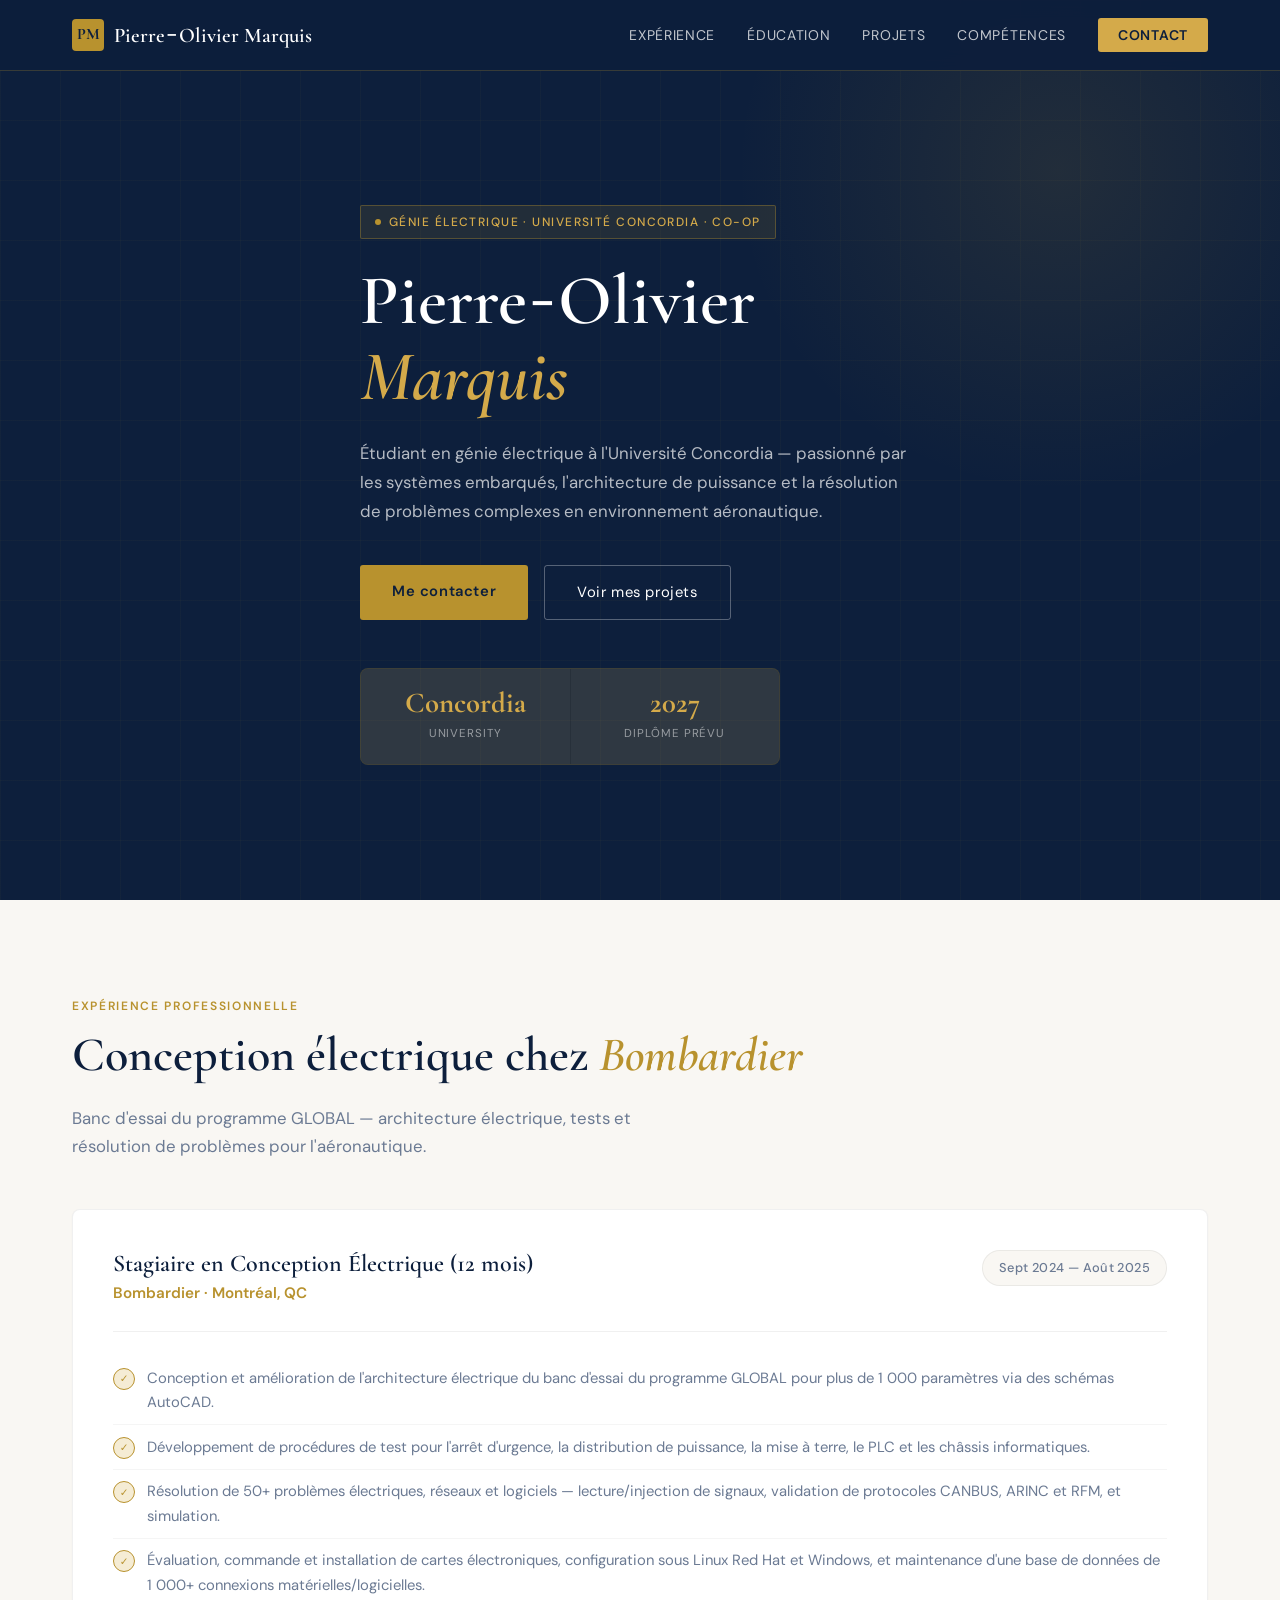
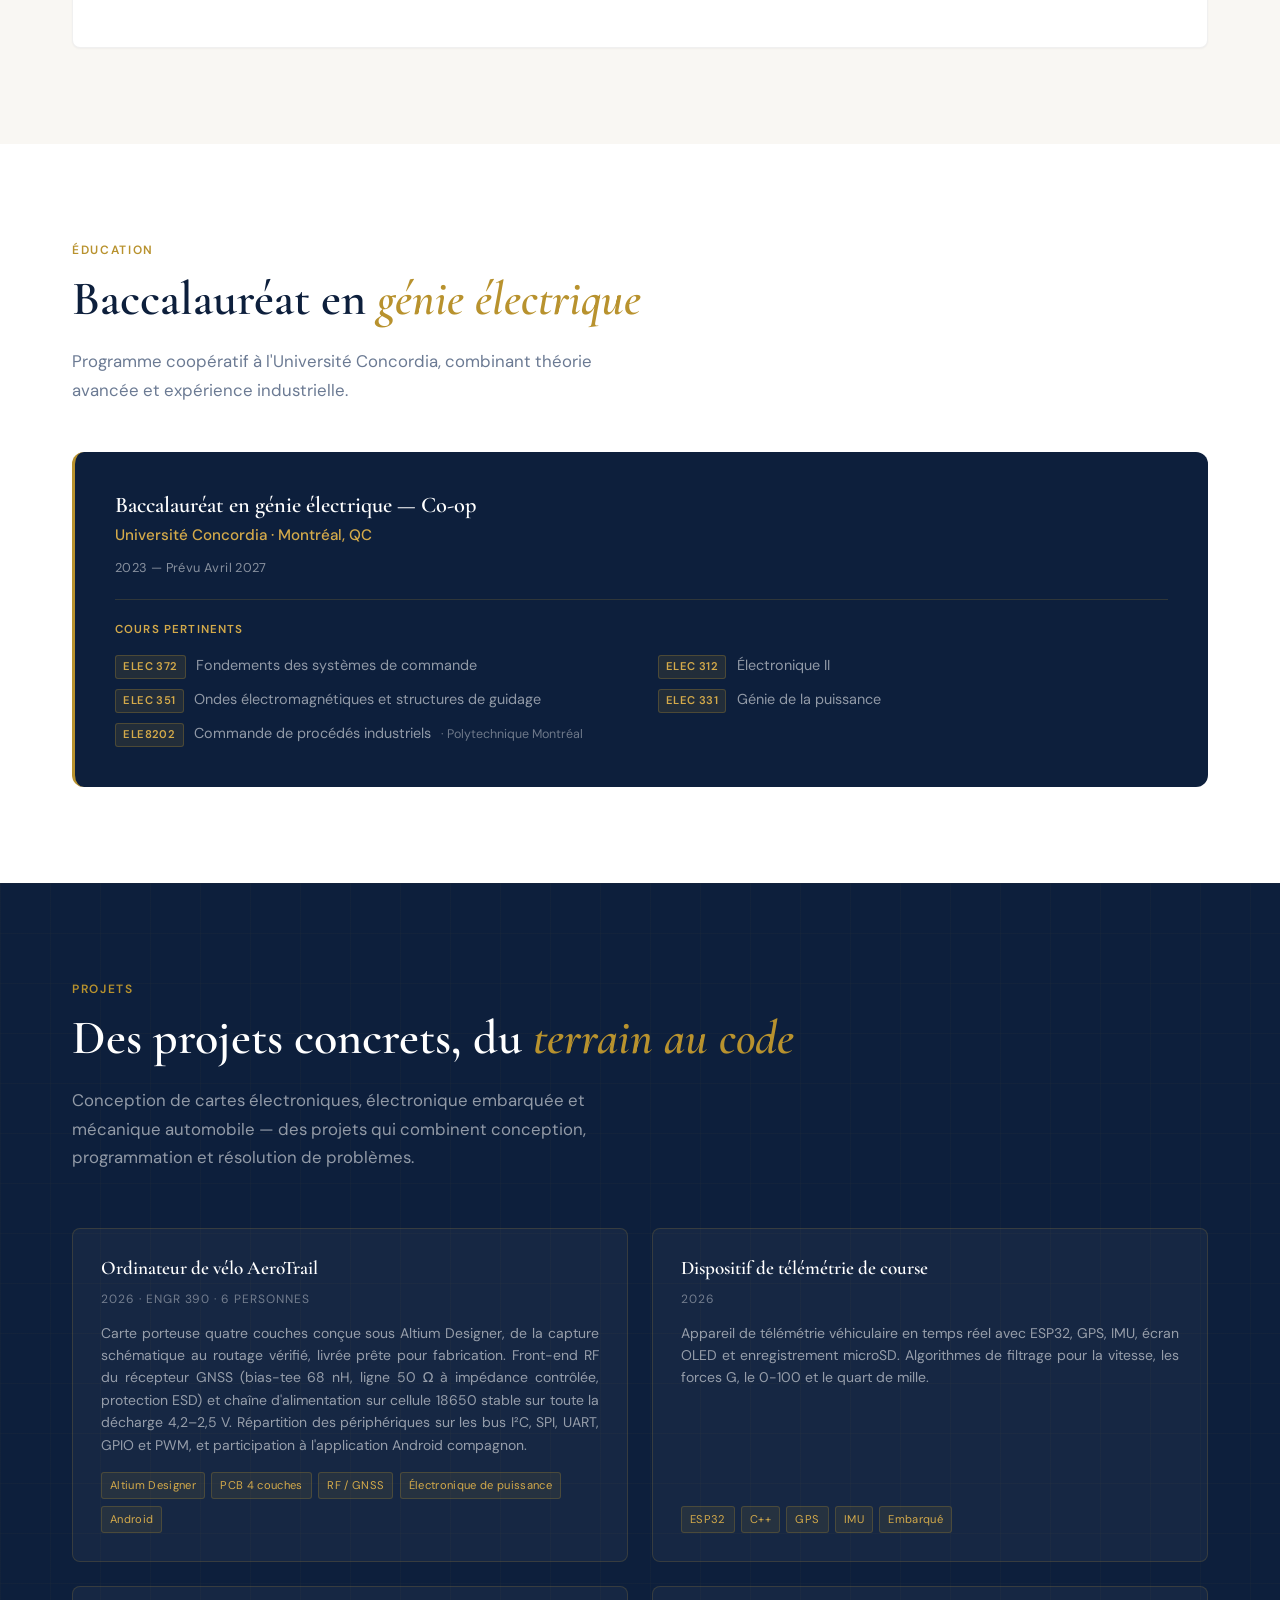
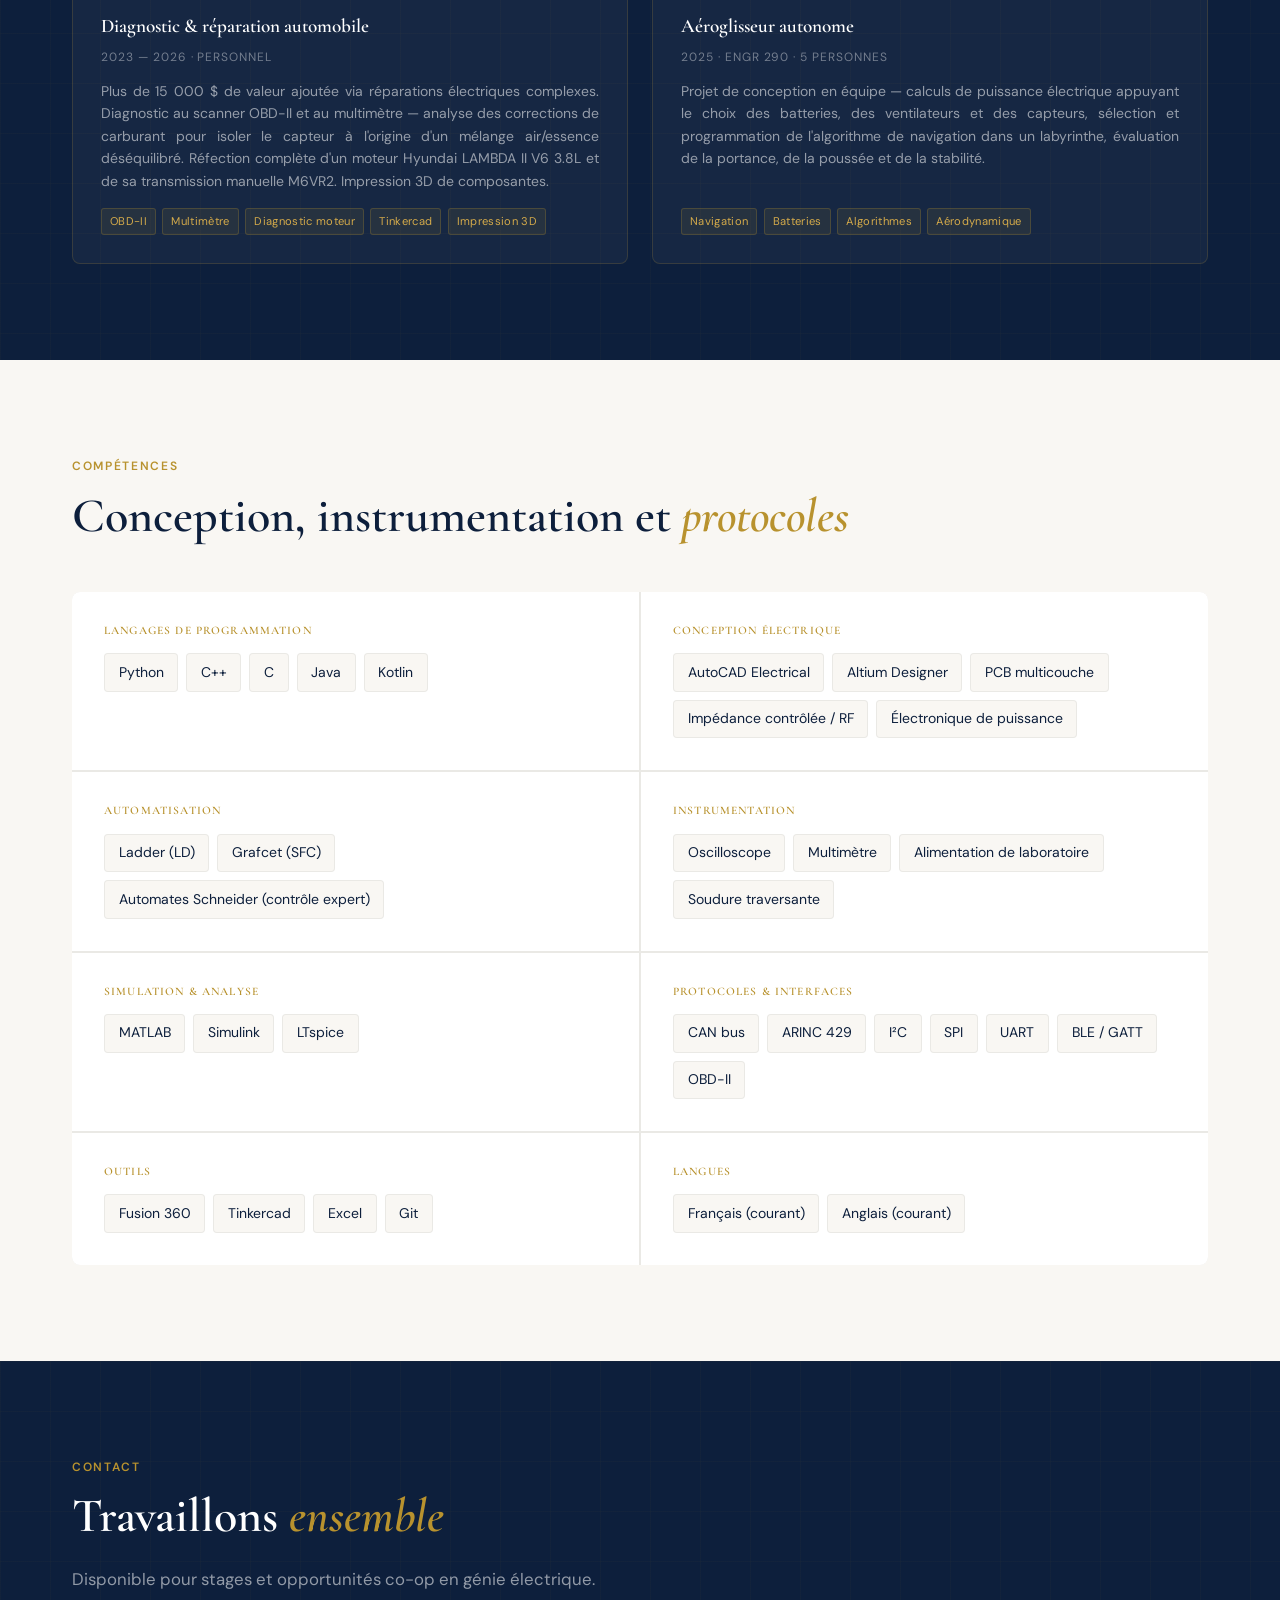
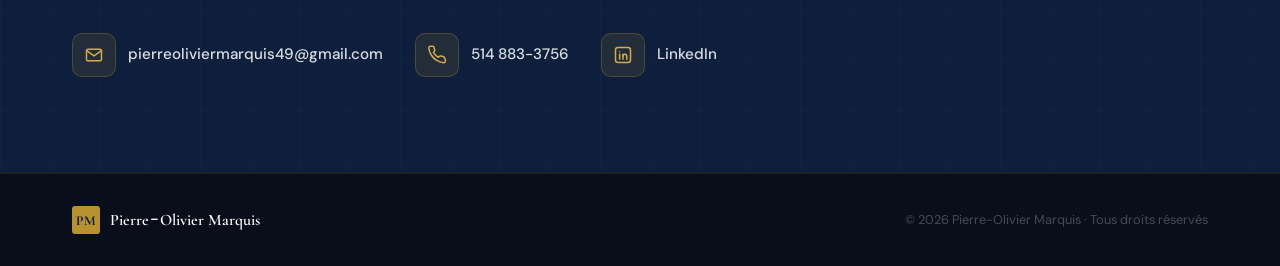
==== index.html @ fd3d7a24 "Updating to new CV" ====
<!DOCTYPE html>
<html lang="fr">
<head>
  <meta charset="UTF-8">
  <meta name="viewport" content="width=device-width, initial-scale=1.0">

  <title>Pierre-Olivier Marquis | Ingénieur électrique</title>
  <meta name="description" content="Pierre-Olivier Marquis — Stagiaire en conception électrique chez Bombardier, étudiant en génie électrique à l'Université Concordia.">
  <meta name="author" content="Pierre-Olivier Marquis">
  <meta name="theme-color" content="#0d1f3c">

  <link rel="canonical" href="https://pierreoliviermarquis.com/">

  <!-- Aperçu sur les réseaux sociaux.
       Reste à ajouter : og:image (1200x630). -->
  <meta property="og:type" content="website">
  <meta property="og:locale" content="fr_CA">
  <meta property="og:site_name" content="Pierre-Olivier Marquis">
  <meta property="og:url" content="https://pierreoliviermarquis.com/">
  <meta property="og:title" content="Pierre-Olivier Marquis | Ingénieur électrique">
  <meta property="og:description" content="Étudiant en génie électrique à l'Université Concordia, stagiaire en conception électrique chez Bombardier.">
  <meta name="twitter:card" content="summary">

  <link rel="icon" href="favicon.svg" type="image/svg+xml">

  <link rel="preconnect" href="https://fonts.googleapis.com">
  <link rel="preconnect" href="https://fonts.gstatic.com" crossorigin>
  <link href="https://fonts.googleapis.com/css2?family=Cormorant+Garamond:ital,wght@0,400;0,500;0,600;0,700;1,400;1,600&family=DM+Sans:wght@300;400;500;600&display=swap" rel="stylesheet">

  <!-- Ordre important : base (jetons + reset) → gabarit → composants. -->
  <link rel="stylesheet" href="css/base.css">
  <link rel="stylesheet" href="css/layout.css">
  <link rel="stylesheet" href="css/components.css">
  <link rel="stylesheet" href="css/print.css" media="print">

  <script src="js/navigation.js" defer></script>
  <script src="js/main.js" defer></script>

  <!-- Marque la page comme « JS actif » avant le premier rendu, pour que les
       animations d'apparition ne masquent jamais le contenu sans JavaScript. -->
  <script>document.documentElement.classList.add('js');</script>

  <script type="application/ld+json">
  {
    "@context": "https://schema.org",
    "@type": "Person",
    "name": "Pierre-Olivier Marquis",
    "jobTitle": "Stagiaire en conception électrique",
    "url": "https://pierreoliviermarquis.com/",
    "email": "mailto:pierreoliviermarquis49@gmail.com",
    "telephone": "+1-514-883-3756",
    "address": { "@type": "PostalAddress", "addressLocality": "Montréal", "addressRegion": "QC", "addressCountry": "CA" },
    "alumniOf": { "@type": "CollegeOrUniversity", "name": "Université Concordia" },
    "worksFor": { "@type": "Organization", "name": "Bombardier" },
    "knowsLanguage": ["fr", "en"],
    "sameAs": ["https://www.linkedin.com/in/pierre-olivier-marquis/"]
  }
  </script>
</head>

<body>

<a class="skip-link" href="#contenu">Aller au contenu principal</a>

<!-- ════════ EN-TÊTE ════════ -->
<header class="site-header" data-header>
  <div class="nav-inner">
    <a href="#accueil" class="nav-logo">
      <span class="nav-logo-mark" aria-hidden="true">PM</span>
      <span class="nav-logo-text">Pierre<span class="name-dash">-</span>Olivier Marquis</span>
    </a>

    <nav aria-label="Navigation principale">
      <ul class="nav-links">
        <li><a href="#experience">Expérience</a></li>
        <li><a href="#education">Éducation</a></li>
        <li><a href="#projects">Projets</a></li>
        <li><a href="#skills">Compétences</a></li>
        <li><a href="#contact" class="nav-cta">Contact</a></li>
      </ul>
    </nav>

    <button class="nav-toggle" type="button" data-nav-toggle
            aria-expanded="false" aria-controls="mobile-menu" aria-label="Ouvrir le menu">
      <span class="nav-toggle-bar"></span>
      <span class="nav-toggle-bar"></span>
      <span class="nav-toggle-bar"></span>
    </button>
  </div>
</header>

<nav class="mobile-menu" id="mobile-menu" data-mobile-menu hidden aria-label="Navigation mobile">
  <a href="#experience">Expérience</a>
  <a href="#education">Éducation</a>
  <a href="#projects">Projets</a>
  <a href="#skills">Compétences</a>
  <a href="#contact" class="cta">Contact</a>
</nav>

<main id="contenu">

  <!-- ════════ ACCUEIL ════════ -->
  <section class="hero" id="accueil" aria-labelledby="titre-accueil">
    <div class="hero-bg-pattern" aria-hidden="true"></div>
    <div class="hero-glow" aria-hidden="true"></div>

    <div class="hero-inner">
      <p class="hero-badge">Génie Électrique · Université Concordia · Co-op</p>
      <h1 id="titre-accueil">
        Pierre<span class="name-dash">-</span>Olivier<br>
        <em>Marquis</em>
      </h1>
      <p class="hero-desc">
        Étudiant en génie électrique à l'Université Concordia — passionné par les
        systèmes embarqués, l'architecture de puissance et la résolution de problèmes
        complexes en environnement aéronautique.
      </p>

      <div class="hero-actions">
        <a href="#contact" class="btn-primary">Me contacter</a>
        <a href="#projects" class="btn-outline">Voir mes projets</a>
      </div>

      <ul class="hero-stats">
        <li class="hero-stat">
          <span class="hero-stat-num">Concordia</span>
          <span class="hero-stat-label">University</span>
        </li>
        <li class="hero-stat">
          <span class="hero-stat-num">2027</span>
          <span class="hero-stat-label">Diplôme prévu</span>
        </li>
      </ul>
    </div>
  </section>

  <!-- ════════ EXPÉRIENCE ════════ -->
  <section class="section section--muted" id="experience" aria-labelledby="titre-experience">
    <div class="section-wrap">
      <span class="section-label">Expérience professionnelle</span>
      <h2 id="titre-experience">Conception électrique chez <em>Bombardier</em></h2>
      <p class="section-intro">
        Banc d'essai du programme GLOBAL — architecture électrique, tests et
        résolution de problèmes pour l'aéronautique.
      </p>

      <article class="exp-card" data-reveal>
        <div class="exp-top">
          <div>
            <h3 class="exp-role">Stagiaire en Conception Électrique (12 mois)</h3>
            <p class="exp-company">Bombardier · Montréal, QC</p>
          </div>
          <p class="exp-date">Sept 2024 — Août 2025</p>
        </div>
        <ul class="exp-list">
          <li>Conception et amélioration de l'architecture électrique du banc d'essai du programme GLOBAL pour plus de 1 000 paramètres via des schémas AutoCAD.</li>
          <li>Développement de procédures de test pour l'arrêt d'urgence, la distribution de puissance, la mise à terre, le PLC et les châssis informatiques.</li>
          <li>Résolution de 50+ problèmes électriques, réseaux et logiciels — lecture/injection de signaux, validation de protocoles CANBUS, ARINC et RFM, et simulation.</li>
          <li>Évaluation, commande et installation de cartes électroniques, configuration sous Linux Red Hat et Windows, et maintenance d'une base de données de 1 000+ connexions matérielles/logicielles.</li>
        </ul>
      </article>
    </div>
  </section>

  <!-- ════════ ÉDUCATION ════════ -->
  <section class="section" id="education" aria-labelledby="titre-education">
    <div class="section-wrap">
      <span class="section-label">Éducation</span>
      <h2 id="titre-education">Baccalauréat en <em>génie électrique</em></h2>
      <p class="section-intro">
        Programme coopératif à l'Université Concordia, combinant théorie avancée
        et expérience industrielle.
      </p>

      <article class="edu-card" data-reveal>
        <h3 class="edu-degree">Baccalauréat en génie électrique — Co-op</h3>
        <p class="edu-school">Université Concordia · Montréal, QC</p>
        <p class="edu-date">2023 — Prévu Avril 2027</p>

        <div class="edu-courses">
          <h4 class="edu-courses-title">Cours pertinents</h4>
          <ul class="edu-course-list">
            <li><span class="edu-course-code">ELEC 372</span> Fondements des systèmes de commande</li>
            <li><span class="edu-course-code">ELEC 312</span> Électronique II</li>
            <li><span class="edu-course-code">ELEC 351</span> Ondes électromagnétiques et structures de guidage</li>
            <li><span class="edu-course-code">ELEC 331</span> Génie de la puissance</li>
            <li>
              <span class="edu-course-code">ELE8202</span>
              Commande de procédés industriels
              <span class="edu-course-note">Polytechnique Montréal</span>
            </li>
          </ul>
        </div>
      </article>
    </div>
  </section>

  <!-- ════════ PROJETS ════════ -->
  <section class="section section--dark section--grid" id="projects" aria-labelledby="titre-projets">
    <div class="section-wrap">
      <span class="section-label">Projets</span>
      <h2 id="titre-projets">Des projets concrets, du <em>terrain au code</em></h2>
      <p class="section-intro">
        Conception de cartes électroniques, électronique embarquée et mécanique
        automobile — des projets qui combinent conception, programmation et
        résolution de problèmes.
      </p>

      <div class="projects-grid">
        <article class="proj-card" data-reveal>
          <h3 class="proj-name">Ordinateur de vélo AeroTrail</h3>
          <p class="proj-year">2026 · ENGR 390 · 6 personnes</p>
          <p class="proj-desc">
            Carte porteuse quatre couches conçue sous Altium Designer, de la capture
            schématique au routage vérifié, livrée prête pour fabrication. Front-end RF
            du récepteur GNSS (bias-tee 68 nH, ligne 50 Ω à impédance contrôlée,
            protection ESD) et chaîne d'alimentation sur cellule 18650 stable sur toute
            la décharge 4,2–2,5 V. Répartition des périphériques sur les bus I²C, SPI,
            UART, GPIO et PWM, et participation à l'application Android compagnon.
          </p>
          <ul class="proj-tags">
            <li>Altium Designer</li><li>PCB 4 couches</li><li>RF / GNSS</li>
            <li>Électronique de puissance</li><li>Android</li>
          </ul>
        </article>

        <article class="proj-card" data-reveal>
          <h3 class="proj-name">Dispositif de télémétrie de course</h3>
          <p class="proj-year">2026</p>
          <p class="proj-desc">
            Appareil de télémétrie véhiculaire en temps réel avec ESP32, GPS, IMU,
            écran OLED et enregistrement microSD. Algorithmes de filtrage pour la
            vitesse, les forces G, le 0-100 et le quart de mille.
          </p>
          <ul class="proj-tags">
            <li>ESP32</li><li>C++</li><li>GPS</li><li>IMU</li><li>Embarqué</li>
          </ul>
        </article>

        <article class="proj-card" data-reveal>
          <h3 class="proj-name">Diagnostic &amp; réparation automobile</h3>
          <p class="proj-year">2023 — 2026 · Personnel</p>
          <p class="proj-desc">
            Plus de 15 000 $ de valeur ajoutée via réparations électriques complexes.
            Diagnostic au scanner OBD-II et au multimètre — analyse des corrections de
            carburant pour isoler le capteur à l'origine d'un mélange air/essence
            déséquilibré. Réfection complète d'un moteur Hyundai LAMBDA II V6 3.8L et
            de sa transmission manuelle M6VR2. Impression 3D de composantes.
          </p>
          <ul class="proj-tags">
            <li>OBD-II</li><li>Multimètre</li><li>Diagnostic moteur</li>
            <li>Tinkercad</li><li>Impression 3D</li>
          </ul>
        </article>

        <article class="proj-card" data-reveal>
          <h3 class="proj-name">Aéroglisseur autonome</h3>
          <p class="proj-year">2025 · ENGR 290 · 5 personnes</p>
          <p class="proj-desc">
            Projet de conception en équipe — calculs de puissance électrique appuyant
            le choix des batteries, des ventilateurs et des capteurs, sélection et
            programmation de l'algorithme de navigation dans un labyrinthe, évaluation
            de la portance, de la poussée et de la stabilité.
          </p>
          <ul class="proj-tags">
            <li>Navigation</li><li>Batteries</li><li>Algorithmes</li><li>Aérodynamique</li>
          </ul>
        </article>
      </div>
    </div>
  </section>

  <!-- ════════ COMPÉTENCES ════════ -->
  <section class="section section--muted" id="skills" aria-labelledby="titre-competences">
    <div class="section-wrap">
      <span class="section-label">Compétences</span>
      <h2 id="titre-competences">Conception, instrumentation et <em>protocoles</em></h2>

      <div class="skills-grid">
        <div class="skill-group" data-reveal>
          <h3 class="skill-cat">Langages de programmation</h3>
          <ul class="skill-pills">
            <li>Python</li><li>C++</li><li>C</li><li>Java</li><li>Kotlin</li>
          </ul>
        </div>
        <div class="skill-group" data-reveal>
          <h3 class="skill-cat">Conception électrique</h3>
          <ul class="skill-pills">
            <li>AutoCAD Electrical</li><li>Altium Designer</li><li>PCB multicouche</li>
            <li>Impédance contrôlée / RF</li><li>Électronique de puissance</li>
          </ul>
        </div>
        <div class="skill-group" data-reveal>
          <h3 class="skill-cat">Automatisation</h3>
          <ul class="skill-pills">
            <li>Ladder (LD)</li><li>Grafcet (SFC)</li>
            <li>Automates Schneider (contrôle expert)</li>
          </ul>
        </div>
        <div class="skill-group" data-reveal>
          <h3 class="skill-cat">Instrumentation</h3>
          <ul class="skill-pills">
            <li>Oscilloscope</li><li>Multimètre</li>
            <li>Alimentation de laboratoire</li><li>Soudure traversante</li>
          </ul>
        </div>
        <div class="skill-group" data-reveal>
          <h3 class="skill-cat">Simulation &amp; analyse</h3>
          <ul class="skill-pills">
            <li>MATLAB</li><li>Simulink</li><li>LTspice</li>
          </ul>
        </div>
        <div class="skill-group" data-reveal>
          <h3 class="skill-cat">Protocoles &amp; interfaces</h3>
          <ul class="skill-pills">
            <li>CAN bus</li><li>ARINC 429</li><li>I²C</li><li>SPI</li><li>UART</li>
            <li>BLE / GATT</li><li>OBD-II</li>
          </ul>
        </div>
        <div class="skill-group" data-reveal>
          <h3 class="skill-cat">Outils</h3>
          <ul class="skill-pills">
            <li>Fusion 360</li><li>Tinkercad</li><li>Excel</li><li>Git</li>
          </ul>
        </div>
        <div class="skill-group" data-reveal>
          <h3 class="skill-cat">Langues</h3>
          <ul class="skill-pills">
            <li>Français (courant)</li><li>Anglais (courant)</li>
          </ul>
        </div>
      </div>
    </div>
  </section>

  <!-- ════════ CONTACT ════════ -->
  <section class="section section--dark section--grid" id="contact" aria-labelledby="titre-contact">
    <div class="section-wrap">
      <span class="section-label">Contact</span>
      <h2 id="titre-contact">Travaillons <em>ensemble</em></h2>
      <p class="section-intro">
        Disponible pour stages et opportunités co-op en génie électrique.
      </p>

      <ul class="contact-row">
        <li class="contact-item">
          <span class="contact-icon" aria-hidden="true">
            <svg viewBox="0 0 24 24">
              <rect x="3" y="5" width="18" height="14" rx="2"></rect>
              <path d="M3.5 7l8.5 6 8.5-6"></path>
            </svg>
          </span>
          <a href="mailto:pierreoliviermarquis49@gmail.com">pierreoliviermarquis49@gmail.com</a>
        </li>
        <li class="contact-item">
          <span class="contact-icon" aria-hidden="true">
            <svg viewBox="0 0 24 24">
              <path d="M22 16.9v2.4a2 2 0 0 1-2.2 2 19.7 19.7 0 0 1-8.6-3.1 19.1 19.1 0 0 1-5.9-5.9A19.7 19.7 0 0 1 2.2 3.7 2 2 0 0 1 4.2 1.5h2.4a2 2 0 0 1 2 1.7c.1.9.3 1.7.6 2.5a2 2 0 0 1-.5 2.1l-1 1a15.7 15.7 0 0 0 5.9 5.9l1-1a2 2 0 0 1 2.1-.5c.8.3 1.6.5 2.5.6a2 2 0 0 1 1.8 2.1z"></path>
            </svg>
          </span>
          <a href="tel:+15148833756">514 883-3756</a>
        </li>
        <li class="contact-item">
          <span class="contact-icon" aria-hidden="true">
            <svg viewBox="0 0 24 24">
              <rect x="3" y="3" width="18" height="18" rx="3"></rect>
              <path d="M8 11v6"></path>
              <path d="M8 8v.01"></path>
              <path d="M12 17v-6"></path>
              <path d="M16.5 17v-3.3c0-1.8-.9-2.7-2.2-2.7-1.2 0-2.3.9-2.3 2.4"></path>
            </svg>
          </span>
          <a href="https://www.linkedin.com/in/pierre-olivier-marquis/" target="_blank" rel="noopener">
            LinkedIn<span class="visually-hidden"> (nouvel onglet)</span>
          </a>
        </li>
      </ul>
    </div>
  </section>

</main>

<!-- ════════ PIED DE PAGE ════════ -->
<footer class="site-footer">
  <div class="footer-inner">
    <a href="#accueil" class="footer-logo">
      <span class="footer-logo-mark" aria-hidden="true">PM</span>
      <span class="footer-logo-text">Pierre<span class="name-dash">-</span>Olivier Marquis</span>
    </a>
    <p>© <span data-current-year>2026</span> Pierre-Olivier Marquis · Tous droits réservés</p>
  </div>
</footer>

</body>
</html>
---- css/base.css ----
/* =========================================================
   base.css
   Jetons de design, reset, typographie et utilitaires globaux.
   ========================================================= */

/* ─────────────────────────────────────────────────────────
   1. JETONS DE DESIGN
   Source unique de vérité : changer une valeur ici se
   répercute sur tout le site.
   ───────────────────────────────────────────────────────── */

:root {
  /* Palette */
  --navy: #0d1f3c;
  --navy-mid: #162d55;
  --navy-light: #1e3d72;
  --navy-deep: #080e1a;
  --gold: #b8922e;
  --gold-light: #d4aa4a;
  --gold-pale: #f5ecd4;
  --white: #fff;
  --off-white: #f9f7f3;
  --text-muted: #6b7a93;

  /* Surfaces et bordures dérivées */
  --border-subtle: rgba(0, 0, 0, 0.06);
  --border-gold: rgba(184, 146, 46, 0.2);
  --border-gold-strong: rgba(184, 146, 46, 0.35);
  --surface-glass: rgba(255, 255, 255, 0.04);
  --on-dark: rgba(255, 255, 255, 0.7);
  --on-dark-muted: rgba(255, 255, 255, 0.55);
  --on-dark-faint: rgba(255, 255, 255, 0.4);

  /* Typographie */
  --serif: "Cormorant Garamond", Georgia, "Times New Roman", serif;
  --sans: "DM Sans", system-ui, -apple-system, "Segoe UI", sans-serif;
  --fs-small: 0.875rem;
  --fs-micro: 0.75rem;

  /* Espacements */
  --space-2xs: 0.25rem;
  --space-xs: 0.5rem;
  --space-sm: 0.75rem;
  --space-md: 1rem;
  --space-lg: 1.5rem;
  --space-xl: 2rem;
  --space-2xl: 3rem;
  --section-pad: 6rem 0;

  /* Gabarit */
  --container: 1200px;
  --gutter: 2rem;
  --nav-height: 70px;

  /* Rayons et ombres */
  --radius-xs: 3px;
  --radius-sm: 4px;
  --radius-md: 8px;
  --radius-lg: 12px;
  --radius-pill: 100px;
  --shadow-card: 0 1px 2px rgba(13, 31, 60, 0.04);

  /* Animation */
  --ease: cubic-bezier(0.22, 0.61, 0.36, 1);
  --duration-fast: 0.2s;
  --duration-slow: 0.6s;

  /* Ordre d'empilement */
  --z-menu: 90;
  --z-nav: 100;
  --z-skip-link: 200;
}

@media (max-width: 600px) {
  :root {
    --section-pad: 4rem 0;
    --gutter: 1.25rem;
  }
}

/* ─────────────────────────────────────────────────────────
   2. RESET
   ───────────────────────────────────────────────────────── */

*,
*::before,
*::after {
  box-sizing: border-box;
  margin: 0;
  padding: 0;
}

html {
  -webkit-text-size-adjust: 100%;
  scroll-behavior: smooth;
}

body {
  min-height: 100vh;
  overflow-x: hidden;
  -webkit-font-smoothing: antialiased;
  -moz-osx-font-smoothing: grayscale;
}

img,
picture,
svg,
video {
  display: block;
  max-width: 100%;
}

ul[class],
ol[class] {
  list-style: none;
}

a {
  color: inherit;
}

button,
input,
select,
textarea {
  font: inherit;
  color: inherit;
}

button {
  background: none;
  border: none;
  cursor: pointer;
}

/* Les ancres s'arrêtent sous l'en-tête fixe au lieu de passer dessous. */
:target,
section[id] {
  scroll-margin-top: var(--nav-height);
}

/* Le focus clavier reste visible ; le clic souris reste discret. */
:focus-visible {
  outline: 2px solid var(--gold-light);
  outline-offset: 3px;
  border-radius: var(--radius-xs);
}

/* Respect du réglage système « réduire les animations ». */
@media (prefers-reduced-motion: reduce) {
  html {
    scroll-behavior: auto;
  }

  *,
  *::before,
  *::after {
    animation-duration: 0.01ms !important;
    animation-iteration-count: 1 !important;
    transition-duration: 0.01ms !important;
    scroll-behavior: auto !important;
  }
}

/* ─────────────────────────────────────────────────────────
   3. TYPOGRAPHIE
   ───────────────────────────────────────────────────────── */

body {
  font-family: var(--sans);
  font-size: 1rem;
  line-height: 1.7;
  color: var(--navy);
  background: var(--white);
}

h1,
h2,
h3 {
  font-family: var(--serif);
  font-weight: 600;
  line-height: 1.15;
  text-wrap: balance;
}

h1 {
  font-size: clamp(2.8rem, 5.5vw, 4.5rem);
  line-height: 1.08;
  color: var(--white);
  margin-bottom: var(--space-lg);
}

h2 {
  font-size: clamp(2rem, 4vw, 3rem);
  color: var(--navy);
  margin-bottom: 1.25rem;
}

/* Accent doré en italique à l'intérieur des titres. */
h1 em {
  color: var(--gold-light);
  font-style: italic;
}

h2 em {
  color: var(--gold);
  font-style: italic;
}

p {
  text-wrap: pretty;
}

/* Le trait d'union de « Pierre-Olivier » est plus juste dans la sans que
   dans la serif, où il tombe trop bas et trop large. */
.name-dash {
  font-family: var(--sans);
  font-weight: 500;
  display: inline-block;
  margin: 0 0.07em;
  transform: translateY(-0.04em);
}

h1 .name-dash {
  font-size: 0.68em;
  margin: 0 0.045em;
  transform: translateY(-0.12em);
}

/* ─────────────────────────────────────────────────────────
   4. UTILITAIRES
   ───────────────────────────────────────────────────────── */

/* Visible uniquement par les lecteurs d'écran. */
.visually-hidden {
  position: absolute;
  width: 1px;
  height: 1px;
  margin: -1px;
  padding: 0;
  border: 0;
  overflow: hidden;
  clip: rect(0 0 0 0);
  clip-path: inset(50%);
  white-space: nowrap;
}

/* Premier arrêt de tabulation : saute directement au contenu. */
.skip-link {
  position: absolute;
  top: -100px;
  left: var(--space-md);
  z-index: var(--z-skip-link);
  padding: 0.75rem 1.25rem;
  background: var(--gold);
  color: var(--navy);
  font-weight: 600;
  text-decoration: none;
  border-radius: var(--radius-xs);
  transition: top var(--duration-fast) var(--ease);
}

.skip-link:focus {
  top: var(--space-md);
}

/* Apparition au défilement.
   L'état masqué est conditionné à la classe `.js` : sans JavaScript, le
   contenu reste visible. */
.js [data-reveal] {
  opacity: 0;
  transform: translateY(18px);
  transition: opacity var(--duration-slow) var(--ease),
    transform var(--duration-slow) var(--ease);
}

.js [data-reveal].is-visible {
  opacity: 1;
  transform: none;
}

@media (prefers-reduced-motion: reduce) {
  .js [data-reveal] {
    opacity: 1;
    transform: none;
  }
}
---- css/layout.css ----
/* =========================================================
   layout.css
   Structure de page : en-tête fixe, menu mobile, coquille de
   section, pied de page.
   ========================================================= */

/* ─────────────────────────────────────────────────────────
   1. EN-TÊTE
   ───────────────────────────────────────────────────────── */

.site-header {
  position: fixed;
  top: 0;
  left: 0;
  right: 0;
  z-index: var(--z-nav);
  background: rgba(13, 31, 60, 0.96);
  -webkit-backdrop-filter: blur(12px);
  backdrop-filter: blur(12px);
  border-bottom: 1px solid rgba(184, 146, 46, 0.25);
  transition: box-shadow var(--duration-fast) var(--ease);
}

/* Ajoutée par navigation.js dès que la page défile. */
.site-header.is-scrolled {
  box-shadow: 0 8px 24px rgba(8, 14, 26, 0.35);
}

.nav-inner {
  max-width: var(--container);
  margin: 0 auto;
  padding: 0 var(--gutter);
  height: var(--nav-height);
  display: flex;
  align-items: center;
  justify-content: space-between;
}

.nav-logo {
  display: flex;
  align-items: center;
  gap: 10px;
  font-family: var(--serif);
  font-size: 1.3rem;
  font-weight: 600;
  color: var(--white);
  text-decoration: none;
}

/* Le nom doit rester UN seul élément flex : sinon le `gap` de `.nav-logo`
   s'insère aussi de part et d'autre du trait d'union. */
.nav-logo-text {
  white-space: nowrap;
}

.nav-logo-mark {
  width: 32px;
  height: 32px;
  flex-shrink: 0;
  background: var(--gold);
  border-radius: var(--radius-sm);
  display: flex;
  align-items: center;
  justify-content: center;
  font-family: var(--serif);
  font-weight: 700;
  font-size: 1rem;
  color: var(--navy);
}

/* ── Liens (bureau) ── */
.nav-links {
  display: flex;
  align-items: center;
  gap: var(--space-xl);
}

.nav-links a {
  color: rgba(255, 255, 255, 0.75);
  text-decoration: none;
  font-size: var(--fs-small);
  letter-spacing: 0.05em;
  text-transform: uppercase;
  transition: color var(--duration-fast) var(--ease);
}

.nav-links a:hover,
.nav-links a.is-active {
  color: var(--gold-light);
}

.nav-cta {
  background: var(--gold);
  color: var(--navy);
  padding: 0.5rem 1.25rem;
  border-radius: var(--radius-xs);
  font-weight: 600;
  letter-spacing: 0.04em;
  transition: background var(--duration-fast) var(--ease);
}

.nav-links .nav-cta:hover,
.nav-links .nav-cta.is-active {
  background: var(--gold-light);
  color: var(--navy);
}

/* ── Bouton hamburger ── */
.nav-toggle {
  display: none;
  flex-direction: column;
  gap: 5px;
  padding: 6px;
}

.nav-toggle-bar {
  display: block;
  width: 22px;
  height: 1.5px;
  background: var(--white);
  transition: transform var(--duration-fast) var(--ease),
    opacity var(--duration-fast) var(--ease);
}

/* Les trois barres se transforment en croix quand le menu est ouvert. */
.nav-toggle[aria-expanded="true"] .nav-toggle-bar:nth-child(1) {
  transform: translateY(6.5px) rotate(45deg);
}

.nav-toggle[aria-expanded="true"] .nav-toggle-bar:nth-child(2) {
  opacity: 0;
}

.nav-toggle[aria-expanded="true"] .nav-toggle-bar:nth-child(3) {
  transform: translateY(-6.5px) rotate(-45deg);
}

/* ── Menu mobile ──
   L'attribut `hidden` fait foi : fermé, le menu sort du parcours de
   tabulation et de l'arbre d'accessibilité. */
.mobile-menu {
  display: none;
}

.mobile-menu:not([hidden]) {
  display: flex;
  position: fixed;
  inset: var(--nav-height) 0 0;
  z-index: var(--z-menu);
  flex-direction: column;
  gap: var(--space-xs);
  padding: var(--space-xl);
  background: var(--navy);
  overflow-y: auto;
}

.mobile-menu a {
  color: rgba(255, 255, 255, 0.8);
  text-decoration: none;
  padding: 0.875rem 0;
  font-size: 1.1rem;
  border-bottom: 1px solid rgba(255, 255, 255, 0.07);
}

.mobile-menu a.cta {
  margin-top: var(--space-md);
  padding: 0.9rem 1.5rem;
  background: var(--gold);
  color: var(--navy);
  border: none;
  border-radius: var(--radius-xs);
  font-weight: 600;
  text-align: center;
}

/* Posée sur <body> par navigation.js : bloque le défilement de la page
   derrière le menu ouvert. */
.has-menu-open {
  overflow: hidden;
}

@media (max-width: 900px) {
  .nav-links {
    display: none;
  }

  .nav-toggle {
    display: flex;
  }

  .nav-logo {
    font-size: 1.1rem;
  }
}

/* ─────────────────────────────────────────────────────────
   2. SECTIONS
   Une coquille `.section` et ses variantes de surface, au lieu
   d'un style par identifiant.
   ───────────────────────────────────────────────────────── */

.section {
  padding: var(--section-pad);
  background: var(--white);
}

.section--muted {
  background: var(--off-white);
}

.section--dark {
  background: var(--navy);
  position: relative;
  overflow: hidden;
}

/* Trame « plan technique » en fond des sections sombres. */
.section--grid::before {
  content: "";
  position: absolute;
  inset: 0;
  background-image: linear-gradient(rgba(184, 146, 46, 0.03) 1px, transparent 1px),
    linear-gradient(90deg, rgba(184, 146, 46, 0.03) 1px, transparent 1px);
  background-size: 50px 50px;
  pointer-events: none;
}

.section-wrap {
  max-width: var(--container);
  margin: 0 auto;
  padding: 0 var(--gutter);
  position: relative;
  z-index: 1;
}

.section-label {
  display: block;
  margin-bottom: var(--space-sm);
  font-size: var(--fs-micro);
  font-weight: 600;
  letter-spacing: 0.14em;
  text-transform: uppercase;
  color: var(--gold);
}

.section-intro {
  max-width: 580px;
  color: var(--text-muted);
  font-size: 1.05rem;
}

/* Inversion des couleurs dans les sections sombres. */
.section--dark h2 {
  color: var(--white);
}

.section--dark .section-intro {
  color: var(--on-dark-muted);
}

/* ─────────────────────────────────────────────────────────
   3. PIED DE PAGE
   ───────────────────────────────────────────────────────── */

.site-footer {
  background: var(--navy-deep);
  padding: var(--space-xl) 0;
  border-top: 1px solid rgba(184, 146, 46, 0.15);
}

.footer-inner {
  max-width: var(--container);
  margin: 0 auto;
  padding: 0 var(--gutter);
  display: flex;
  align-items: center;
  justify-content: space-between;
  flex-wrap: wrap;
  gap: var(--space-md);
}

.footer-inner p {
  font-size: 0.8rem;
  color: rgba(255, 255, 255, 0.25);
}

.footer-logo {
  display: flex;
  align-items: center;
  gap: 10px;
  text-decoration: none;
}

.footer-logo-mark {
  width: 28px;
  height: 28px;
  flex-shrink: 0;
  background: var(--gold);
  border-radius: var(--radius-xs);
  display: flex;
  align-items: center;
  justify-content: center;
  font-family: var(--serif);
  font-weight: 700;
  font-size: 0.85rem;
  color: var(--navy);
}

.footer-logo-text {
  font-family: var(--serif);
  font-size: 1rem;
  font-weight: 600;
  color: var(--white);
}
---- css/components.css ----
/* =========================================================
   components.css
   Blocs d'interface autonomes, dans l'ordre d'apparition sur
   la page : boutons, accueil, expérience, éducation, projets,
   compétences, contact.
   ========================================================= */

/* ─────────────────────────────────────────────────────────
   1. BOUTONS
   ───────────────────────────────────────────────────────── */

.btn-primary,
.btn-outline {
  display: inline-block;
  padding: 0.875rem var(--space-xl);
  border-radius: var(--radius-xs);
  font-size: 0.925rem;
  text-decoration: none;
  letter-spacing: 0.04em;
  text-align: center;
}

.btn-primary {
  background: var(--gold);
  color: var(--navy);
  font-weight: 600;
  transition: background var(--duration-fast) var(--ease),
    transform 0.1s var(--ease);
}

.btn-primary:hover {
  background: var(--gold-light);
  transform: translateY(-1px);
}

.btn-outline {
  border: 1px solid rgba(255, 255, 255, 0.3);
  color: var(--white);
  font-weight: 400;
  transition: border-color var(--duration-fast) var(--ease),
    background var(--duration-fast) var(--ease);
}

.btn-outline:hover {
  border-color: var(--gold);
  background: rgba(184, 146, 46, 0.08);
}

/* ─────────────────────────────────────────────────────────
   2. ACCUEIL
   ───────────────────────────────────────────────────────── */

.hero {
  min-height: 100vh;
  padding-top: var(--nav-height);
  background: var(--navy);
  display: flex;
  align-items: center;
  position: relative;
  overflow: hidden;
}

.hero-bg-pattern {
  position: absolute;
  inset: 0;
  background-image: linear-gradient(rgba(184, 146, 46, 0.04) 1px, transparent 1px),
    linear-gradient(90deg, rgba(184, 146, 46, 0.04) 1px, transparent 1px);
  background-size: 60px 60px;
  pointer-events: none;
}

.hero-glow {
  position: absolute;
  top: -20%;
  right: -10%;
  width: 700px;
  height: 700px;
  max-width: 120vw;
  background: radial-gradient(circle, rgba(184, 146, 46, 0.12), transparent 65%);
  pointer-events: none;
}

.hero-inner {
  max-width: var(--container);
  margin: 0 auto;
  padding: 0 var(--gutter);
  position: relative;
  z-index: 1;
}

.hero-badge {
  display: inline-flex;
  align-items: center;
  gap: 8px;
  margin-bottom: var(--space-lg);
  padding: 0.375rem 0.875rem;
  background: rgba(184, 146, 46, 0.12);
  border: 1px solid var(--border-gold-strong);
  border-radius: 2px;
  color: var(--gold-light);
  font-size: var(--fs-micro);
  font-weight: 500;
  letter-spacing: 0.12em;
  text-transform: uppercase;
}

.hero-badge::before {
  content: "";
  width: 6px;
  height: 6px;
  flex-shrink: 0;
  background: var(--gold);
  border-radius: 50%;
}

.hero-desc {
  max-width: 560px;
  margin-bottom: 2.5rem;
  color: var(--on-dark);
  font-size: 1.05rem;
}

.hero-actions {
  display: flex;
  flex-wrap: wrap;
  gap: var(--space-md);
  margin-bottom: var(--space-2xl);
}

.hero-stats {
  display: grid;
  grid-template-columns: repeat(2, 1fr);
  gap: 1px;
  max-width: 420px;
  background: rgba(184, 146, 46, 0.15);
  border: 1px solid rgba(184, 146, 46, 0.15);
  border-radius: var(--radius-md);
  overflow: hidden;
}

.hero-stat {
  background: var(--surface-glass);
  padding: 1.25rem var(--space-md);
  text-align: center;
}

.hero-stat-num {
  display: block;
  font-family: var(--serif);
  font-size: 1.8rem;
  font-weight: 700;
  line-height: 1;
  color: var(--gold-light);
}

.hero-stat-label {
  display: block;
  margin-top: 0.4rem;
  font-size: 0.72rem;
  letter-spacing: 0.08em;
  text-transform: uppercase;
  color: rgba(255, 255, 255, 0.5);
}

/* ─────────────────────────────────────────────────────────
   3. EXPÉRIENCE
   ───────────────────────────────────────────────────────── */

.exp-card {
  margin-top: var(--space-2xl);
  padding: 2.5rem;
  background: var(--white);
  border: 1px solid var(--border-subtle);
  border-radius: var(--radius-md);
  box-shadow: var(--shadow-card);
}

.exp-top {
  display: flex;
  justify-content: space-between;
  align-items: flex-start;
  flex-wrap: wrap;
  gap: var(--space-md);
  margin-bottom: var(--space-lg);
  padding-bottom: var(--space-lg);
  border-bottom: 1px solid var(--border-subtle);
}

.exp-role {
  font-family: var(--serif);
  font-size: 1.5rem;
  font-weight: 600;
  color: var(--navy);
}

.exp-company {
  margin-top: var(--space-2xs);
  color: var(--gold);
  font-weight: 600;
  font-size: 0.95rem;
}

.exp-date {
  padding: 0.4rem var(--space-md);
  background: var(--off-white);
  border: 1px solid var(--border-subtle);
  border-radius: var(--radius-pill);
  font-size: 0.8rem;
  font-weight: 500;
  letter-spacing: 0.03em;
  color: var(--text-muted);
  white-space: nowrap;
}

.exp-list {
  margin-top: var(--space-xs);
}

.exp-list li {
  display: flex;
  align-items: flex-start;
  gap: 12px;
  padding: 0.6rem 0;
  border-bottom: 1px solid rgba(0, 0, 0, 0.04);
  font-size: 0.925rem;
  line-height: 1.65;
  color: var(--text-muted);
}

.exp-list li:last-child {
  border-bottom: none;
}

.exp-list li::before {
  content: "\2713"; /* coche */
  width: 22px;
  height: 22px;
  flex-shrink: 0;
  margin-top: 2px;
  background: var(--gold-pale);
  border: 1px solid var(--gold);
  border-radius: 50%;
  display: flex;
  align-items: center;
  justify-content: center;
  font-size: 0.65rem;
  font-weight: 700;
  color: var(--gold);
}

/* ─────────────────────────────────────────────────────────
   4. ÉDUCATION
   ───────────────────────────────────────────────────────── */

.edu-card {
  margin-top: var(--space-2xl);
  padding: 2.5rem;
  background: var(--navy);
  border-left: 3px solid var(--gold);
  border-radius: var(--radius-lg);
  color: var(--white);
}

.edu-degree {
  font-family: var(--serif);
  font-size: 1.4rem;
  font-weight: 600;
  margin-bottom: 0.3rem;
}

.edu-school {
  margin-bottom: var(--space-xs);
  color: var(--gold-light);
  font-weight: 500;
  font-size: 0.95rem;
}

.edu-date {
  font-size: 0.8rem;
  letter-spacing: 0.03em;
  color: rgba(255, 255, 255, 0.5);
}

.edu-courses {
  margin-top: 1.25rem;
  padding-top: 1.25rem;
  border-top: 1px solid var(--border-gold);
}

/* Même traitement que `.skill-cat`, en version sur fond sombre. */
.edu-courses-title {
  margin-bottom: var(--space-md);
  font-family: var(--sans);
  font-size: 0.72rem;
  font-weight: 600;
  letter-spacing: 0.1em;
  text-transform: uppercase;
  color: var(--gold-light);
}

.edu-course-list {
  display: grid;
  grid-template-columns: repeat(2, 1fr);
  gap: 0.65rem var(--space-xl);
  font-size: 0.9rem;
  color: var(--on-dark-muted);
}

.edu-course-list li {
  display: flex;
  align-items: baseline;
  gap: 0.65rem;
  line-height: 1.5;
}

.edu-course-code {
  flex-shrink: 0;
  padding: 0.15rem 0.45rem;
  background: rgba(184, 146, 46, 0.12);
  border: 1px solid rgba(184, 146, 46, 0.28);
  border-radius: var(--radius-xs);
  font-size: 0.7rem;
  font-weight: 600;
  letter-spacing: 0.04em;
  color: var(--gold-light);
  white-space: nowrap;
}

/* Établissement d'accueil pour un cours suivi hors Concordia. */
.edu-course-note {
  font-size: 0.78rem;
  color: var(--on-dark-faint);
}

.edu-course-note::before {
  content: "· ";
}

/* ─────────────────────────────────────────────────────────
   5. PROJETS
   ───────────────────────────────────────────────────────── */

/* Deux colonnes : quatre projets forment une grille 2×2 complète, et des
   colonnes larges évitent les « rivières » du texte justifié. */
.projects-grid {
  display: grid;
  grid-template-columns: repeat(2, 1fr);
  gap: var(--space-lg);
  margin-top: 3.5rem;
}

.proj-card {
  display: flex;
  flex-direction: column;
  padding: 1.75rem;
  background: var(--surface-glass);
  border: 1px solid var(--border-gold);
  border-radius: var(--radius-md);
  transition: border-color var(--duration-fast) var(--ease),
    background var(--duration-fast) var(--ease),
    transform var(--duration-fast) var(--ease);
}

.proj-card:hover {
  border-color: rgba(184, 146, 46, 0.5);
  background: rgba(184, 146, 46, 0.05);
  transform: translateY(-3px);
}

.proj-name {
  margin-bottom: 0.6rem;
  font-family: var(--serif);
  font-size: 1.2rem;
  font-weight: 600;
  color: var(--white);
}

.proj-year {
  margin-bottom: 0.8rem;
  font-size: var(--fs-micro);
  letter-spacing: 0.08em;
  text-transform: uppercase;
  color: var(--on-dark-faint);
}

.proj-desc {
  flex: 1;
  font-size: var(--fs-small);
  line-height: 1.6;
  color: var(--on-dark-muted);
  text-align: justify;
  /* La césure automatique (lang="fr") évite les mots trop espacés en bout
     de ligne, défaut classique du texte justifié en colonne étroite. */
  -webkit-hyphens: auto;
  hyphens: auto;
}

.proj-tags {
  display: flex;
  flex-wrap: wrap;
  gap: 0.4rem;
  margin-top: var(--space-md);
}

.proj-tags li {
  padding: 0.2rem 0.5rem;
  background: rgba(184, 146, 46, 0.1);
  border: 1px solid rgba(184, 146, 46, 0.25);
  border-radius: var(--radius-xs);
  font-size: 0.7rem;
  letter-spacing: 0.03em;
  color: var(--gold-light);
}

/* ─────────────────────────────────────────────────────────
   6. COMPÉTENCES
   L'écart de 2px sur un fond teinté dessine les filets entre
   les cellules.
   ───────────────────────────────────────────────────────── */

.skills-grid {
  display: grid;
  grid-template-columns: repeat(2, 1fr);
  gap: 2px;
  margin-top: var(--space-2xl);
  background: var(--border-subtle);
  border-radius: var(--radius-md);
  overflow: hidden;
}

.skill-group {
  background: var(--white);
  padding: var(--space-xl);
}

.skill-cat {
  margin-bottom: var(--space-md);
  font-size: 0.72rem;
  font-weight: 600;
  letter-spacing: 0.1em;
  text-transform: uppercase;
  color: var(--gold);
}

.skill-pills {
  display: flex;
  flex-wrap: wrap;
  gap: var(--space-xs);
}

.skill-pills li {
  padding: 0.4rem 0.85rem;
  background: var(--off-white);
  border: 1px solid var(--border-subtle);
  border-radius: var(--radius-sm);
  font-size: var(--fs-small);
  color: var(--navy);
  transition: border-color var(--duration-fast) var(--ease),
    color var(--duration-fast) var(--ease),
    background var(--duration-fast) var(--ease);
}

.skill-pills li:hover {
  border-color: var(--gold);
  background: var(--gold-pale);
  color: var(--gold);
}

/* ─────────────────────────────────────────────────────────
   7. CONTACT
   ───────────────────────────────────────────────────────── */

.contact-row {
  display: flex;
  flex-wrap: wrap;
  gap: var(--space-xl);
  margin-top: 2.5rem;
}

.contact-item {
  display: flex;
  align-items: center;
  gap: 12px;
}

.contact-icon {
  width: 44px;
  height: 44px;
  flex-shrink: 0;
  background: rgba(184, 146, 46, 0.12);
  border: 1px solid rgba(184, 146, 46, 0.28);
  border-radius: 10px;
  display: flex;
  align-items: center;
  justify-content: center;
  color: var(--gold-light);
  transition: background var(--duration-fast) var(--ease),
    border-color var(--duration-fast) var(--ease),
    transform var(--duration-fast) var(--ease);
}

.contact-icon svg {
  width: 20px;
  height: 20px;
  fill: none;
  stroke: currentColor;
  stroke-width: 1.8;
  stroke-linecap: round;
  stroke-linejoin: round;
}

.contact-item:hover .contact-icon,
.contact-item:focus-within .contact-icon {
  background: rgba(184, 146, 46, 0.18);
  border-color: rgba(212, 170, 74, 0.55);
  transform: translateY(-2px);
}

.contact-item a {
  color: rgba(255, 255, 255, 0.85);
  text-decoration: none;
  font-size: 0.95rem;
  font-weight: 500;
  transition: color var(--duration-fast) var(--ease);
}

.contact-item a:hover {
  color: var(--gold-light);
}

/* ─────────────────────────────────────────────────────────
   8. ADAPTATIF
   ───────────────────────────────────────────────────────── */

@media (max-width: 900px) {
  .exp-card,
  .edu-card {
    padding: var(--space-xl) 1.5rem;
  }

  .exp-top {
    flex-direction: column;
  }

  .edu-course-list {
    grid-template-columns: 1fr;
  }

  .skills-grid {
    grid-template-columns: 1fr;
  }

  .skill-group {
    padding: 1.5rem;
  }
}

@media (max-width: 600px) {
  .projects-grid {
    grid-template-columns: 1fr;
  }

  .contact-row {
    flex-direction: column;
    gap: var(--space-lg);
  }
}
---- css/print.css ----
/* =========================================================
   print.css — chargé avec media="print"
   Transforme la page en CV lisible en noir et blanc.
   ========================================================= */

@page {
  margin: 1.5cm;
}

.site-header,
.mobile-menu,
.skip-link,
.hero-actions,
.hero-bg-pattern,
.hero-glow,
.section--grid::before,
.contact-icon {
  display: none !important;
}

body {
  background: #fff !important;
  color: #000 !important;
  font-size: 11pt;
  line-height: 1.45;
}

.hero,
.section,
.section--dark,
.section--muted,
.edu-card,
.proj-card,
.exp-card,
.hero-stat,
.skill-group {
  background: #fff !important;
  color: #000 !important;
  min-height: 0 !important;
  border-color: #ccc !important;
  box-shadow: none !important;
}

h1,
h2,
h3,
h4,
.proj-name,
.exp-role,
.edu-degree,
.edu-courses-title,
.edu-course-list,
.edu-course-code,
.edu-course-note,
.hero-stat-num,
.section--dark h2,
.contact-item a,
.proj-desc,
.hero-desc,
.section-intro,
.section--dark .section-intro {
  color: #000 !important;
}

h1 {
  font-size: 24pt;
}

h2 {
  font-size: 15pt;
}

.section,
.hero {
  padding: 0.5rem 0 !important;
  page-break-inside: avoid;
}

.exp-card,
.edu-card,
.proj-card {
  page-break-inside: avoid;
  border: 1px solid #ccc !important;
  padding: 0.75rem !important;
  margin-top: 0.75rem !important;
}

.projects-grid {
  grid-template-columns: 1fr 1fr;
  gap: 0.5rem;
  margin-top: 0.75rem;
}

/* Sur papier, la destination des liens est perdue : on l'écrit. */
.contact-item a::after {
  content: " (" attr(href) ")";
  font-size: 9pt;
  color: #555;
}

.contact-item a[href^="mailto:"]::after,
.contact-item a[href^="tel:"]::after {
  content: "";
}
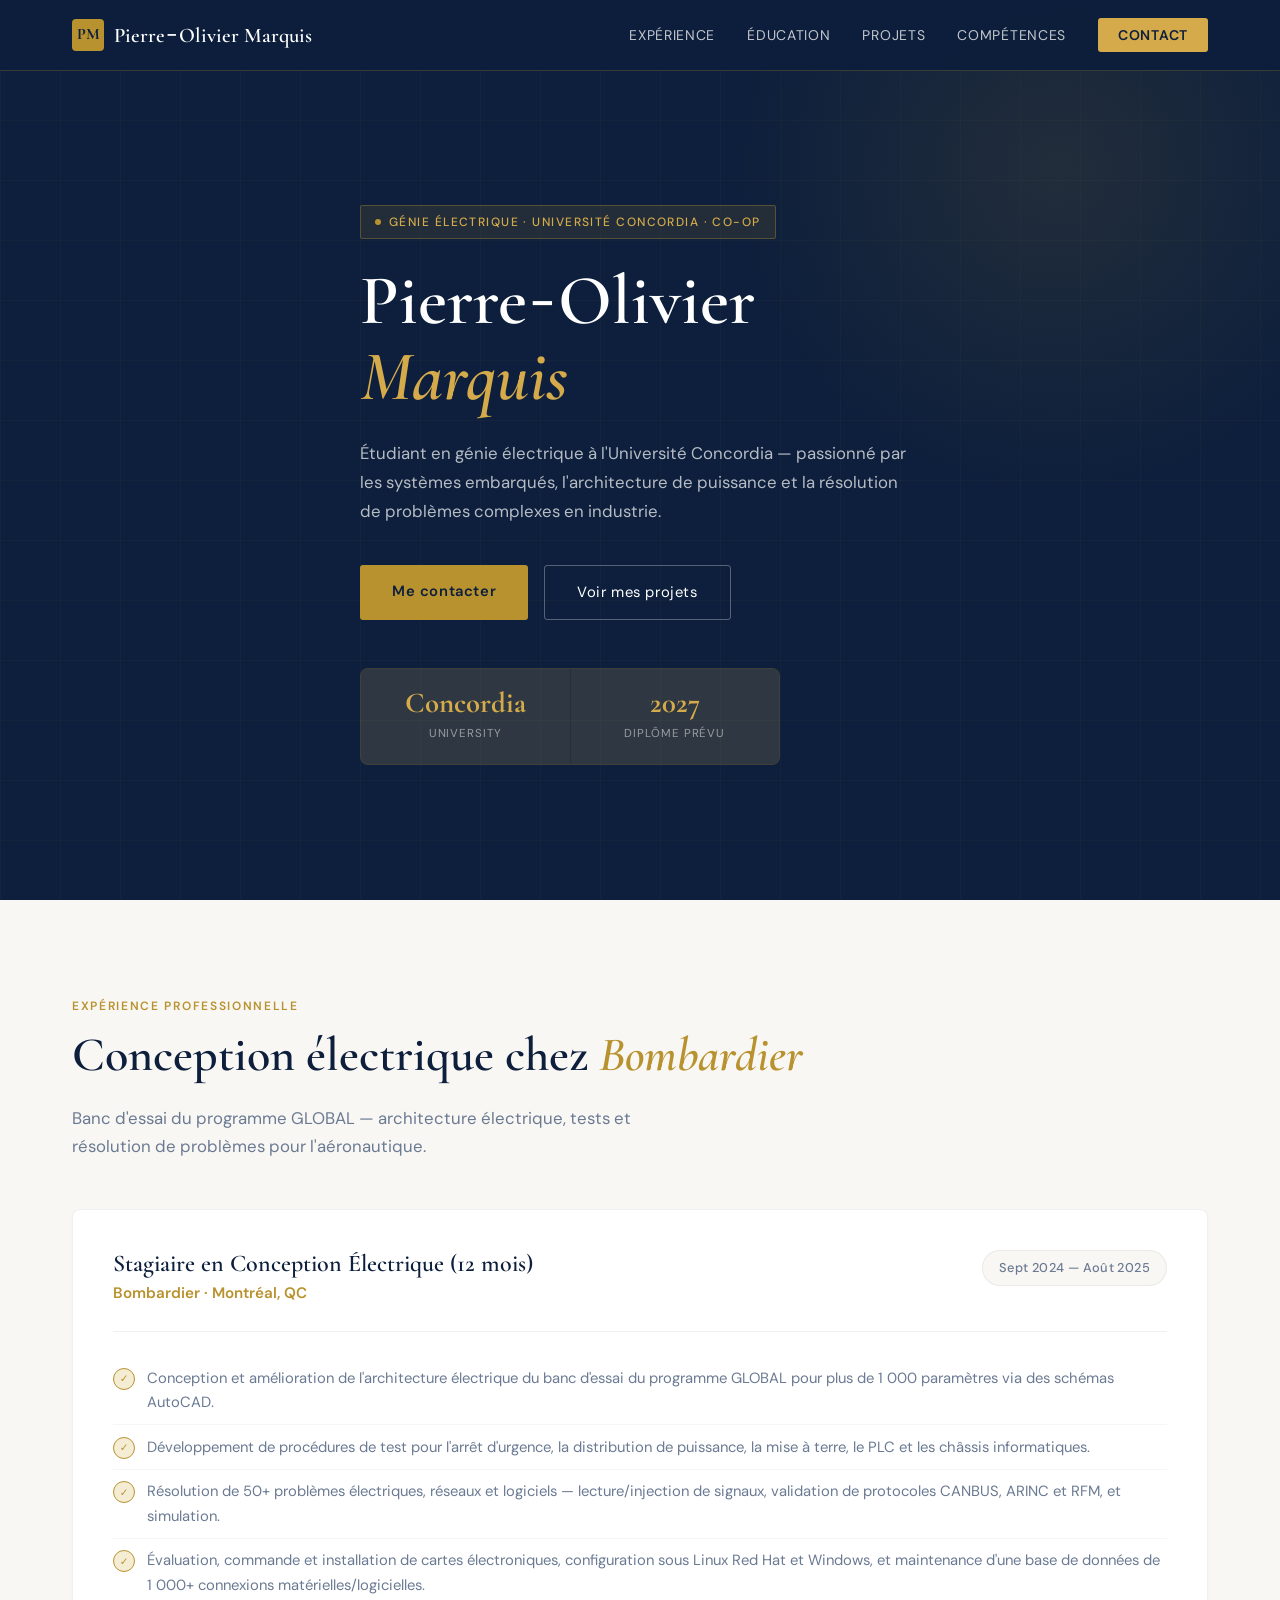
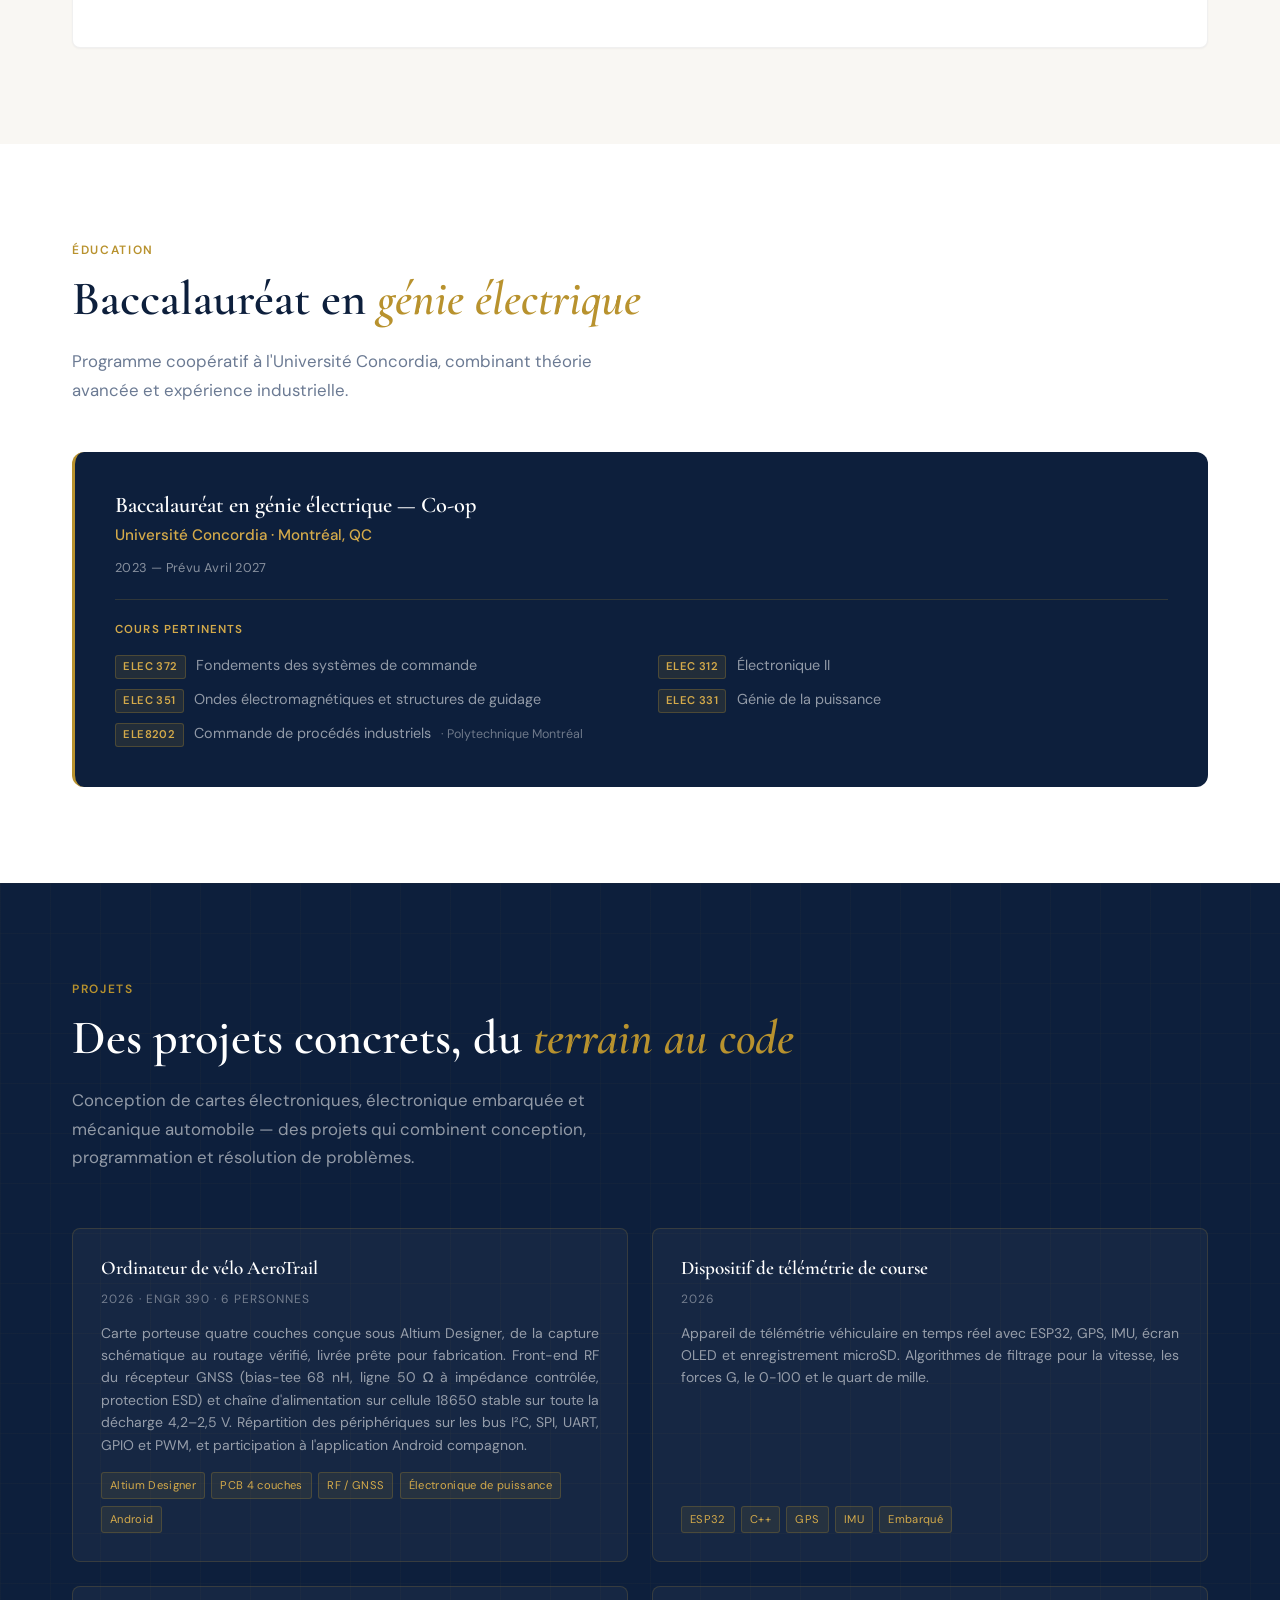
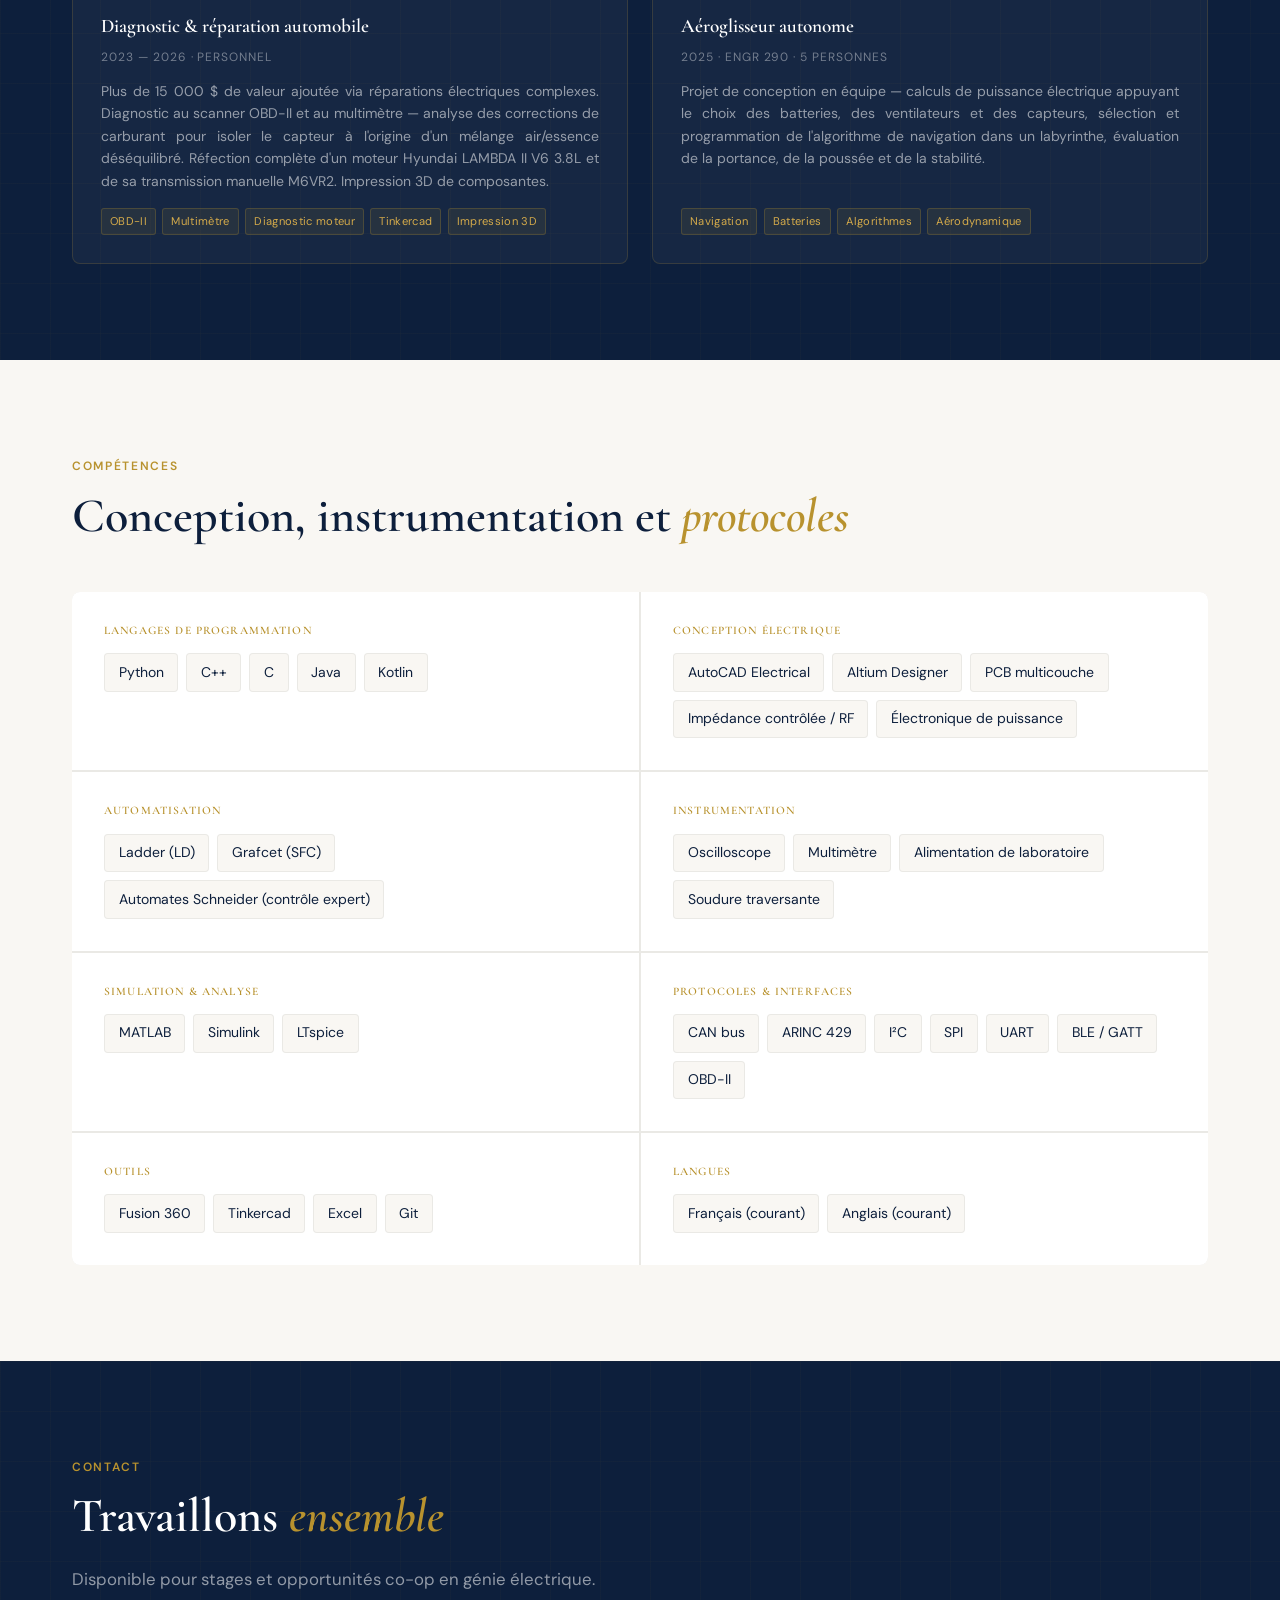
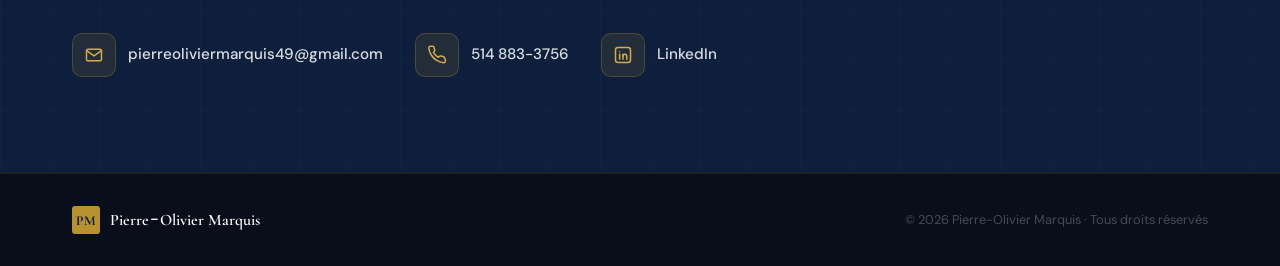
==== commit c25e7123: "Updated front page paragraph" ====
--- a/index.html
+++ b/index.html
@@ -113,7 +113,7 @@
       <p class="hero-desc">
         Étudiant en génie électrique à l'Université Concordia — passionné par les
         systèmes embarqués, l'architecture de puissance et la résolution de problèmes
-        complexes en environnement aéronautique.
+        complexes en industrie.
       </p>
 
       <div class="hero-actions">
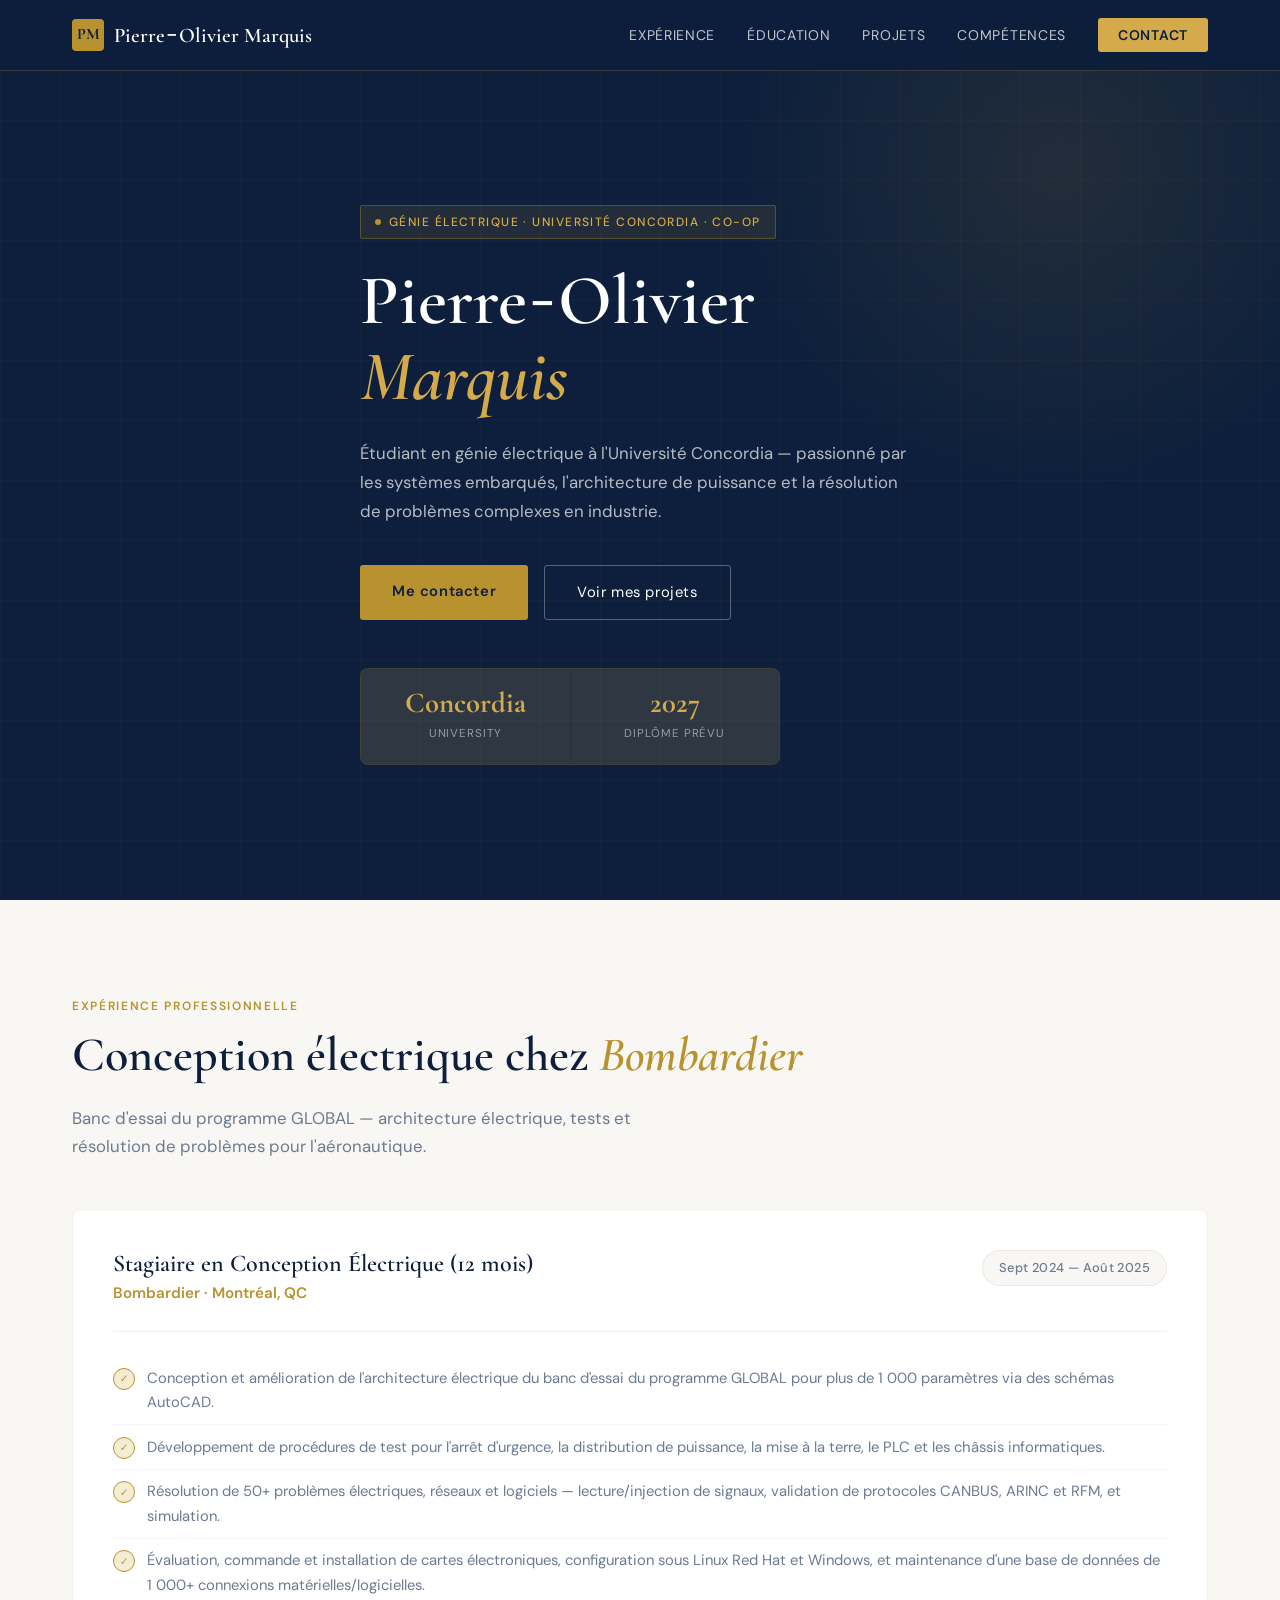
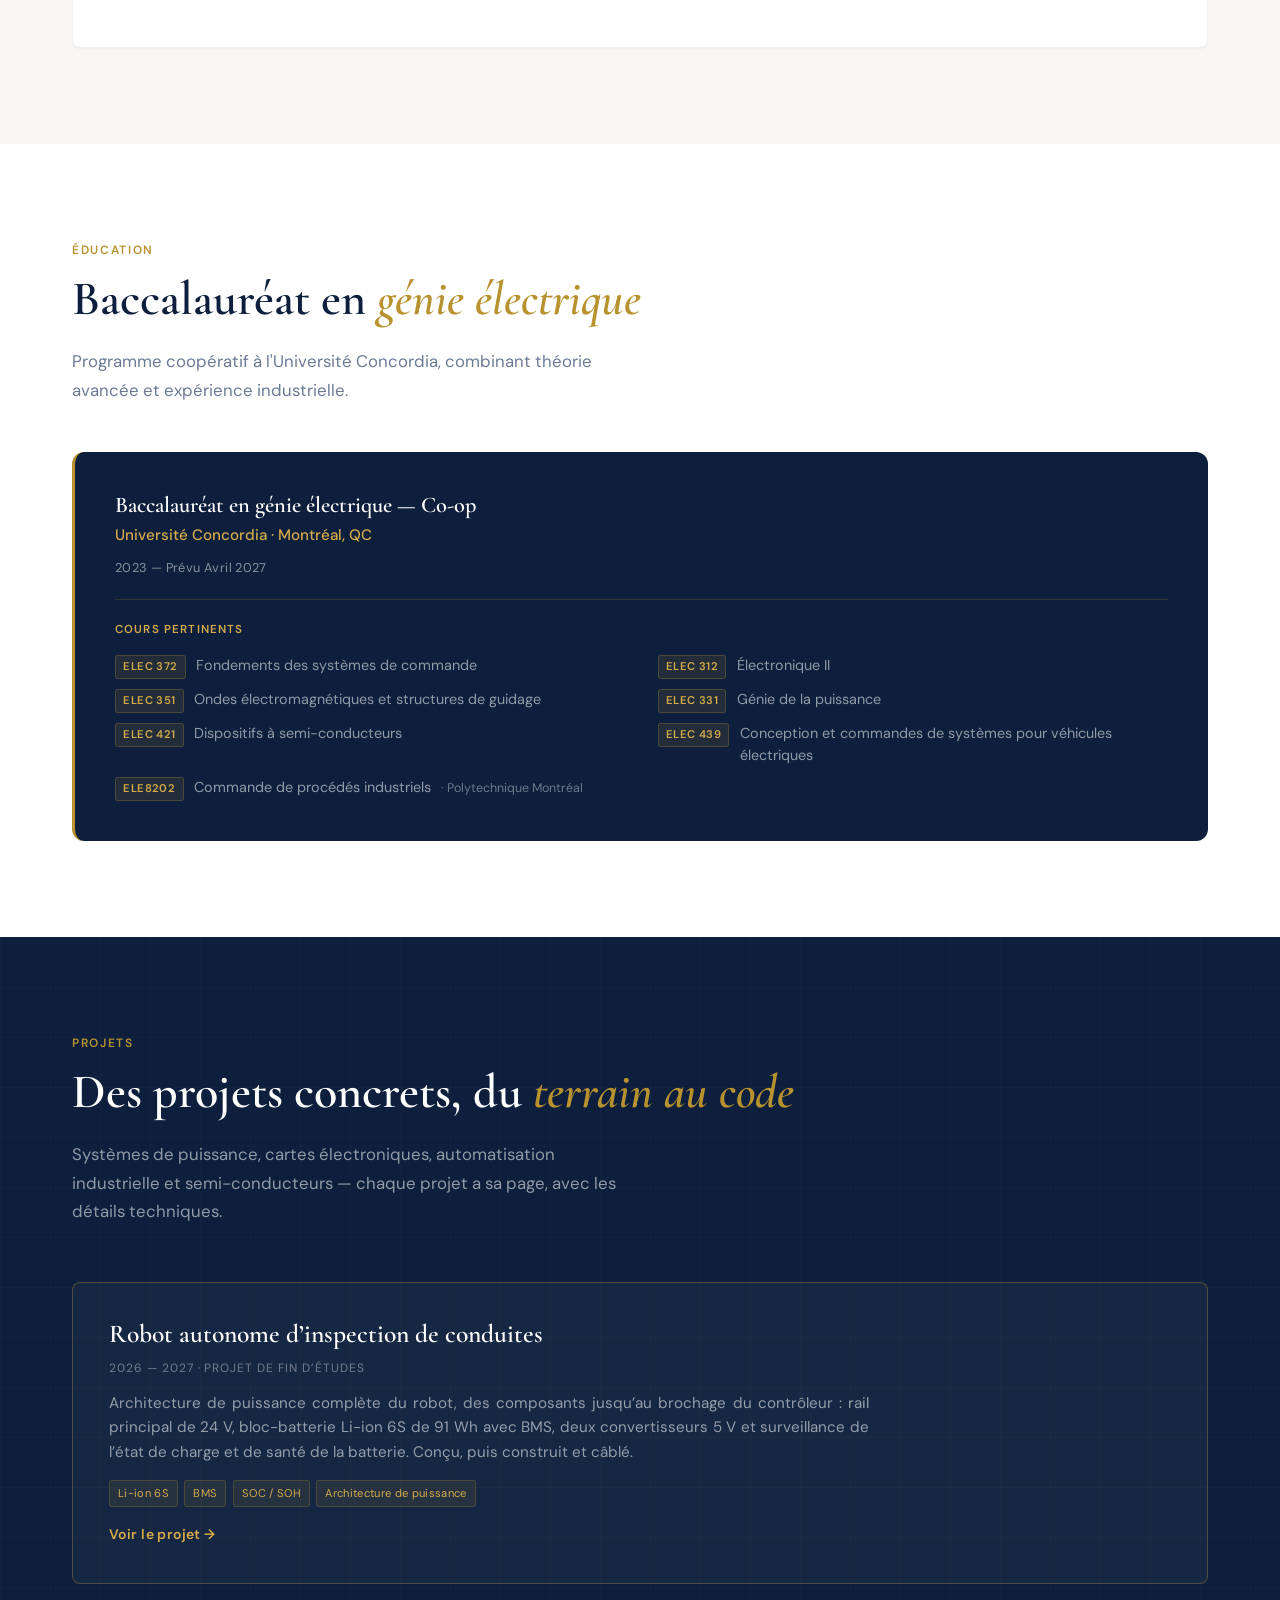
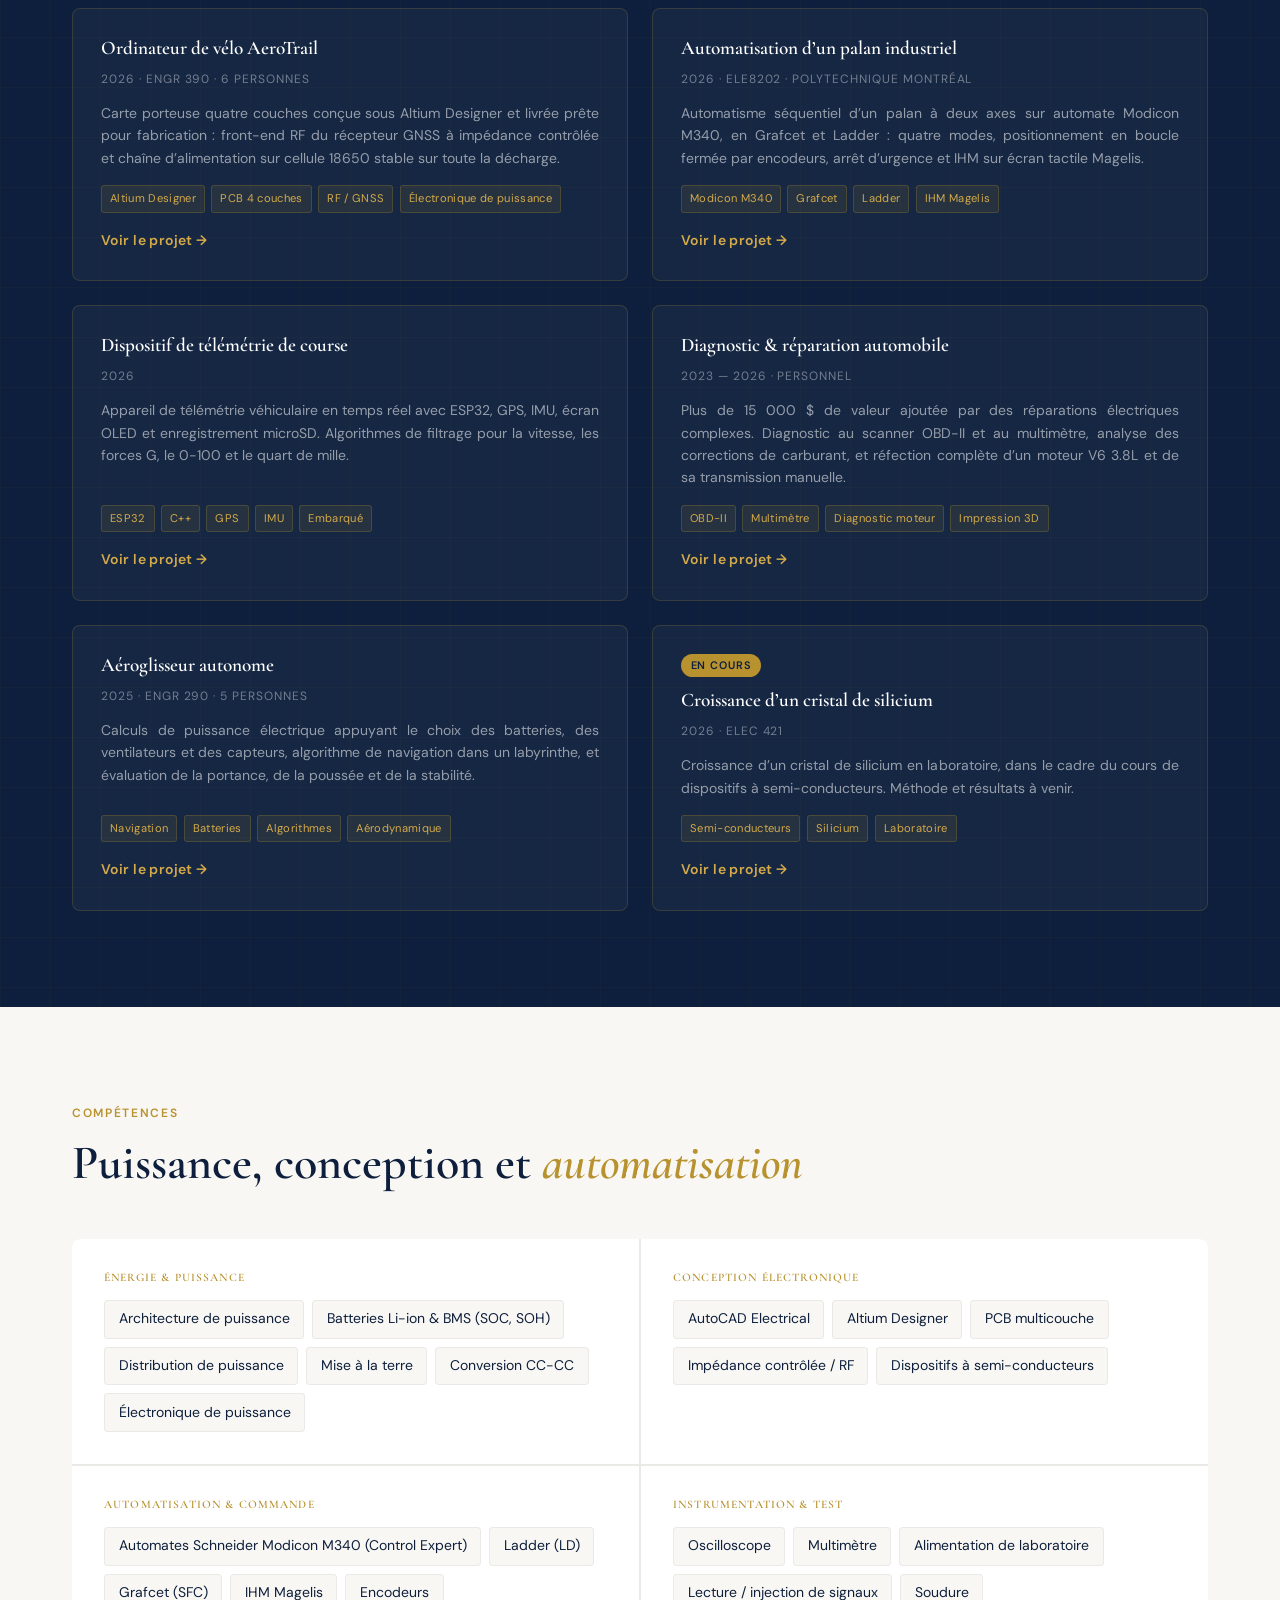
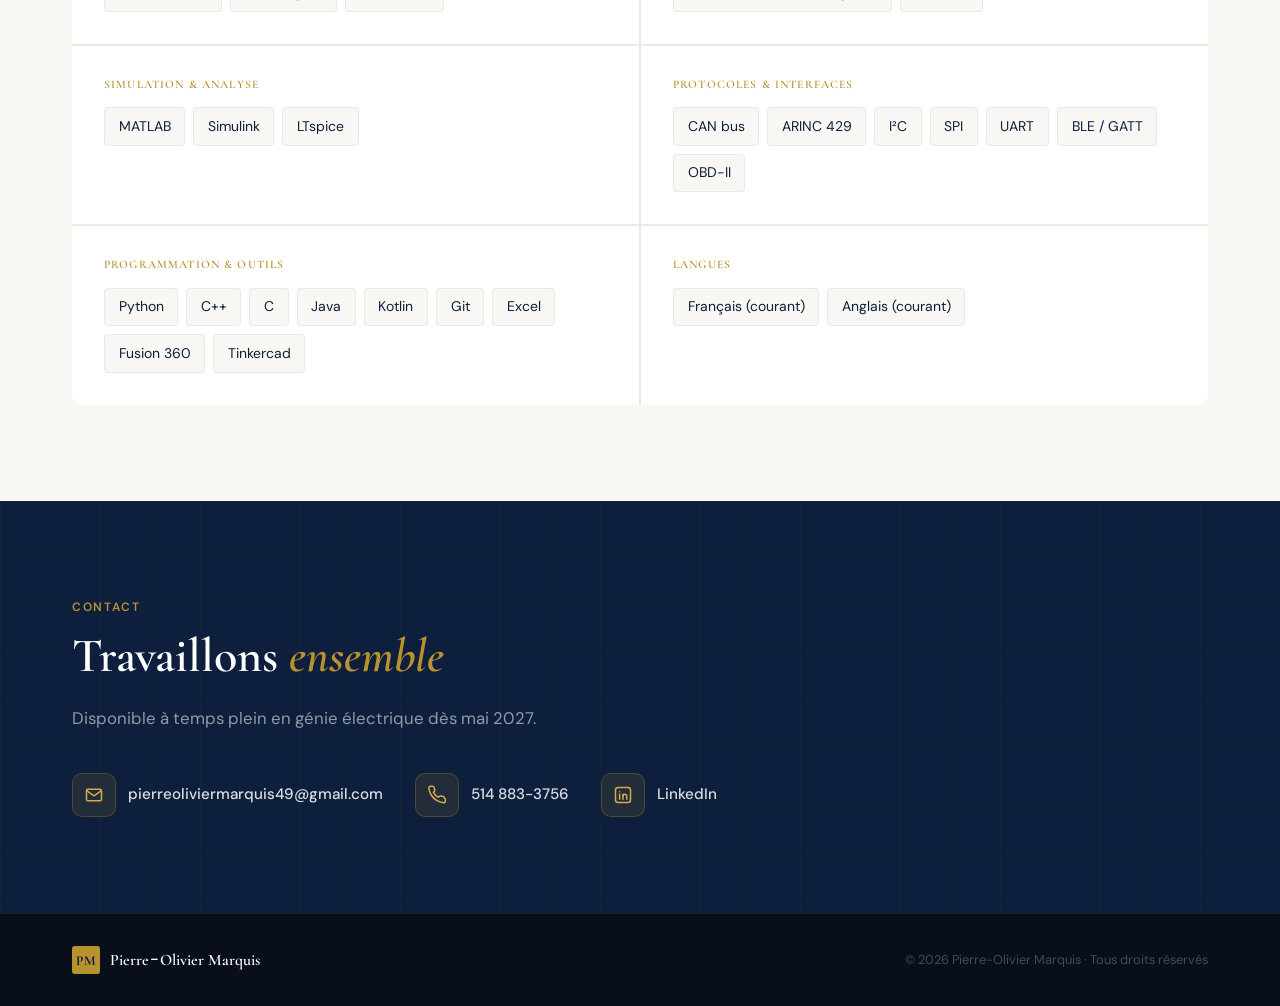
==== commit e654e77b: "Ajoute une page par projet et met à jour le contenu - Pages de projet dans projets/ (robot d'inspect" ====
--- a/index.html
+++ b/index.html
@@ -21,7 +21,14 @@
   <meta property="og:description" content="Étudiant en génie électrique à l'Université Concordia, stagiaire en conception électrique chez Bombardier.">
   <meta name="twitter:card" content="summary">
 
+  <!-- Google Search va chercher l'icône du domaine : un favicon.ico à la racine
+       reste le format le plus sûrement lu, le PNG 96 px (multiple de 48) sert de
+       source propre à redimensionner, et le SVG est pris par les navigateurs
+       récents. -->
+  <link rel="icon" href="favicon.ico" sizes="any">
   <link rel="icon" href="favicon.svg" type="image/svg+xml">
+  <link rel="icon" href="favicon-96.png" type="image/png" sizes="96x96">
+  <link rel="apple-touch-icon" href="apple-touch-icon.png">
 
   <link rel="preconnect" href="https://fonts.googleapis.com">
   <link rel="preconnect" href="https://fonts.gstatic.com" crossorigin>
@@ -154,7 +161,7 @@
         </div>
         <ul class="exp-list">
           <li>Conception et amélioration de l'architecture électrique du banc d'essai du programme GLOBAL pour plus de 1 000 paramètres via des schémas AutoCAD.</li>
-          <li>Développement de procédures de test pour l'arrêt d'urgence, la distribution de puissance, la mise à terre, le PLC et les châssis informatiques.</li>
+          <li>Développement de procédures de test pour l'arrêt d'urgence, la distribution de puissance, la mise à la terre, le PLC et les châssis informatiques.</li>
           <li>Résolution de 50+ problèmes électriques, réseaux et logiciels — lecture/injection de signaux, validation de protocoles CANBUS, ARINC et RFM, et simulation.</li>
           <li>Évaluation, commande et installation de cartes électroniques, configuration sous Linux Red Hat et Windows, et maintenance d'une base de données de 1 000+ connexions matérielles/logicielles.</li>
         </ul>
@@ -184,6 +191,8 @@
             <li><span class="edu-course-code">ELEC 312</span> Électronique II</li>
             <li><span class="edu-course-code">ELEC 351</span> Ondes électromagnétiques et structures de guidage</li>
             <li><span class="edu-course-code">ELEC 331</span> Génie de la puissance</li>
+            <li><span class="edu-course-code">ELEC 421</span> Dispositifs à semi-conducteurs</li>
+            <li><span class="edu-course-code">ELEC 439</span> Conception et commandes de systèmes pour véhicules électriques</li>
             <li>
               <span class="edu-course-code">ELE8202</span>
               Commande de procédés industriels
@@ -201,70 +210,66 @@
       <span class="section-label">Projets</span>
       <h2 id="titre-projets">Des projets concrets, du <em>terrain au code</em></h2>
       <p class="section-intro">
-        Conception de cartes électroniques, électronique embarquée et mécanique
-        automobile — des projets qui combinent conception, programmation et
-        résolution de problèmes.
+        Systèmes de puissance, cartes électroniques, automatisation industrielle et
+        semi-conducteurs — chaque projet a sa page, avec les détails techniques.
       </p>
 
       <div class="projects-grid">
-        <article class="proj-card" data-reveal>
-          <h3 class="proj-name">Ordinateur de vélo AeroTrail</h3>
+        <article class="proj-card proj-card--featured" data-reveal>
+          <h3 class="proj-name"><a href="projets/robot-inspection-conduites.html">Robot autonome d’inspection de conduites</a></h3>
+          <p class="proj-year">2026 — 2027 · Projet de fin d’études</p>
+          <p class="proj-desc">Architecture de puissance complète du robot, des composants jusqu’au brochage du contrôleur : rail principal de 24 V, bloc-batterie Li-ion 6S de 91 Wh avec BMS, deux convertisseurs 5 V et surveillance de l’état de charge et de santé de la batterie. Conçu, puis construit et câblé.</p>
+          <ul class="proj-tags"><li>Li-ion 6S</li><li>BMS</li><li>SOC / SOH</li><li>Architecture de puissance</li></ul>
+          <p class="proj-more" aria-hidden="true">Voir le projet <span>→</span></p>
+        </article>
+
+        <article class="proj-card" data-reveal>
+          <h3 class="proj-name"><a href="projets/aerotrail.html">Ordinateur de vélo AeroTrail</a></h3>
           <p class="proj-year">2026 · ENGR 390 · 6 personnes</p>
-          <p class="proj-desc">
-            Carte porteuse quatre couches conçue sous Altium Designer, de la capture
-            schématique au routage vérifié, livrée prête pour fabrication. Front-end RF
-            du récepteur GNSS (bias-tee 68 nH, ligne 50 Ω à impédance contrôlée,
-            protection ESD) et chaîne d'alimentation sur cellule 18650 stable sur toute
-            la décharge 4,2–2,5 V. Répartition des périphériques sur les bus I²C, SPI,
-            UART, GPIO et PWM, et participation à l'application Android compagnon.
-          </p>
-          <ul class="proj-tags">
-            <li>Altium Designer</li><li>PCB 4 couches</li><li>RF / GNSS</li>
-            <li>Électronique de puissance</li><li>Android</li>
-          </ul>
-        </article>
-
-        <article class="proj-card" data-reveal>
-          <h3 class="proj-name">Dispositif de télémétrie de course</h3>
+          <p class="proj-desc">Carte porteuse quatre couches conçue sous Altium Designer et livrée prête pour fabrication : front-end RF du récepteur GNSS à impédance contrôlée et chaîne d’alimentation sur cellule 18650 stable sur toute la décharge.</p>
+          <ul class="proj-tags"><li>Altium Designer</li><li>PCB 4 couches</li><li>RF / GNSS</li><li>Électronique de puissance</li></ul>
+          <p class="proj-more" aria-hidden="true">Voir le projet <span>→</span></p>
+        </article>
+
+        <article class="proj-card" data-reveal>
+          <h3 class="proj-name"><a href="projets/palan-industriel.html">Automatisation d’un palan industriel</a></h3>
+          <p class="proj-year">2026 · ELE8202 · Polytechnique Montréal</p>
+          <p class="proj-desc">Automatisme séquentiel d’un palan à deux axes sur automate Modicon M340, en Grafcet et Ladder : quatre modes, positionnement en boucle fermée par encodeurs, arrêt d’urgence et IHM sur écran tactile Magelis.</p>
+          <ul class="proj-tags"><li>Modicon M340</li><li>Grafcet</li><li>Ladder</li><li>IHM Magelis</li></ul>
+          <p class="proj-more" aria-hidden="true">Voir le projet <span>→</span></p>
+        </article>
+
+        <article class="proj-card" data-reveal>
+          <h3 class="proj-name"><a href="projets/telemetrie-course.html">Dispositif de télémétrie de course</a></h3>
           <p class="proj-year">2026</p>
-          <p class="proj-desc">
-            Appareil de télémétrie véhiculaire en temps réel avec ESP32, GPS, IMU,
-            écran OLED et enregistrement microSD. Algorithmes de filtrage pour la
-            vitesse, les forces G, le 0-100 et le quart de mille.
-          </p>
-          <ul class="proj-tags">
-            <li>ESP32</li><li>C++</li><li>GPS</li><li>IMU</li><li>Embarqué</li>
-          </ul>
-        </article>
-
-        <article class="proj-card" data-reveal>
-          <h3 class="proj-name">Diagnostic &amp; réparation automobile</h3>
+          <p class="proj-desc">Appareil de télémétrie véhiculaire en temps réel avec ESP32, GPS, IMU, écran OLED et enregistrement microSD. Algorithmes de filtrage pour la vitesse, les forces G, le 0-100 et le quart de mille.</p>
+          <ul class="proj-tags"><li>ESP32</li><li>C++</li><li>GPS</li><li>IMU</li><li>Embarqué</li></ul>
+          <p class="proj-more" aria-hidden="true">Voir le projet <span>→</span></p>
+        </article>
+
+        <article class="proj-card" data-reveal>
+          <h3 class="proj-name"><a href="projets/diagnostic-automobile.html">Diagnostic &amp; réparation automobile</a></h3>
           <p class="proj-year">2023 — 2026 · Personnel</p>
-          <p class="proj-desc">
-            Plus de 15 000 $ de valeur ajoutée via réparations électriques complexes.
-            Diagnostic au scanner OBD-II et au multimètre — analyse des corrections de
-            carburant pour isoler le capteur à l'origine d'un mélange air/essence
-            déséquilibré. Réfection complète d'un moteur Hyundai LAMBDA II V6 3.8L et
-            de sa transmission manuelle M6VR2. Impression 3D de composantes.
-          </p>
-          <ul class="proj-tags">
-            <li>OBD-II</li><li>Multimètre</li><li>Diagnostic moteur</li>
-            <li>Tinkercad</li><li>Impression 3D</li>
-          </ul>
-        </article>
-
-        <article class="proj-card" data-reveal>
-          <h3 class="proj-name">Aéroglisseur autonome</h3>
+          <p class="proj-desc">Plus de 15 000 $ de valeur ajoutée par des réparations électriques complexes. Diagnostic au scanner OBD-II et au multimètre, analyse des corrections de carburant, et réfection complète d’un moteur V6 3.8L et de sa transmission manuelle.</p>
+          <ul class="proj-tags"><li>OBD-II</li><li>Multimètre</li><li>Diagnostic moteur</li><li>Impression 3D</li></ul>
+          <p class="proj-more" aria-hidden="true">Voir le projet <span>→</span></p>
+        </article>
+
+        <article class="proj-card" data-reveal>
+          <h3 class="proj-name"><a href="projets/aeroglisseur-autonome.html">Aéroglisseur autonome</a></h3>
           <p class="proj-year">2025 · ENGR 290 · 5 personnes</p>
-          <p class="proj-desc">
-            Projet de conception en équipe — calculs de puissance électrique appuyant
-            le choix des batteries, des ventilateurs et des capteurs, sélection et
-            programmation de l'algorithme de navigation dans un labyrinthe, évaluation
-            de la portance, de la poussée et de la stabilité.
-          </p>
-          <ul class="proj-tags">
-            <li>Navigation</li><li>Batteries</li><li>Algorithmes</li><li>Aérodynamique</li>
-          </ul>
+          <p class="proj-desc">Calculs de puissance électrique appuyant le choix des batteries, des ventilateurs et des capteurs, algorithme de navigation dans un labyrinthe, et évaluation de la portance, de la poussée et de la stabilité.</p>
+          <ul class="proj-tags"><li>Navigation</li><li>Batteries</li><li>Algorithmes</li><li>Aérodynamique</li></ul>
+          <p class="proj-more" aria-hidden="true">Voir le projet <span>→</span></p>
+        </article>
+
+        <article class="proj-card" data-reveal>
+          <p class="proj-status">En cours</p>
+          <h3 class="proj-name"><a href="projets/cristal-silicium.html">Croissance d’un cristal de silicium</a></h3>
+          <p class="proj-year">2026 · ELEC 421</p>
+          <p class="proj-desc">Croissance d’un cristal de silicium en laboratoire, dans le cadre du cours de dispositifs à semi-conducteurs. Méthode et résultats à venir.</p>
+          <ul class="proj-tags"><li>Semi-conducteurs</li><li>Silicium</li><li>Laboratoire</li></ul>
+          <p class="proj-more" aria-hidden="true">Voir le projet <span>→</span></p>
         </article>
       </div>
     </div>
@@ -274,34 +279,31 @@
   <section class="section section--muted" id="skills" aria-labelledby="titre-competences">
     <div class="section-wrap">
       <span class="section-label">Compétences</span>
-      <h2 id="titre-competences">Conception, instrumentation et <em>protocoles</em></h2>
+      <h2 id="titre-competences">Puissance, conception et <em>automatisation</em></h2>
 
       <div class="skills-grid">
         <div class="skill-group" data-reveal>
-          <h3 class="skill-cat">Langages de programmation</h3>
-          <ul class="skill-pills">
-            <li>Python</li><li>C++</li><li>C</li><li>Java</li><li>Kotlin</li>
-          </ul>
-        </div>
-        <div class="skill-group" data-reveal>
-          <h3 class="skill-cat">Conception électrique</h3>
-          <ul class="skill-pills">
-            <li>AutoCAD Electrical</li><li>Altium Designer</li><li>PCB multicouche</li>
-            <li>Impédance contrôlée / RF</li><li>Électronique de puissance</li>
-          </ul>
-        </div>
-        <div class="skill-group" data-reveal>
-          <h3 class="skill-cat">Automatisation</h3>
-          <ul class="skill-pills">
-            <li>Ladder (LD)</li><li>Grafcet (SFC)</li>
-            <li>Automates Schneider (contrôle expert)</li>
-          </ul>
-        </div>
-        <div class="skill-group" data-reveal>
-          <h3 class="skill-cat">Instrumentation</h3>
-          <ul class="skill-pills">
-            <li>Oscilloscope</li><li>Multimètre</li>
-            <li>Alimentation de laboratoire</li><li>Soudure traversante</li>
+          <h3 class="skill-cat">Énergie &amp; puissance</h3>
+          <ul class="skill-pills">
+            <li>Architecture de puissance</li><li>Batteries Li-ion &amp; BMS (SOC, SOH)</li><li>Distribution de puissance</li><li>Mise à la terre</li><li>Conversion CC-CC</li><li>Électronique de puissance</li>
+          </ul>
+        </div>
+        <div class="skill-group" data-reveal>
+          <h3 class="skill-cat">Conception électronique</h3>
+          <ul class="skill-pills">
+            <li>AutoCAD Electrical</li><li>Altium Designer</li><li>PCB multicouche</li><li>Impédance contrôlée / RF</li><li>Dispositifs à semi-conducteurs</li>
+          </ul>
+        </div>
+        <div class="skill-group" data-reveal>
+          <h3 class="skill-cat">Automatisation &amp; commande</h3>
+          <ul class="skill-pills">
+            <li>Automates Schneider Modicon M340 (Control Expert)</li><li>Ladder (LD)</li><li>Grafcet (SFC)</li><li>IHM Magelis</li><li>Encodeurs</li>
+          </ul>
+        </div>
+        <div class="skill-group" data-reveal>
+          <h3 class="skill-cat">Instrumentation &amp; test</h3>
+          <ul class="skill-pills">
+            <li>Oscilloscope</li><li>Multimètre</li><li>Alimentation de laboratoire</li><li>Lecture / injection de signaux</li><li>Soudure</li>
           </ul>
         </div>
         <div class="skill-group" data-reveal>
@@ -313,14 +315,13 @@
         <div class="skill-group" data-reveal>
           <h3 class="skill-cat">Protocoles &amp; interfaces</h3>
           <ul class="skill-pills">
-            <li>CAN bus</li><li>ARINC 429</li><li>I²C</li><li>SPI</li><li>UART</li>
-            <li>BLE / GATT</li><li>OBD-II</li>
-          </ul>
-        </div>
-        <div class="skill-group" data-reveal>
-          <h3 class="skill-cat">Outils</h3>
-          <ul class="skill-pills">
-            <li>Fusion 360</li><li>Tinkercad</li><li>Excel</li><li>Git</li>
+            <li>CAN bus</li><li>ARINC 429</li><li>I²C</li><li>SPI</li><li>UART</li><li>BLE / GATT</li><li>OBD-II</li>
+          </ul>
+        </div>
+        <div class="skill-group" data-reveal>
+          <h3 class="skill-cat">Programmation &amp; outils</h3>
+          <ul class="skill-pills">
+            <li>Python</li><li>C++</li><li>C</li><li>Java</li><li>Kotlin</li><li>Git</li><li>Excel</li><li>Fusion 360</li><li>Tinkercad</li>
           </ul>
         </div>
         <div class="skill-group" data-reveal>
@@ -339,7 +340,7 @@
       <span class="section-label">Contact</span>
       <h2 id="titre-contact">Travaillons <em>ensemble</em></h2>
       <p class="section-intro">
-        Disponible pour stages et opportunités co-op en génie électrique.
+        Disponible à temps plein en génie électrique dès mai 2027.
       </p>
 
       <ul class="contact-row">
--- a/css/components.css
+++ b/css/components.css
@@ -340,8 +340,9 @@
    5. PROJETS
    ───────────────────────────────────────────────────────── */
 
-/* Deux colonnes : quatre projets forment une grille 2×2 complète, et des
-   colonnes larges évitent les « rivières » du texte justifié. */
+/* Deux colonnes : le projet phare prend toute la largeur et les six autres
+   forment une grille 2×3 complète. Des colonnes larges évitent les
+   « rivières » du texte justifié. */
 .projects-grid {
   display: grid;
   grid-template-columns: repeat(2, 1fr);
@@ -412,6 +413,80 @@
   color: var(--gold-light);
 }
 
+/* Toute la carte mène à la page du projet : le lien du titre s'étend
+   sur la carte entière, ce qui garde un seul lien par carte pour les
+   lecteurs d'écran. */
+.proj-card {
+  position: relative;
+}
+
+.proj-name a {
+  color: inherit;
+  text-decoration: none;
+}
+
+.proj-name a::after {
+  content: "";
+  position: absolute;
+  inset: 0;
+  border-radius: inherit;
+}
+
+.proj-name a:focus-visible {
+  outline: none;
+}
+
+.proj-card:focus-within {
+  outline: 2px solid var(--gold-light);
+  outline-offset: 3px;
+}
+
+.proj-more {
+  margin-top: var(--space-md);
+  font-size: var(--fs-small);
+  font-weight: 600;
+  letter-spacing: 0.03em;
+  color: var(--gold-light);
+}
+
+.proj-more span {
+  display: inline-block;
+  transition: transform var(--duration-fast) var(--ease);
+}
+
+.proj-card:hover .proj-more span {
+  transform: translateX(4px);
+}
+
+/* Projet phare : pleine largeur au-dessus des autres. */
+.proj-card--featured {
+  grid-column: 1 / -1;
+  padding: 2.25rem;
+  border-color: var(--border-gold-strong);
+}
+
+.proj-card--featured .proj-name {
+  font-size: 1.6rem;
+}
+
+.proj-card--featured .proj-desc {
+  max-width: 760px;
+  font-size: 0.95rem;
+}
+
+.proj-status {
+  align-self: flex-start;
+  margin-bottom: var(--space-sm);
+  padding: 0.15rem 0.6rem;
+  background: var(--gold);
+  border-radius: var(--radius-pill);
+  font-size: 0.68rem;
+  font-weight: 600;
+  letter-spacing: 0.08em;
+  text-transform: uppercase;
+  color: var(--navy);
+}
+
 /* ─────────────────────────────────────────────────────────
    6. COMPÉTENCES
    L'écart de 2px sur un fond teinté dessine les filets entre
@@ -560,6 +635,10 @@
     grid-template-columns: 1fr;
   }
 
+  .proj-card--featured {
+    padding: 1.75rem;
+  }
+
   .contact-row {
     flex-direction: column;
     gap: var(--space-lg);
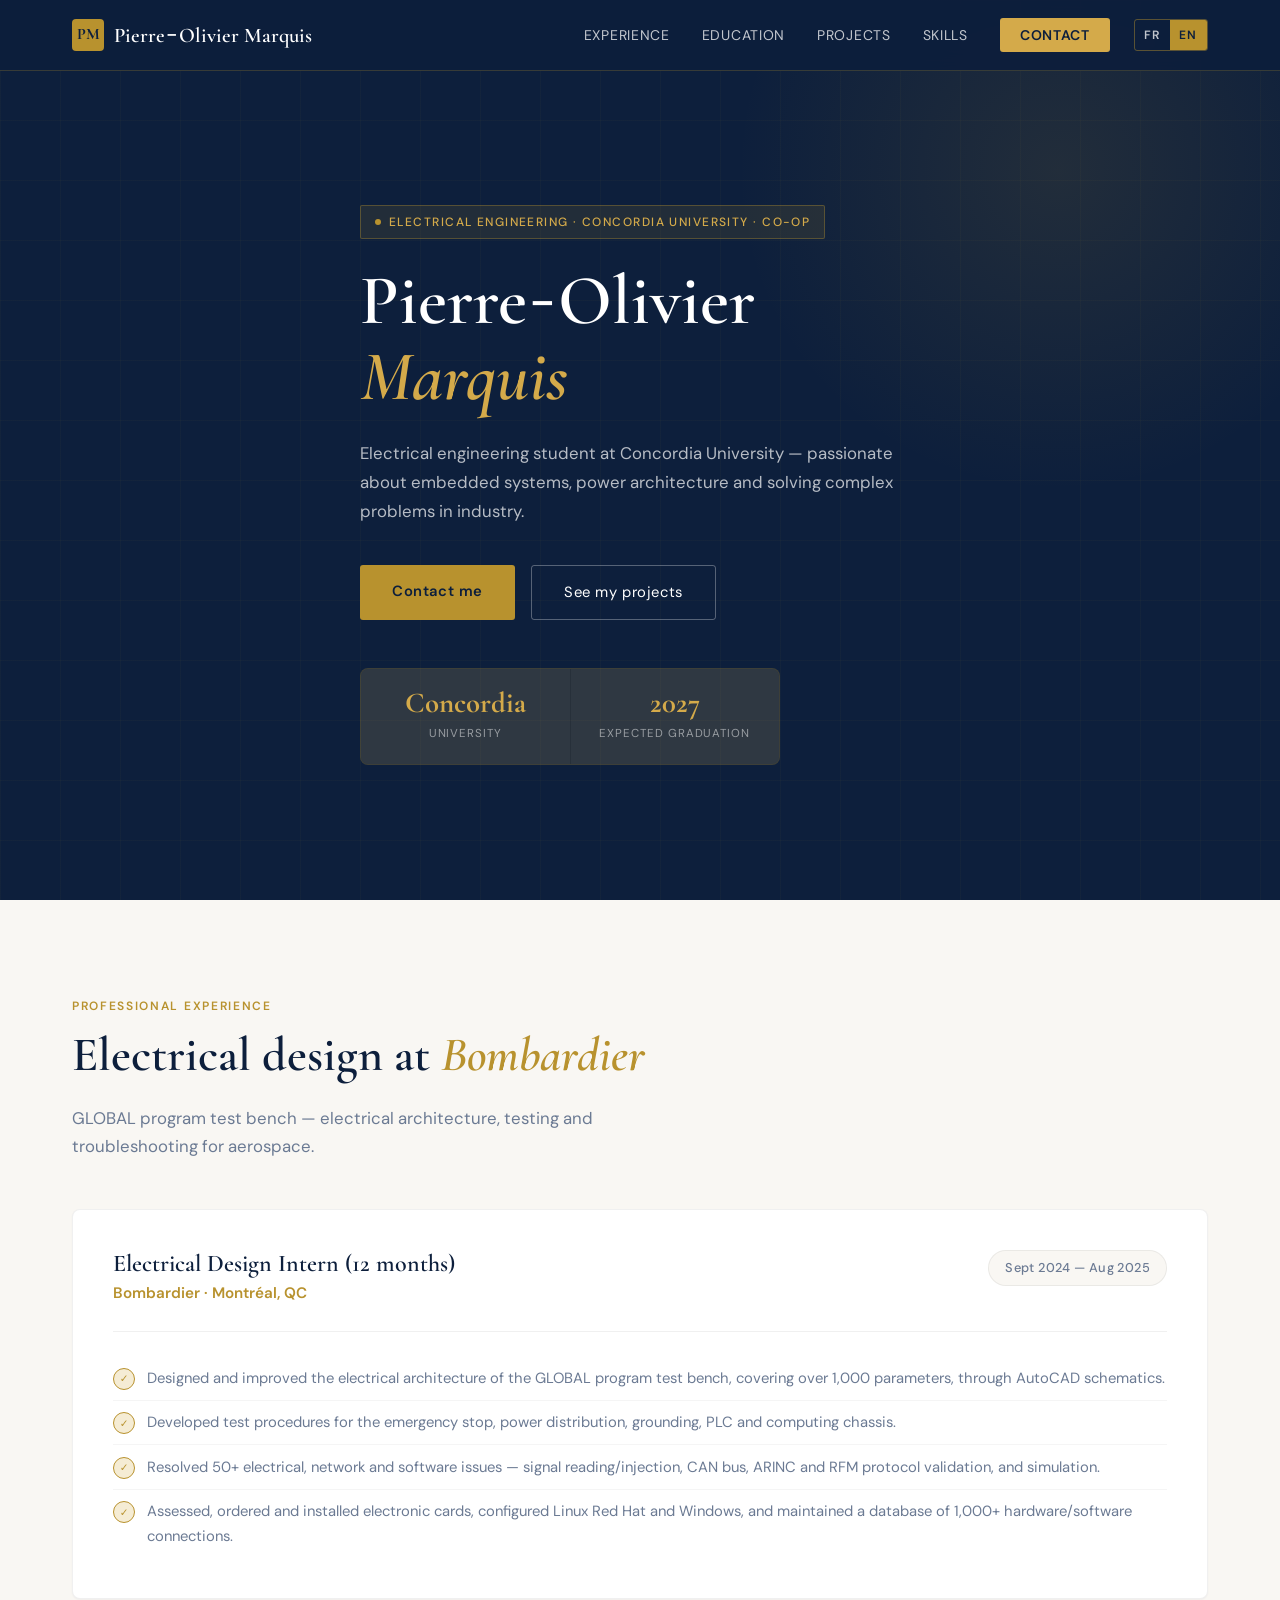
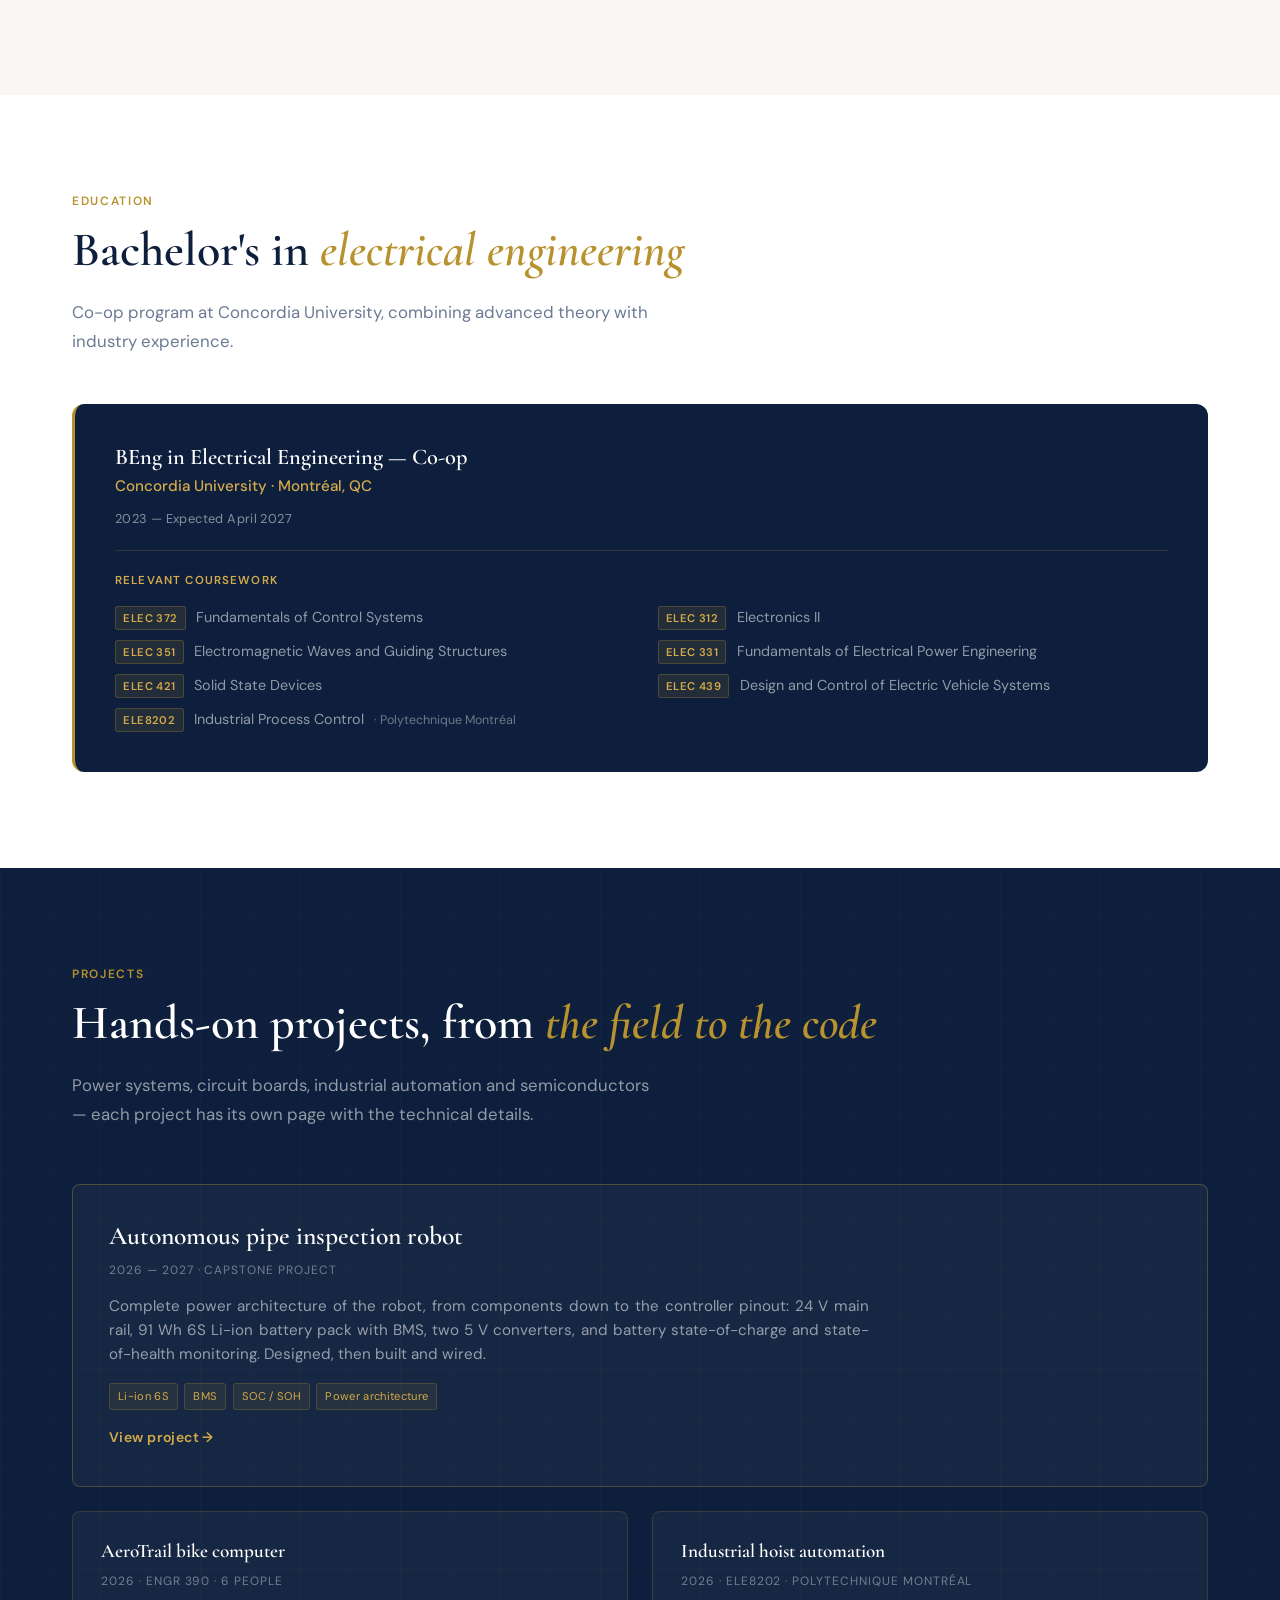
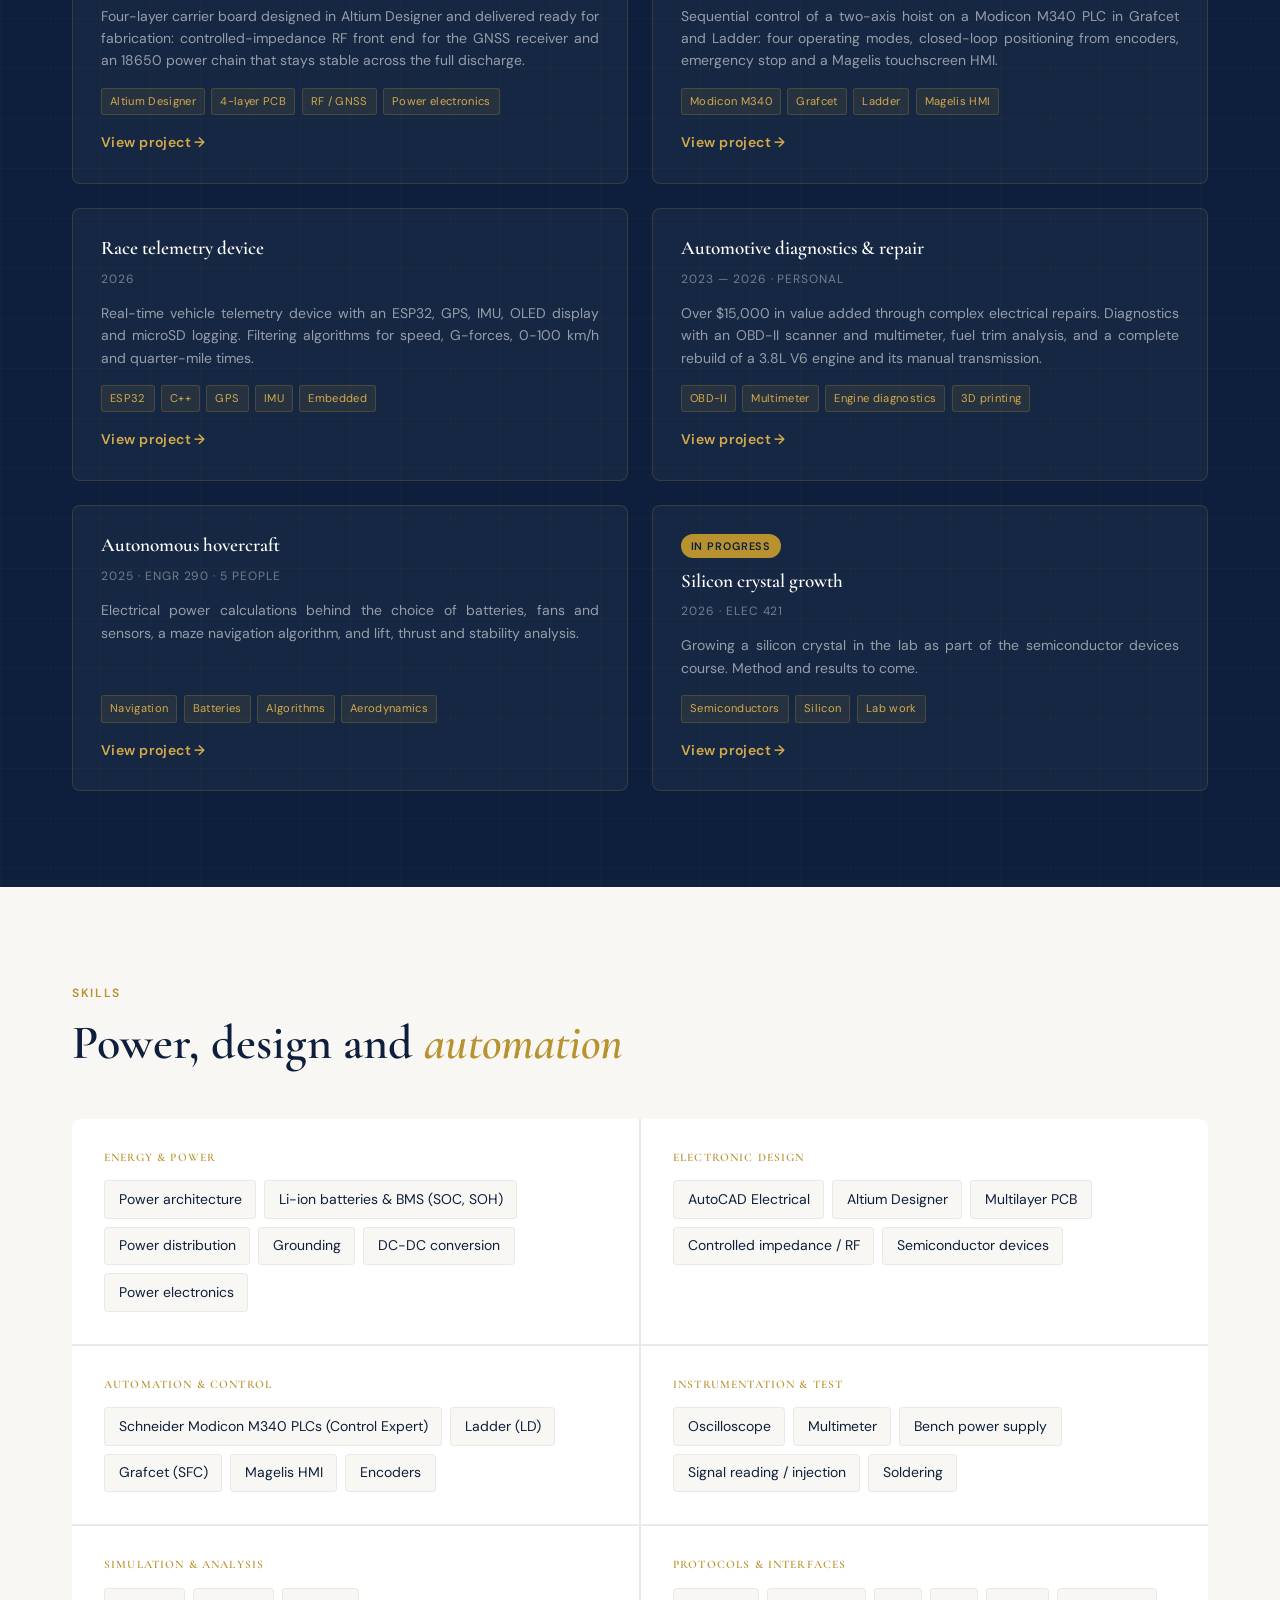
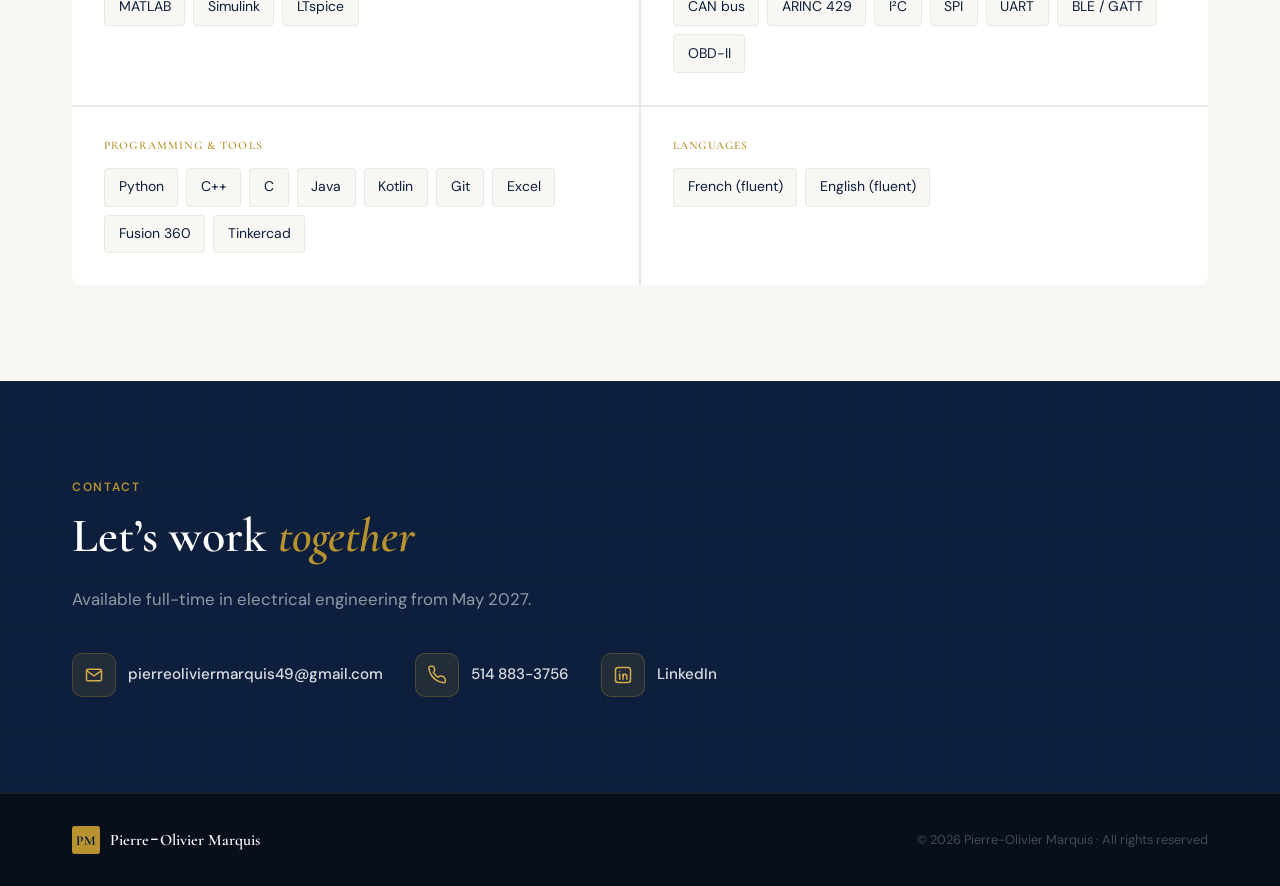
==== commit 866964d4: "Rend le site bilingue avec un sélecteur FR | EN - Chaque texte en <span lang="fr"> et <span lang="en" ====
--- a/index.html
+++ b/index.html
@@ -1,5 +1,7 @@
 <!DOCTYPE html>
-<html lang="fr">
+<html lang="fr"
+      data-title-fr="Pierre-Olivier Marquis | Ingénieur électrique"
+      data-title-en="Pierre-Olivier Marquis | Electrical Engineer">
 <head>
   <meta charset="UTF-8">
   <meta name="viewport" content="width=device-width, initial-scale=1.0">
@@ -10,11 +12,16 @@
   <meta name="theme-color" content="#0d1f3c">
 
   <link rel="canonical" href="https://pierreoliviermarquis.com/">
+  <!-- Le site est bilingue sur une seule URL ; ?lang= force la langue. -->
+  <link rel="alternate" hreflang="fr" href="https://pierreoliviermarquis.com/?lang=fr">
+  <link rel="alternate" hreflang="en" href="https://pierreoliviermarquis.com/?lang=en">
+  <link rel="alternate" hreflang="x-default" href="https://pierreoliviermarquis.com/">
 
   <!-- Aperçu sur les réseaux sociaux.
        Reste à ajouter : og:image (1200x630). -->
   <meta property="og:type" content="website">
   <meta property="og:locale" content="fr_CA">
+  <meta property="og:locale:alternate" content="en_CA">
   <meta property="og:site_name" content="Pierre-Olivier Marquis">
   <meta property="og:url" content="https://pierreoliviermarquis.com/">
   <meta property="og:title" content="Pierre-Olivier Marquis | Ingénieur électrique">
@@ -34,6 +41,22 @@
   <link rel="preconnect" href="https://fonts.gstatic.com" crossorigin>
   <link href="https://fonts.googleapis.com/css2?family=Cormorant+Garamond:ital,wght@0,400;0,500;0,600;0,700;1,400;1,600&family=DM+Sans:wght@300;400;500;600&display=swap" rel="stylesheet">
 
+  <!-- Avant tout rendu : choisit la langue (choix mémorisé, puis ?lang=, puis
+       langue du navigateur) et marque la page « JS actif », pour que ni la
+       mauvaise langue ni les animations d'apparition ne s'affichent un instant. -->
+  <script>
+    (function (r) {
+      var l = null;
+      try { l = localStorage.getItem("lang"); } catch (e) {}
+      var q = /[?&]lang=(fr|en)\b/.exec(location.search);
+      if (q) l = q[1];
+      if (l !== "fr" && l !== "en") l = /^fr\b/i.test(navigator.language || "") ? "fr" : "en";
+      r.lang = l;
+      r.setAttribute("data-lang", l);
+      r.classList.add("js");
+    })(document.documentElement);
+  </script>
+
   <!-- Ordre important : base (jetons + reset) → gabarit → composants. -->
   <link rel="stylesheet" href="css/base.css">
   <link rel="stylesheet" href="css/layout.css">
@@ -42,10 +65,7 @@
 
   <script src="js/navigation.js" defer></script>
   <script src="js/main.js" defer></script>
-
-  <!-- Marque la page comme « JS actif » avant le premier rendu, pour que les
-       animations d'apparition ne masquent jamais le contenu sans JavaScript. -->
-  <script>document.documentElement.classList.add('js');</script>
+  <script src="js/i18n.js" defer></script>
 
   <script type="application/ld+json">
   {
@@ -67,7 +87,7 @@
 
 <body>
 
-<a class="skip-link" href="#contenu">Aller au contenu principal</a>
+<a class="skip-link" href="#contenu"><span lang="fr">Aller au contenu principal</span><span lang="en">Skip to main content</span></a>
 
 <!-- ════════ EN-TÊTE ════════ -->
 <header class="site-header" data-header>
@@ -77,30 +97,38 @@
       <span class="nav-logo-text">Pierre<span class="name-dash">-</span>Olivier Marquis</span>
     </a>
 
-    <nav aria-label="Navigation principale">
-      <ul class="nav-links">
-        <li><a href="#experience">Expérience</a></li>
-        <li><a href="#education">Éducation</a></li>
-        <li><a href="#projects">Projets</a></li>
-        <li><a href="#skills">Compétences</a></li>
-        <li><a href="#contact" class="nav-cta">Contact</a></li>
-      </ul>
-    </nav>
-
-    <button class="nav-toggle" type="button" data-nav-toggle
-            aria-expanded="false" aria-controls="mobile-menu" aria-label="Ouvrir le menu">
-      <span class="nav-toggle-bar"></span>
-      <span class="nav-toggle-bar"></span>
-      <span class="nav-toggle-bar"></span>
-    </button>
+    <div class="nav-right">
+      <nav data-aria-fr="Navigation principale" data-aria-en="Main navigation" aria-label="Navigation principale">
+        <ul class="nav-links">
+          <li><a href="#experience"><span lang="fr">Expérience</span><span lang="en">Experience</span></a></li>
+          <li><a href="#education"><span lang="fr">Éducation</span><span lang="en">Education</span></a></li>
+          <li><a href="#projects"><span lang="fr">Projets</span><span lang="en">Projects</span></a></li>
+          <li><a href="#skills"><span lang="fr">Compétences</span><span lang="en">Skills</span></a></li>
+          <li><a href="#contact" class="nav-cta">Contact</a></li>
+        </ul>
+      </nav>
+
+      <div class="lang-switch" role="group" data-aria-fr="Langue" data-aria-en="Language" aria-label="Langue">
+        <!-- Pas d'attribut lang ici : base.css masquerait le bouton de l'autre langue. -->
+        <button type="button" data-set-lang="fr" aria-pressed="true" title="Français">FR</button>
+        <button type="button" data-set-lang="en" aria-pressed="false" title="English">EN</button>
+      </div>
+
+      <button class="nav-toggle" type="button" data-nav-toggle
+              aria-expanded="false" aria-controls="mobile-menu" aria-label="Ouvrir le menu">
+        <span class="nav-toggle-bar"></span>
+        <span class="nav-toggle-bar"></span>
+        <span class="nav-toggle-bar"></span>
+      </button>
+    </div>
   </div>
 </header>
 
-<nav class="mobile-menu" id="mobile-menu" data-mobile-menu hidden aria-label="Navigation mobile">
-  <a href="#experience">Expérience</a>
-  <a href="#education">Éducation</a>
-  <a href="#projects">Projets</a>
-  <a href="#skills">Compétences</a>
+<nav class="mobile-menu" id="mobile-menu" data-mobile-menu hidden data-aria-fr="Navigation mobile" data-aria-en="Mobile navigation" aria-label="Navigation mobile">
+  <a href="#experience"><span lang="fr">Expérience</span><span lang="en">Experience</span></a>
+  <a href="#education"><span lang="fr">Éducation</span><span lang="en">Education</span></a>
+  <a href="#projects"><span lang="fr">Projets</span><span lang="en">Projects</span></a>
+  <a href="#skills"><span lang="fr">Compétences</span><span lang="en">Skills</span></a>
   <a href="#contact" class="cta">Contact</a>
 </nav>
 
@@ -112,30 +140,33 @@
     <div class="hero-glow" aria-hidden="true"></div>
 
     <div class="hero-inner">
-      <p class="hero-badge">Génie Électrique · Université Concordia · Co-op</p>
+      <p class="hero-badge"><span lang="fr">Génie Électrique · Université Concordia · Co-op</span><span lang="en">Electrical Engineering · Concordia University · Co-op</span></p>
       <h1 id="titre-accueil">
         Pierre<span class="name-dash">-</span>Olivier<br>
         <em>Marquis</em>
       </h1>
       <p class="hero-desc">
-        Étudiant en génie électrique à l'Université Concordia — passionné par les
+        <span lang="fr">Étudiant en génie électrique à l'Université Concordia — passionné par les
         systèmes embarqués, l'architecture de puissance et la résolution de problèmes
-        complexes en industrie.
+        complexes en industrie.</span>
+        <span lang="en">Electrical engineering student at Concordia University — passionate about
+        embedded systems, power architecture and solving complex problems in
+        industry.</span>
       </p>
 
       <div class="hero-actions">
-        <a href="#contact" class="btn-primary">Me contacter</a>
-        <a href="#projects" class="btn-outline">Voir mes projets</a>
+        <a href="#contact" class="btn-primary"><span lang="fr">Me contacter</span><span lang="en">Contact me</span></a>
+        <a href="#projects" class="btn-outline"><span lang="fr">Voir mes projets</span><span lang="en">See my projects</span></a>
       </div>
 
       <ul class="hero-stats">
         <li class="hero-stat">
           <span class="hero-stat-num">Concordia</span>
-          <span class="hero-stat-label">University</span>
+          <span class="hero-stat-label"><span lang="fr">Université</span><span lang="en">University</span></span>
         </li>
         <li class="hero-stat">
           <span class="hero-stat-num">2027</span>
-          <span class="hero-stat-label">Diplôme prévu</span>
+          <span class="hero-stat-label"><span lang="fr">Diplôme prévu</span><span lang="en">Expected graduation</span></span>
         </li>
       </ul>
     </div>
@@ -144,26 +175,28 @@
   <!-- ════════ EXPÉRIENCE ════════ -->
   <section class="section section--muted" id="experience" aria-labelledby="titre-experience">
     <div class="section-wrap">
-      <span class="section-label">Expérience professionnelle</span>
-      <h2 id="titre-experience">Conception électrique chez <em>Bombardier</em></h2>
+      <span class="section-label"><span lang="fr">Expérience professionnelle</span><span lang="en">Professional experience</span></span>
+      <h2 id="titre-experience"><span lang="fr">Conception électrique chez <em>Bombardier</em></span><span lang="en">Electrical design at <em>Bombardier</em></span></h2>
       <p class="section-intro">
-        Banc d'essai du programme GLOBAL — architecture électrique, tests et
-        résolution de problèmes pour l'aéronautique.
+        <span lang="fr">Banc d'essai du programme GLOBAL — architecture électrique, tests et
+        résolution de problèmes pour l'aéronautique.</span>
+        <span lang="en">GLOBAL program test bench — electrical architecture, testing and
+        troubleshooting for aerospace.</span>
       </p>
 
       <article class="exp-card" data-reveal>
         <div class="exp-top">
           <div>
-            <h3 class="exp-role">Stagiaire en Conception Électrique (12 mois)</h3>
+            <h3 class="exp-role"><span lang="fr">Stagiaire en Conception Électrique (12 mois)</span><span lang="en">Electrical Design Intern (12 months)</span></h3>
             <p class="exp-company">Bombardier · Montréal, QC</p>
           </div>
-          <p class="exp-date">Sept 2024 — Août 2025</p>
+          <p class="exp-date"><span lang="fr">Sept 2024 — Août 2025</span><span lang="en">Sept 2024 — Aug 2025</span></p>
         </div>
         <ul class="exp-list">
-          <li>Conception et amélioration de l'architecture électrique du banc d'essai du programme GLOBAL pour plus de 1 000 paramètres via des schémas AutoCAD.</li>
-          <li>Développement de procédures de test pour l'arrêt d'urgence, la distribution de puissance, la mise à la terre, le PLC et les châssis informatiques.</li>
-          <li>Résolution de 50+ problèmes électriques, réseaux et logiciels — lecture/injection de signaux, validation de protocoles CANBUS, ARINC et RFM, et simulation.</li>
-          <li>Évaluation, commande et installation de cartes électroniques, configuration sous Linux Red Hat et Windows, et maintenance d'une base de données de 1 000+ connexions matérielles/logicielles.</li>
+          <li><span lang="fr">Conception et amélioration de l'architecture électrique du banc d'essai du programme GLOBAL pour plus de 1 000 paramètres via des schémas AutoCAD.</span><span lang="en">Designed and improved the electrical architecture of the GLOBAL program test bench, covering over 1,000 parameters, through AutoCAD schematics.</span></li>
+          <li><span lang="fr">Développement de procédures de test pour l'arrêt d'urgence, la distribution de puissance, la mise à la terre, le PLC et les châssis informatiques.</span><span lang="en">Developed test procedures for the emergency stop, power distribution, grounding, PLC and computing chassis.</span></li>
+          <li><span lang="fr">Résolution de 50+ problèmes électriques, réseaux et logiciels — lecture/injection de signaux, validation de protocoles CANBUS, ARINC et RFM, et simulation.</span><span lang="en">Resolved 50+ electrical, network and software issues — signal reading/injection, CAN bus, ARINC and RFM protocol validation, and simulation.</span></li>
+          <li><span lang="fr">Évaluation, commande et installation de cartes électroniques, configuration sous Linux Red Hat et Windows, et maintenance d'une base de données de 1 000+ connexions matérielles/logicielles.</span><span lang="en">Assessed, ordered and installed electronic cards, configured Linux Red Hat and Windows, and maintained a database of 1,000+ hardware/software connections.</span></li>
         </ul>
       </article>
     </div>
@@ -172,30 +205,32 @@
   <!-- ════════ ÉDUCATION ════════ -->
   <section class="section" id="education" aria-labelledby="titre-education">
     <div class="section-wrap">
-      <span class="section-label">Éducation</span>
-      <h2 id="titre-education">Baccalauréat en <em>génie électrique</em></h2>
+      <span class="section-label"><span lang="fr">Éducation</span><span lang="en">Education</span></span>
+      <h2 id="titre-education"><span lang="fr">Baccalauréat en <em>génie électrique</em></span><span lang="en">Bachelor's in <em>electrical engineering</em></span></h2>
       <p class="section-intro">
-        Programme coopératif à l'Université Concordia, combinant théorie avancée
-        et expérience industrielle.
+        <span lang="fr">Programme coopératif à l'Université Concordia, combinant théorie avancée
+        et expérience industrielle.</span>
+        <span lang="en">Co-op program at Concordia University, combining advanced theory with
+        industry experience.</span>
       </p>
 
       <article class="edu-card" data-reveal>
-        <h3 class="edu-degree">Baccalauréat en génie électrique — Co-op</h3>
-        <p class="edu-school">Université Concordia · Montréal, QC</p>
-        <p class="edu-date">2023 — Prévu Avril 2027</p>
+        <h3 class="edu-degree"><span lang="fr">Baccalauréat en génie électrique — Co-op</span><span lang="en">BEng in Electrical Engineering — Co-op</span></h3>
+        <p class="edu-school"><span lang="fr">Université Concordia</span><span lang="en">Concordia University</span> · Montréal, QC</p>
+        <p class="edu-date"><span lang="fr">2023 — Prévu Avril 2027</span><span lang="en">2023 — Expected April 2027</span></p>
 
         <div class="edu-courses">
-          <h4 class="edu-courses-title">Cours pertinents</h4>
+          <h4 class="edu-courses-title"><span lang="fr">Cours pertinents</span><span lang="en">Relevant coursework</span></h4>
           <ul class="edu-course-list">
-            <li><span class="edu-course-code">ELEC 372</span> Fondements des systèmes de commande</li>
-            <li><span class="edu-course-code">ELEC 312</span> Électronique II</li>
-            <li><span class="edu-course-code">ELEC 351</span> Ondes électromagnétiques et structures de guidage</li>
-            <li><span class="edu-course-code">ELEC 331</span> Génie de la puissance</li>
-            <li><span class="edu-course-code">ELEC 421</span> Dispositifs à semi-conducteurs</li>
-            <li><span class="edu-course-code">ELEC 439</span> Conception et commandes de systèmes pour véhicules électriques</li>
+            <li><span class="edu-course-code">ELEC 372</span> <span lang="fr">Fondements des systèmes de commande</span><span lang="en">Fundamentals of Control Systems</span></li>
+            <li><span class="edu-course-code">ELEC 312</span> <span lang="fr">Électronique II</span><span lang="en">Electronics II</span></li>
+            <li><span class="edu-course-code">ELEC 351</span> <span lang="fr">Ondes électromagnétiques et structures de guidage</span><span lang="en">Electromagnetic Waves and Guiding Structures</span></li>
+            <li><span class="edu-course-code">ELEC 331</span> <span lang="fr">Génie de la puissance</span><span lang="en">Fundamentals of Electrical Power Engineering</span></li>
+            <li><span class="edu-course-code">ELEC 421</span> <span lang="fr">Dispositifs à semi-conducteurs</span><span lang="en">Solid State Devices</span></li>
+            <li><span class="edu-course-code">ELEC 439</span> <span lang="fr">Conception et commandes de systèmes pour véhicules électriques</span><span lang="en">Design and Control of Electric Vehicle Systems</span></li>
             <li>
               <span class="edu-course-code">ELE8202</span>
-              Commande de procédés industriels
+              <span lang="fr">Commande de procédés industriels</span><span lang="en">Industrial Process Control</span>
               <span class="edu-course-note">Polytechnique Montréal</span>
             </li>
           </ul>
@@ -207,69 +242,71 @@
   <!-- ════════ PROJETS ════════ -->
   <section class="section section--dark section--grid" id="projects" aria-labelledby="titre-projets">
     <div class="section-wrap">
-      <span class="section-label">Projets</span>
-      <h2 id="titre-projets">Des projets concrets, du <em>terrain au code</em></h2>
+      <span class="section-label"><span lang="fr">Projets</span><span lang="en">Projects</span></span>
+      <h2 id="titre-projets"><span lang="fr">Des projets concrets, du <em>terrain au code</em></span><span lang="en">Hands-on projects, from <em>the field to the code</em></span></h2>
       <p class="section-intro">
-        Systèmes de puissance, cartes électroniques, automatisation industrielle et
-        semi-conducteurs — chaque projet a sa page, avec les détails techniques.
+        <span lang="fr">Systèmes de puissance, cartes électroniques, automatisation industrielle et
+        semi-conducteurs — chaque projet a sa page, avec les détails techniques.</span>
+        <span lang="en">Power systems, circuit boards, industrial automation and semiconductors —
+        each project has its own page with the technical details.</span>
       </p>
 
       <div class="projects-grid">
         <article class="proj-card proj-card--featured" data-reveal>
-          <h3 class="proj-name"><a href="projets/robot-inspection-conduites.html">Robot autonome d’inspection de conduites</a></h3>
-          <p class="proj-year">2026 — 2027 · Projet de fin d’études</p>
-          <p class="proj-desc">Architecture de puissance complète du robot, des composants jusqu’au brochage du contrôleur : rail principal de 24 V, bloc-batterie Li-ion 6S de 91 Wh avec BMS, deux convertisseurs 5 V et surveillance de l’état de charge et de santé de la batterie. Conçu, puis construit et câblé.</p>
-          <ul class="proj-tags"><li>Li-ion 6S</li><li>BMS</li><li>SOC / SOH</li><li>Architecture de puissance</li></ul>
-          <p class="proj-more" aria-hidden="true">Voir le projet <span>→</span></p>
-        </article>
-
-        <article class="proj-card" data-reveal>
-          <h3 class="proj-name"><a href="projets/aerotrail.html">Ordinateur de vélo AeroTrail</a></h3>
-          <p class="proj-year">2026 · ENGR 390 · 6 personnes</p>
-          <p class="proj-desc">Carte porteuse quatre couches conçue sous Altium Designer et livrée prête pour fabrication : front-end RF du récepteur GNSS à impédance contrôlée et chaîne d’alimentation sur cellule 18650 stable sur toute la décharge.</p>
-          <ul class="proj-tags"><li>Altium Designer</li><li>PCB 4 couches</li><li>RF / GNSS</li><li>Électronique de puissance</li></ul>
-          <p class="proj-more" aria-hidden="true">Voir le projet <span>→</span></p>
-        </article>
-
-        <article class="proj-card" data-reveal>
-          <h3 class="proj-name"><a href="projets/palan-industriel.html">Automatisation d’un palan industriel</a></h3>
+          <h3 class="proj-name"><a href="projets/robot-inspection-conduites.html"><span lang="fr">Robot autonome d’inspection de conduites</span><span lang="en">Autonomous pipe inspection robot</span></a></h3>
+          <p class="proj-year"><span lang="fr">2026 — 2027 · Projet de fin d’études</span><span lang="en">2026 — 2027 · Capstone project</span></p>
+          <p class="proj-desc"><span lang="fr">Architecture de puissance complète du robot, des composants jusqu’au brochage du contrôleur : rail principal de 24 V, bloc-batterie Li-ion 6S de 91 Wh avec BMS, deux convertisseurs 5 V et surveillance de l’état de charge et de santé de la batterie. Conçu, puis construit et câblé.</span><span lang="en">Complete power architecture of the robot, from components down to the controller pinout: 24 V main rail, 91 Wh 6S Li-ion battery pack with BMS, two 5 V converters, and battery state-of-charge and state-of-health monitoring. Designed, then built and wired.</span></p>
+          <ul class="proj-tags"><li>Li-ion 6S</li><li>BMS</li><li>SOC / SOH</li><li><span lang="fr">Architecture de puissance</span><span lang="en">Power architecture</span></li></ul>
+          <p class="proj-more" aria-hidden="true"><span lang="fr">Voir le projet</span><span lang="en">View project</span> <span>→</span></p>
+        </article>
+
+        <article class="proj-card" data-reveal>
+          <h3 class="proj-name"><a href="projets/aerotrail.html"><span lang="fr">Ordinateur de vélo AeroTrail</span><span lang="en">AeroTrail bike computer</span></a></h3>
+          <p class="proj-year"><span lang="fr">2026 · ENGR 390 · 6 personnes</span><span lang="en">2026 · ENGR 390 · 6 people</span></p>
+          <p class="proj-desc"><span lang="fr">Carte porteuse quatre couches conçue sous Altium Designer et livrée prête pour fabrication : front-end RF du récepteur GNSS à impédance contrôlée et chaîne d’alimentation sur cellule 18650 stable sur toute la décharge.</span><span lang="en">Four-layer carrier board designed in Altium Designer and delivered ready for fabrication: controlled-impedance RF front end for the GNSS receiver and an 18650 power chain that stays stable across the full discharge.</span></p>
+          <ul class="proj-tags"><li>Altium Designer</li><li><span lang="fr">PCB 4 couches</span><span lang="en">4-layer PCB</span></li><li>RF / GNSS</li><li><span lang="fr">Électronique de puissance</span><span lang="en">Power electronics</span></li></ul>
+          <p class="proj-more" aria-hidden="true"><span lang="fr">Voir le projet</span><span lang="en">View project</span> <span>→</span></p>
+        </article>
+
+        <article class="proj-card" data-reveal>
+          <h3 class="proj-name"><a href="projets/palan-industriel.html"><span lang="fr">Automatisation d’un palan industriel</span><span lang="en">Industrial hoist automation</span></a></h3>
           <p class="proj-year">2026 · ELE8202 · Polytechnique Montréal</p>
-          <p class="proj-desc">Automatisme séquentiel d’un palan à deux axes sur automate Modicon M340, en Grafcet et Ladder : quatre modes, positionnement en boucle fermée par encodeurs, arrêt d’urgence et IHM sur écran tactile Magelis.</p>
-          <ul class="proj-tags"><li>Modicon M340</li><li>Grafcet</li><li>Ladder</li><li>IHM Magelis</li></ul>
-          <p class="proj-more" aria-hidden="true">Voir le projet <span>→</span></p>
-        </article>
-
-        <article class="proj-card" data-reveal>
-          <h3 class="proj-name"><a href="projets/telemetrie-course.html">Dispositif de télémétrie de course</a></h3>
+          <p class="proj-desc"><span lang="fr">Automatisme séquentiel d’un palan à deux axes sur automate Modicon M340, en Grafcet et Ladder : quatre modes, positionnement en boucle fermée par encodeurs, arrêt d’urgence et IHM sur écran tactile Magelis.</span><span lang="en">Sequential control of a two-axis hoist on a Modicon M340 PLC in Grafcet and Ladder: four operating modes, closed-loop positioning from encoders, emergency stop and a Magelis touchscreen HMI.</span></p>
+          <ul class="proj-tags"><li>Modicon M340</li><li>Grafcet</li><li>Ladder</li><li><span lang="fr">IHM Magelis</span><span lang="en">Magelis HMI</span></li></ul>
+          <p class="proj-more" aria-hidden="true"><span lang="fr">Voir le projet</span><span lang="en">View project</span> <span>→</span></p>
+        </article>
+
+        <article class="proj-card" data-reveal>
+          <h3 class="proj-name"><a href="projets/telemetrie-course.html"><span lang="fr">Dispositif de télémétrie de course</span><span lang="en">Race telemetry device</span></a></h3>
           <p class="proj-year">2026</p>
-          <p class="proj-desc">Appareil de télémétrie véhiculaire en temps réel avec ESP32, GPS, IMU, écran OLED et enregistrement microSD. Algorithmes de filtrage pour la vitesse, les forces G, le 0-100 et le quart de mille.</p>
-          <ul class="proj-tags"><li>ESP32</li><li>C++</li><li>GPS</li><li>IMU</li><li>Embarqué</li></ul>
-          <p class="proj-more" aria-hidden="true">Voir le projet <span>→</span></p>
-        </article>
-
-        <article class="proj-card" data-reveal>
-          <h3 class="proj-name"><a href="projets/diagnostic-automobile.html">Diagnostic &amp; réparation automobile</a></h3>
-          <p class="proj-year">2023 — 2026 · Personnel</p>
-          <p class="proj-desc">Plus de 15 000 $ de valeur ajoutée par des réparations électriques complexes. Diagnostic au scanner OBD-II et au multimètre, analyse des corrections de carburant, et réfection complète d’un moteur V6 3.8L et de sa transmission manuelle.</p>
-          <ul class="proj-tags"><li>OBD-II</li><li>Multimètre</li><li>Diagnostic moteur</li><li>Impression 3D</li></ul>
-          <p class="proj-more" aria-hidden="true">Voir le projet <span>→</span></p>
-        </article>
-
-        <article class="proj-card" data-reveal>
-          <h3 class="proj-name"><a href="projets/aeroglisseur-autonome.html">Aéroglisseur autonome</a></h3>
-          <p class="proj-year">2025 · ENGR 290 · 5 personnes</p>
-          <p class="proj-desc">Calculs de puissance électrique appuyant le choix des batteries, des ventilateurs et des capteurs, algorithme de navigation dans un labyrinthe, et évaluation de la portance, de la poussée et de la stabilité.</p>
-          <ul class="proj-tags"><li>Navigation</li><li>Batteries</li><li>Algorithmes</li><li>Aérodynamique</li></ul>
-          <p class="proj-more" aria-hidden="true">Voir le projet <span>→</span></p>
-        </article>
-
-        <article class="proj-card" data-reveal>
-          <p class="proj-status">En cours</p>
-          <h3 class="proj-name"><a href="projets/cristal-silicium.html">Croissance d’un cristal de silicium</a></h3>
+          <p class="proj-desc"><span lang="fr">Appareil de télémétrie véhiculaire en temps réel avec ESP32, GPS, IMU, écran OLED et enregistrement microSD. Algorithmes de filtrage pour la vitesse, les forces G, le 0-100 et le quart de mille.</span><span lang="en">Real-time vehicle telemetry device with an ESP32, GPS, IMU, OLED display and microSD logging. Filtering algorithms for speed, G-forces, 0-100 km/h and quarter-mile times.</span></p>
+          <ul class="proj-tags"><li>ESP32</li><li>C++</li><li>GPS</li><li>IMU</li><li><span lang="fr">Embarqué</span><span lang="en">Embedded</span></li></ul>
+          <p class="proj-more" aria-hidden="true"><span lang="fr">Voir le projet</span><span lang="en">View project</span> <span>→</span></p>
+        </article>
+
+        <article class="proj-card" data-reveal>
+          <h3 class="proj-name"><a href="projets/diagnostic-automobile.html"><span lang="fr">Diagnostic &amp; réparation automobile</span><span lang="en">Automotive diagnostics &amp; repair</span></a></h3>
+          <p class="proj-year"><span lang="fr">2023 — 2026 · Personnel</span><span lang="en">2023 — 2026 · Personal</span></p>
+          <p class="proj-desc"><span lang="fr">Plus de 15 000 $ de valeur ajoutée par des réparations électriques complexes. Diagnostic au scanner OBD-II et au multimètre, analyse des corrections de carburant, et réfection complète d’un moteur V6 3.8L et de sa transmission manuelle.</span><span lang="en">Over $15,000 in value added through complex electrical repairs. Diagnostics with an OBD-II scanner and multimeter, fuel trim analysis, and a complete rebuild of a 3.8L V6 engine and its manual transmission.</span></p>
+          <ul class="proj-tags"><li>OBD-II</li><li><span lang="fr">Multimètre</span><span lang="en">Multimeter</span></li><li><span lang="fr">Diagnostic moteur</span><span lang="en">Engine diagnostics</span></li><li><span lang="fr">Impression 3D</span><span lang="en">3D printing</span></li></ul>
+          <p class="proj-more" aria-hidden="true"><span lang="fr">Voir le projet</span><span lang="en">View project</span> <span>→</span></p>
+        </article>
+
+        <article class="proj-card" data-reveal>
+          <h3 class="proj-name"><a href="projets/aeroglisseur-autonome.html"><span lang="fr">Aéroglisseur autonome</span><span lang="en">Autonomous hovercraft</span></a></h3>
+          <p class="proj-year"><span lang="fr">2025 · ENGR 290 · 5 personnes</span><span lang="en">2025 · ENGR 290 · 5 people</span></p>
+          <p class="proj-desc"><span lang="fr">Calculs de puissance électrique appuyant le choix des batteries, des ventilateurs et des capteurs, algorithme de navigation dans un labyrinthe, et évaluation de la portance, de la poussée et de la stabilité.</span><span lang="en">Electrical power calculations behind the choice of batteries, fans and sensors, a maze navigation algorithm, and lift, thrust and stability analysis.</span></p>
+          <ul class="proj-tags"><li>Navigation</li><li>Batteries</li><li><span lang="fr">Algorithmes</span><span lang="en">Algorithms</span></li><li><span lang="fr">Aérodynamique</span><span lang="en">Aerodynamics</span></li></ul>
+          <p class="proj-more" aria-hidden="true"><span lang="fr">Voir le projet</span><span lang="en">View project</span> <span>→</span></p>
+        </article>
+
+        <article class="proj-card" data-reveal>
+          <p class="proj-status"><span lang="fr">En cours</span><span lang="en">In progress</span></p>
+          <h3 class="proj-name"><a href="projets/cristal-silicium.html"><span lang="fr">Croissance d’un cristal de silicium</span><span lang="en">Silicon crystal growth</span></a></h3>
           <p class="proj-year">2026 · ELEC 421</p>
-          <p class="proj-desc">Croissance d’un cristal de silicium en laboratoire, dans le cadre du cours de dispositifs à semi-conducteurs. Méthode et résultats à venir.</p>
-          <ul class="proj-tags"><li>Semi-conducteurs</li><li>Silicium</li><li>Laboratoire</li></ul>
-          <p class="proj-more" aria-hidden="true">Voir le projet <span>→</span></p>
+          <p class="proj-desc"><span lang="fr">Croissance d’un cristal de silicium en laboratoire, dans le cadre du cours de dispositifs à semi-conducteurs. Méthode et résultats à venir.</span><span lang="en">Growing a silicon crystal in the lab as part of the semiconductor devices course. Method and results to come.</span></p>
+          <ul class="proj-tags"><li><span lang="fr">Semi-conducteurs</span><span lang="en">Semiconductors</span></li><li><span lang="fr">Silicium</span><span lang="en">Silicon</span></li><li><span lang="fr">Laboratoire</span><span lang="en">Lab work</span></li></ul>
+          <p class="proj-more" aria-hidden="true"><span lang="fr">Voir le projet</span><span lang="en">View project</span> <span>→</span></p>
         </article>
       </div>
     </div>
@@ -278,56 +315,72 @@
   <!-- ════════ COMPÉTENCES ════════ -->
   <section class="section section--muted" id="skills" aria-labelledby="titre-competences">
     <div class="section-wrap">
-      <span class="section-label">Compétences</span>
-      <h2 id="titre-competences">Puissance, conception et <em>automatisation</em></h2>
+      <span class="section-label"><span lang="fr">Compétences</span><span lang="en">Skills</span></span>
+      <h2 id="titre-competences"><span lang="fr">Puissance, conception et <em>automatisation</em></span><span lang="en">Power, design and <em>automation</em></span></h2>
 
       <div class="skills-grid">
         <div class="skill-group" data-reveal>
-          <h3 class="skill-cat">Énergie &amp; puissance</h3>
-          <ul class="skill-pills">
-            <li>Architecture de puissance</li><li>Batteries Li-ion &amp; BMS (SOC, SOH)</li><li>Distribution de puissance</li><li>Mise à la terre</li><li>Conversion CC-CC</li><li>Électronique de puissance</li>
-          </ul>
-        </div>
-        <div class="skill-group" data-reveal>
-          <h3 class="skill-cat">Conception électronique</h3>
-          <ul class="skill-pills">
-            <li>AutoCAD Electrical</li><li>Altium Designer</li><li>PCB multicouche</li><li>Impédance contrôlée / RF</li><li>Dispositifs à semi-conducteurs</li>
-          </ul>
-        </div>
-        <div class="skill-group" data-reveal>
-          <h3 class="skill-cat">Automatisation &amp; commande</h3>
-          <ul class="skill-pills">
-            <li>Automates Schneider Modicon M340 (Control Expert)</li><li>Ladder (LD)</li><li>Grafcet (SFC)</li><li>IHM Magelis</li><li>Encodeurs</li>
+          <h3 class="skill-cat"><span lang="fr">Énergie &amp; puissance</span><span lang="en">Energy &amp; power</span></h3>
+          <ul class="skill-pills">
+            <li><span lang="fr">Architecture de puissance</span><span lang="en">Power architecture</span></li>
+            <li><span lang="fr">Batteries Li-ion &amp; BMS (SOC, SOH)</span><span lang="en">Li-ion batteries &amp; BMS (SOC, SOH)</span></li>
+            <li><span lang="fr">Distribution de puissance</span><span lang="en">Power distribution</span></li>
+            <li><span lang="fr">Mise à la terre</span><span lang="en">Grounding</span></li>
+            <li><span lang="fr">Conversion CC-CC</span><span lang="en">DC-DC conversion</span></li>
+            <li><span lang="fr">Électronique de puissance</span><span lang="en">Power electronics</span></li>
+          </ul>
+        </div>
+        <div class="skill-group" data-reveal>
+          <h3 class="skill-cat"><span lang="fr">Conception électronique</span><span lang="en">Electronic design</span></h3>
+          <ul class="skill-pills">
+            <li>AutoCAD Electrical</li><li>Altium Designer</li>
+            <li><span lang="fr">PCB multicouche</span><span lang="en">Multilayer PCB</span></li>
+            <li><span lang="fr">Impédance contrôlée / RF</span><span lang="en">Controlled impedance / RF</span></li>
+            <li><span lang="fr">Dispositifs à semi-conducteurs</span><span lang="en">Semiconductor devices</span></li>
+          </ul>
+        </div>
+        <div class="skill-group" data-reveal>
+          <h3 class="skill-cat"><span lang="fr">Automatisation &amp; commande</span><span lang="en">Automation &amp; control</span></h3>
+          <ul class="skill-pills">
+            <li><span lang="fr">Automates Schneider Modicon M340 (Control Expert)</span><span lang="en">Schneider Modicon M340 PLCs (Control Expert)</span></li>
+            <li>Ladder (LD)</li><li>Grafcet (SFC)</li>
+            <li><span lang="fr">IHM Magelis</span><span lang="en">Magelis HMI</span></li>
+            <li><span lang="fr">Encodeurs</span><span lang="en">Encoders</span></li>
           </ul>
         </div>
         <div class="skill-group" data-reveal>
           <h3 class="skill-cat">Instrumentation &amp; test</h3>
           <ul class="skill-pills">
-            <li>Oscilloscope</li><li>Multimètre</li><li>Alimentation de laboratoire</li><li>Lecture / injection de signaux</li><li>Soudure</li>
-          </ul>
-        </div>
-        <div class="skill-group" data-reveal>
-          <h3 class="skill-cat">Simulation &amp; analyse</h3>
+            <li>Oscilloscope</li>
+            <li><span lang="fr">Multimètre</span><span lang="en">Multimeter</span></li>
+            <li><span lang="fr">Alimentation de laboratoire</span><span lang="en">Bench power supply</span></li>
+            <li><span lang="fr">Lecture / injection de signaux</span><span lang="en">Signal reading / injection</span></li>
+            <li><span lang="fr">Soudure</span><span lang="en">Soldering</span></li>
+          </ul>
+        </div>
+        <div class="skill-group" data-reveal>
+          <h3 class="skill-cat"><span lang="fr">Simulation &amp; analyse</span><span lang="en">Simulation &amp; analysis</span></h3>
           <ul class="skill-pills">
             <li>MATLAB</li><li>Simulink</li><li>LTspice</li>
           </ul>
         </div>
         <div class="skill-group" data-reveal>
-          <h3 class="skill-cat">Protocoles &amp; interfaces</h3>
+          <h3 class="skill-cat"><span lang="fr">Protocoles &amp; interfaces</span><span lang="en">Protocols &amp; interfaces</span></h3>
           <ul class="skill-pills">
             <li>CAN bus</li><li>ARINC 429</li><li>I²C</li><li>SPI</li><li>UART</li><li>BLE / GATT</li><li>OBD-II</li>
           </ul>
         </div>
         <div class="skill-group" data-reveal>
-          <h3 class="skill-cat">Programmation &amp; outils</h3>
+          <h3 class="skill-cat"><span lang="fr">Programmation &amp; outils</span><span lang="en">Programming &amp; tools</span></h3>
           <ul class="skill-pills">
             <li>Python</li><li>C++</li><li>C</li><li>Java</li><li>Kotlin</li><li>Git</li><li>Excel</li><li>Fusion 360</li><li>Tinkercad</li>
           </ul>
         </div>
         <div class="skill-group" data-reveal>
-          <h3 class="skill-cat">Langues</h3>
-          <ul class="skill-pills">
-            <li>Français (courant)</li><li>Anglais (courant)</li>
+          <h3 class="skill-cat"><span lang="fr">Langues</span><span lang="en">Languages</span></h3>
+          <ul class="skill-pills">
+            <li><span lang="fr">Français (courant)</span><span lang="en">French (fluent)</span></li>
+            <li><span lang="fr">Anglais (courant)</span><span lang="en">English (fluent)</span></li>
           </ul>
         </div>
       </div>
@@ -338,9 +391,10 @@
   <section class="section section--dark section--grid" id="contact" aria-labelledby="titre-contact">
     <div class="section-wrap">
       <span class="section-label">Contact</span>
-      <h2 id="titre-contact">Travaillons <em>ensemble</em></h2>
+      <h2 id="titre-contact"><span lang="fr">Travaillons <em>ensemble</em></span><span lang="en">Let’s work <em>together</em></span></h2>
       <p class="section-intro">
-        Disponible à temps plein en génie électrique dès mai 2027.
+        <span lang="fr">Disponible à temps plein en génie électrique dès mai 2027.</span>
+        <span lang="en">Available full-time in electrical engineering from May 2027.</span>
       </p>
 
       <ul class="contact-row">
@@ -372,7 +426,7 @@
             </svg>
           </span>
           <a href="https://www.linkedin.com/in/pierre-olivier-marquis/" target="_blank" rel="noopener">
-            LinkedIn<span class="visually-hidden"> (nouvel onglet)</span>
+            LinkedIn<span class="visually-hidden"> <span lang="fr">(nouvel onglet)</span><span lang="en">(new tab)</span></span>
           </a>
         </li>
       </ul>
@@ -388,7 +442,7 @@
       <span class="footer-logo-mark" aria-hidden="true">PM</span>
       <span class="footer-logo-text">Pierre<span class="name-dash">-</span>Olivier Marquis</span>
     </a>
-    <p>© <span data-current-year>2026</span> Pierre-Olivier Marquis · Tous droits réservés</p>
+    <p>© <span data-current-year>2026</span> Pierre-Olivier Marquis · <span lang="fr">Tous droits réservés</span><span lang="en">All rights reserved</span></p>
   </div>
 </footer>
 
--- a/css/base.css
+++ b/css/base.css
@@ -230,6 +230,15 @@
 /* ─────────────────────────────────────────────────────────
    4. UTILITAIRES
    ───────────────────────────────────────────────────────── */
+
+/* Bilinguisme : chaque texte existe en <span lang="fr"> et <span lang="en">,
+   et seule la langue active s'affiche (attribut data-lang posé sur <html>
+   par le script en tête de page). Sans JavaScript, le français reste
+   affiché. */
+html:not([data-lang="en"]) [lang="en"],
+html[data-lang="en"] [lang="fr"] {
+  display: none !important;
+}
 
 /* Visible uniquement par les lecteurs d'écran. */
 .visually-hidden {
--- a/css/layout.css
+++ b/css/layout.css
@@ -68,6 +68,45 @@
   color: var(--navy);
 }
 
+/* Groupe de droite : navigation, choix de langue et hamburger. */
+.nav-right {
+  display: flex;
+  align-items: center;
+  gap: var(--space-lg);
+}
+
+/* ── Sélecteur de langue FR | EN ──
+   Masqué sans JavaScript, puisqu'il ne peut alors rien faire. */
+.lang-switch {
+  display: flex;
+  border: 1px solid rgba(184, 146, 46, 0.45);
+  border-radius: var(--radius-xs);
+  overflow: hidden;
+}
+
+html:not(.js) .lang-switch {
+  display: none;
+}
+
+.lang-switch button {
+  padding: 0.3rem 0.6rem;
+  font-size: var(--fs-micro);
+  font-weight: 600;
+  letter-spacing: 0.08em;
+  color: rgba(255, 255, 255, 0.75);
+  transition: color var(--duration-fast) var(--ease),
+    background var(--duration-fast) var(--ease);
+}
+
+.lang-switch button:hover {
+  color: var(--gold-light);
+}
+
+.lang-switch button[aria-pressed="true"] {
+  background: var(--gold);
+  color: var(--navy);
+}
+
 /* ── Liens (bureau) ── */
 .nav-links {
   display: flex;
@@ -179,7 +218,9 @@
   overflow: hidden;
 }
 
-@media (max-width: 900px) {
+/* 1080px et non 900px : avec le sélecteur FR | EN, le menu complet ne tient
+   plus sur une ligne en dessous (doit rester aligné sur navigation.js). */
+@media (max-width: 1080px) {
   .nav-links {
     display: none;
   }
@@ -190,6 +231,33 @@
 
   .nav-logo {
     font-size: 1.1rem;
+  }
+}
+
+/* Petits téléphones : logo, sélecteur de langue et hamburger doivent tenir
+   sur une ligne sans pousser le menu hors de l'écran. */
+@media (max-width: 600px) {
+  .nav-right {
+    gap: var(--space-sm);
+  }
+
+  .lang-switch button {
+    padding: 0.3rem 0.45rem;
+  }
+}
+
+@media (max-width: 370px) {
+  .nav-logo {
+    gap: 8px;
+    font-size: 1rem;
+  }
+}
+
+/* Écrans très étroits (iPhone SE 1re génération) : le monogramme suffit, le
+   nom est déjà en grand dans la page. */
+@media (max-width: 359px) {
+  .nav-logo-text {
+    display: none;
   }
 }
 
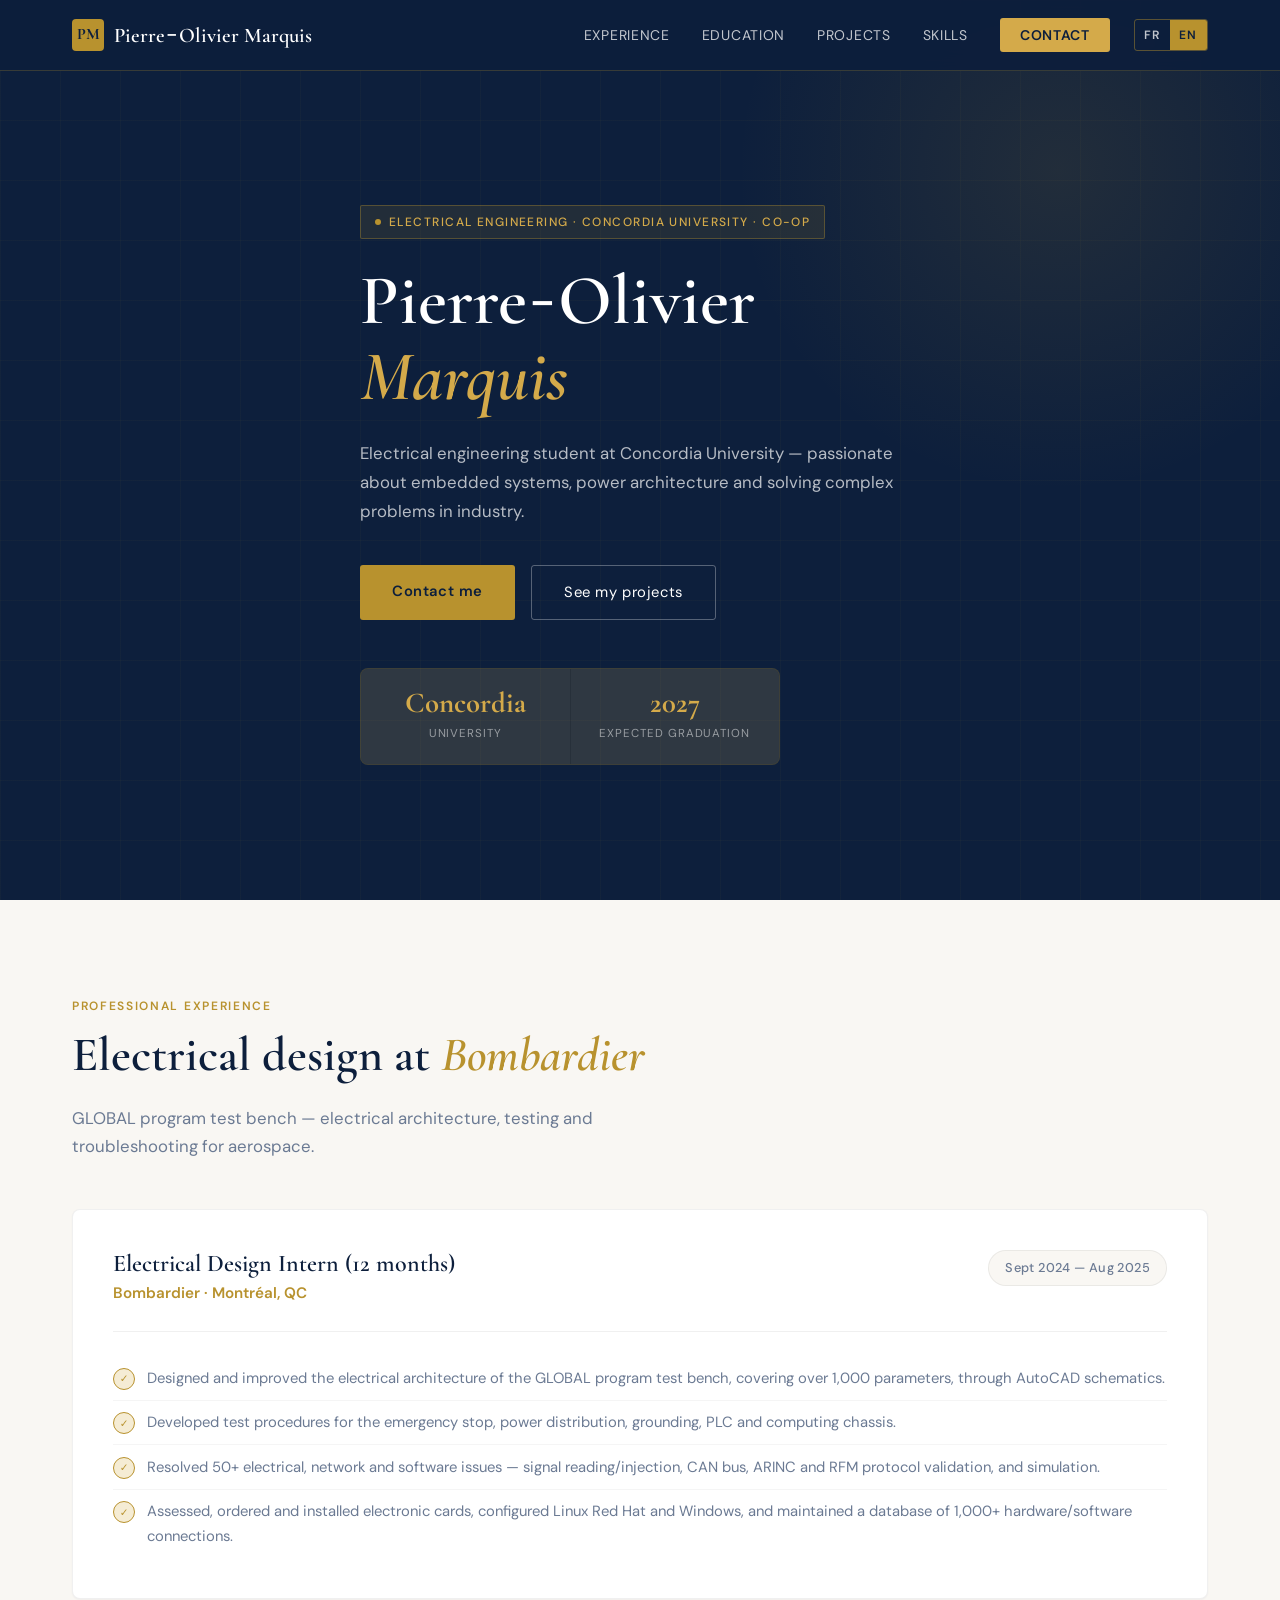
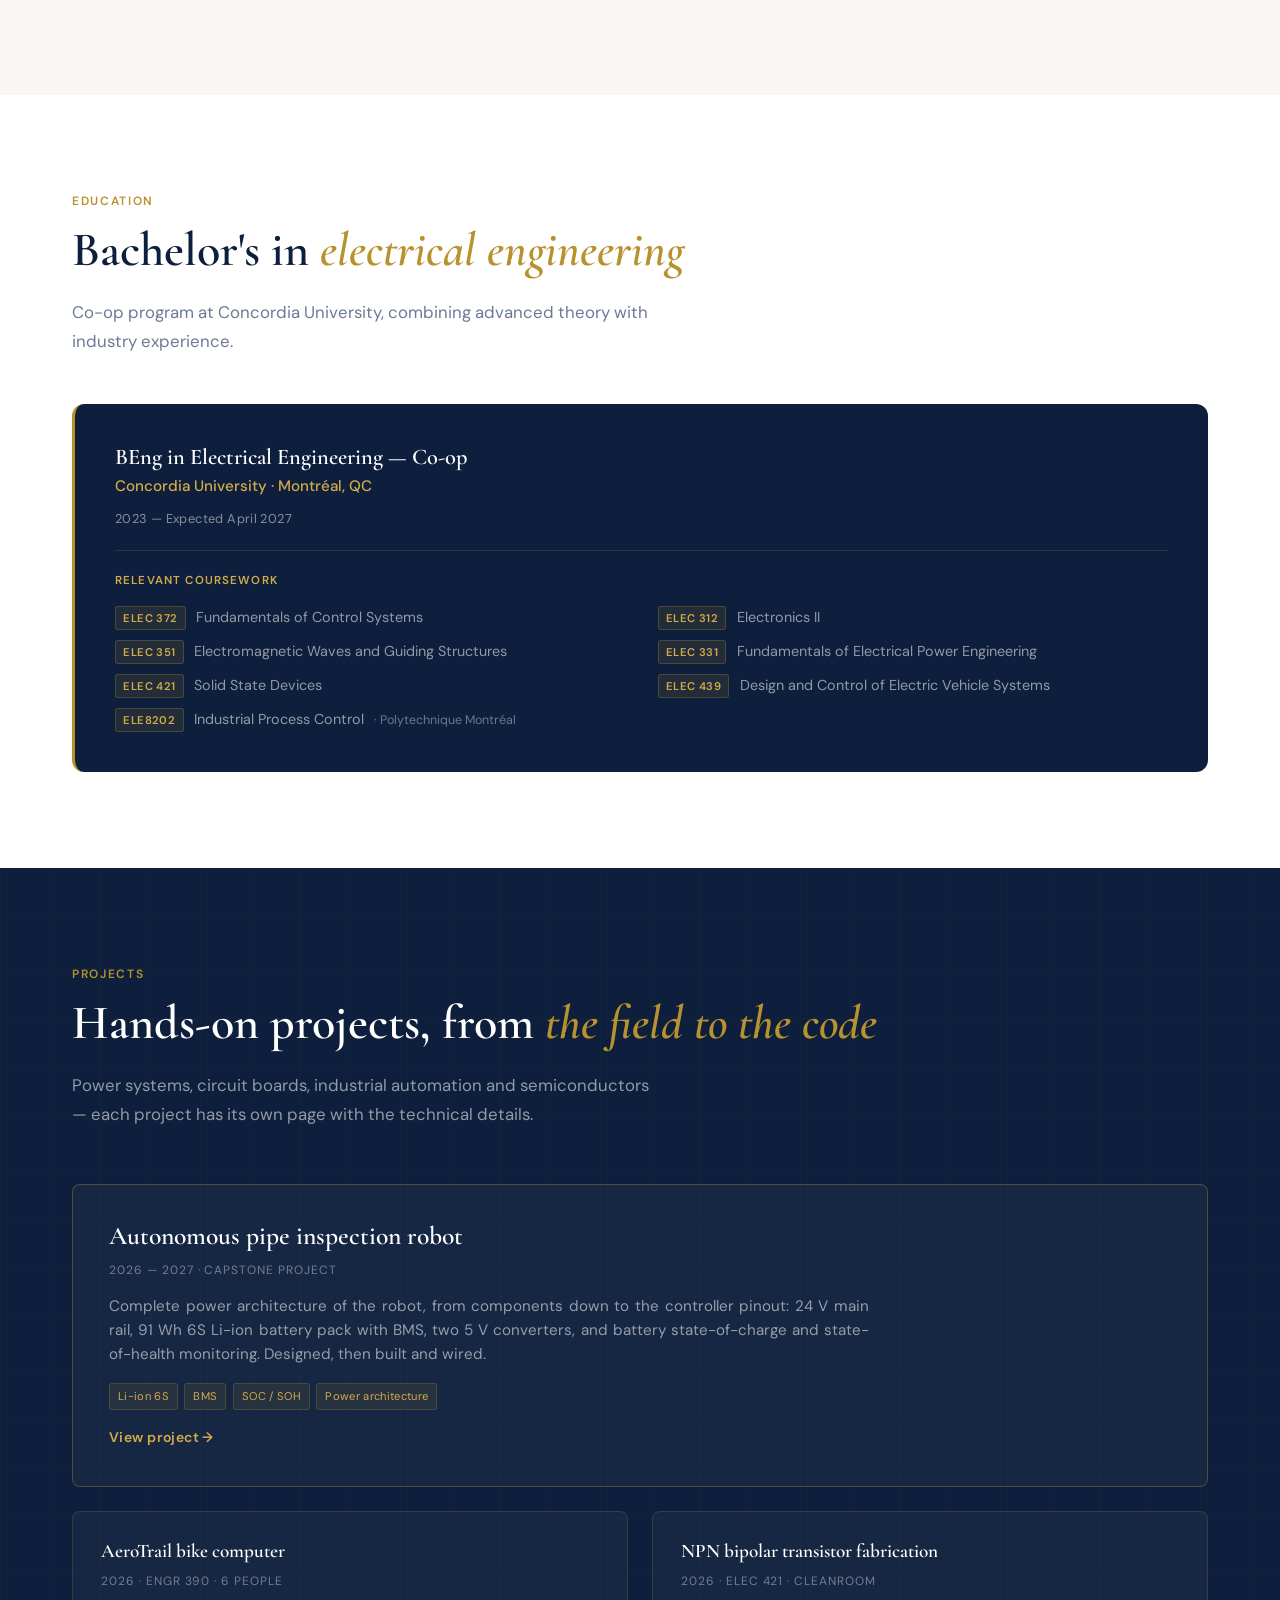
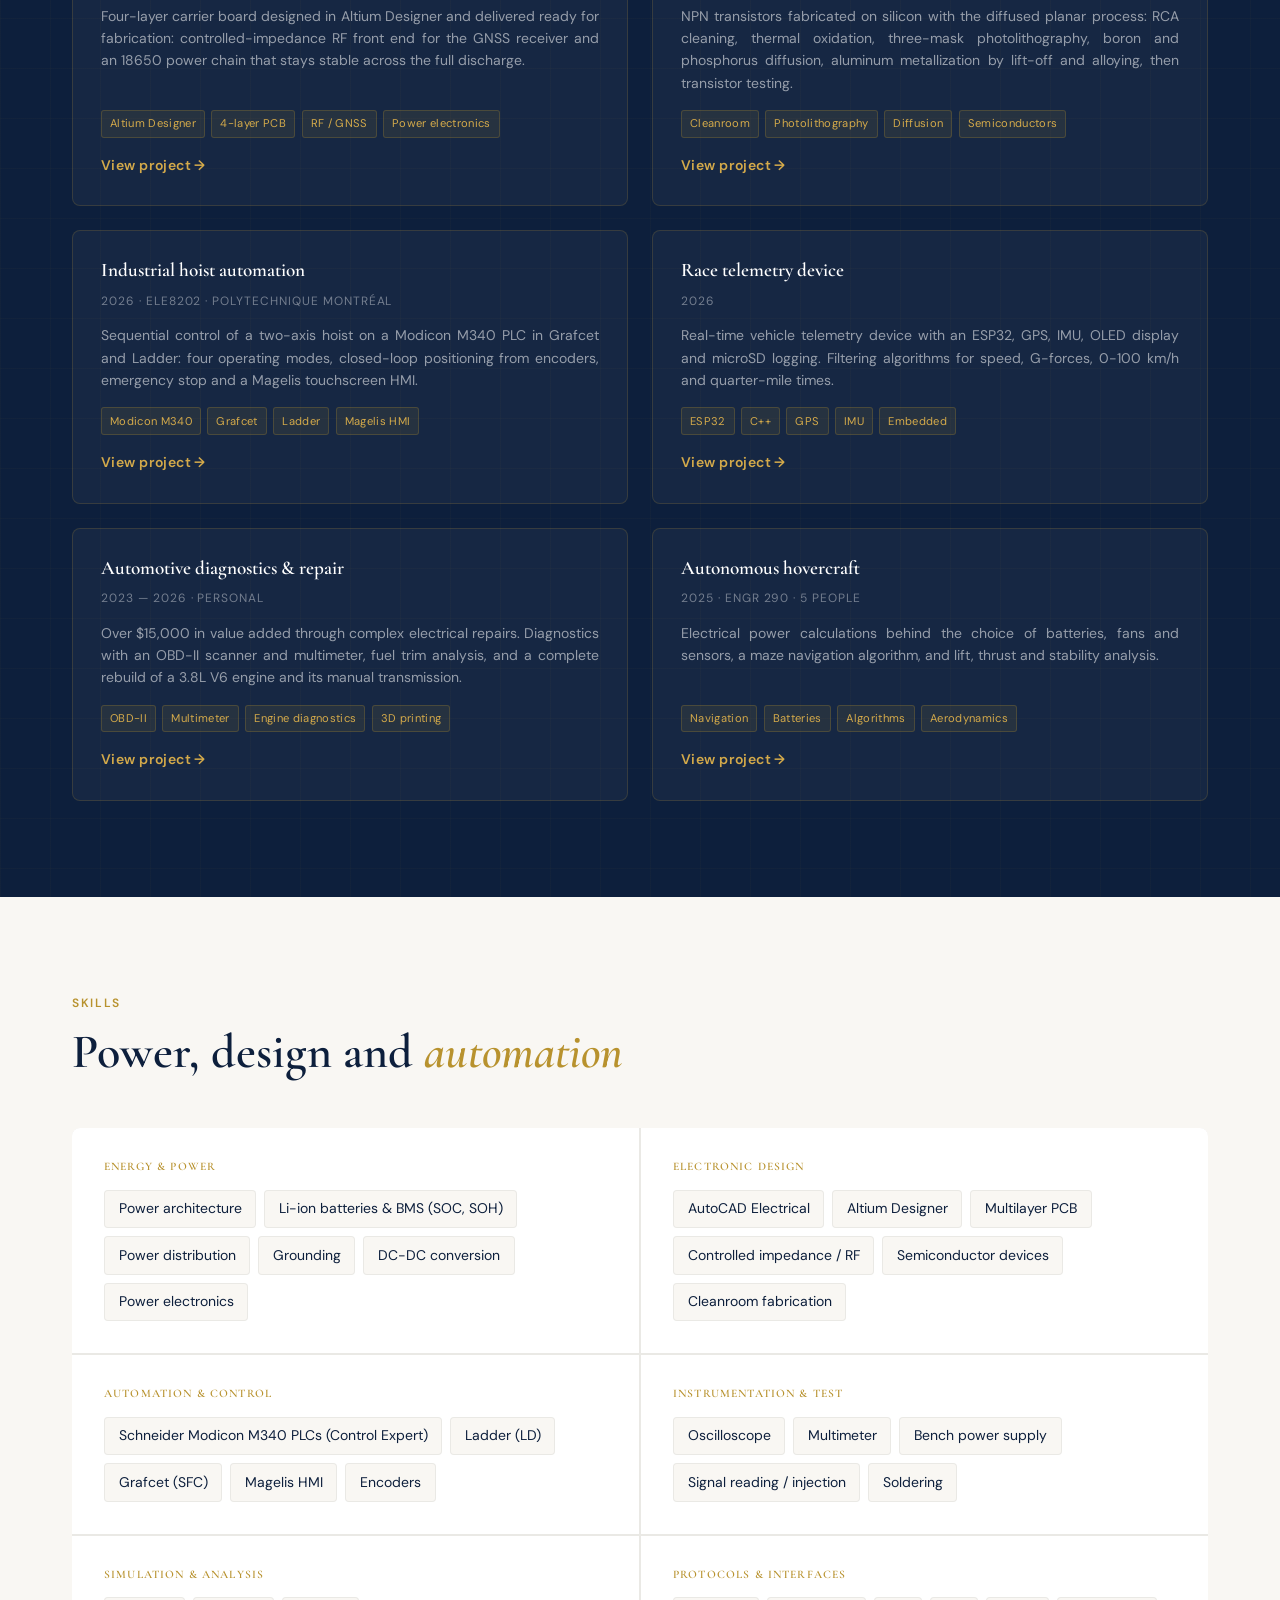
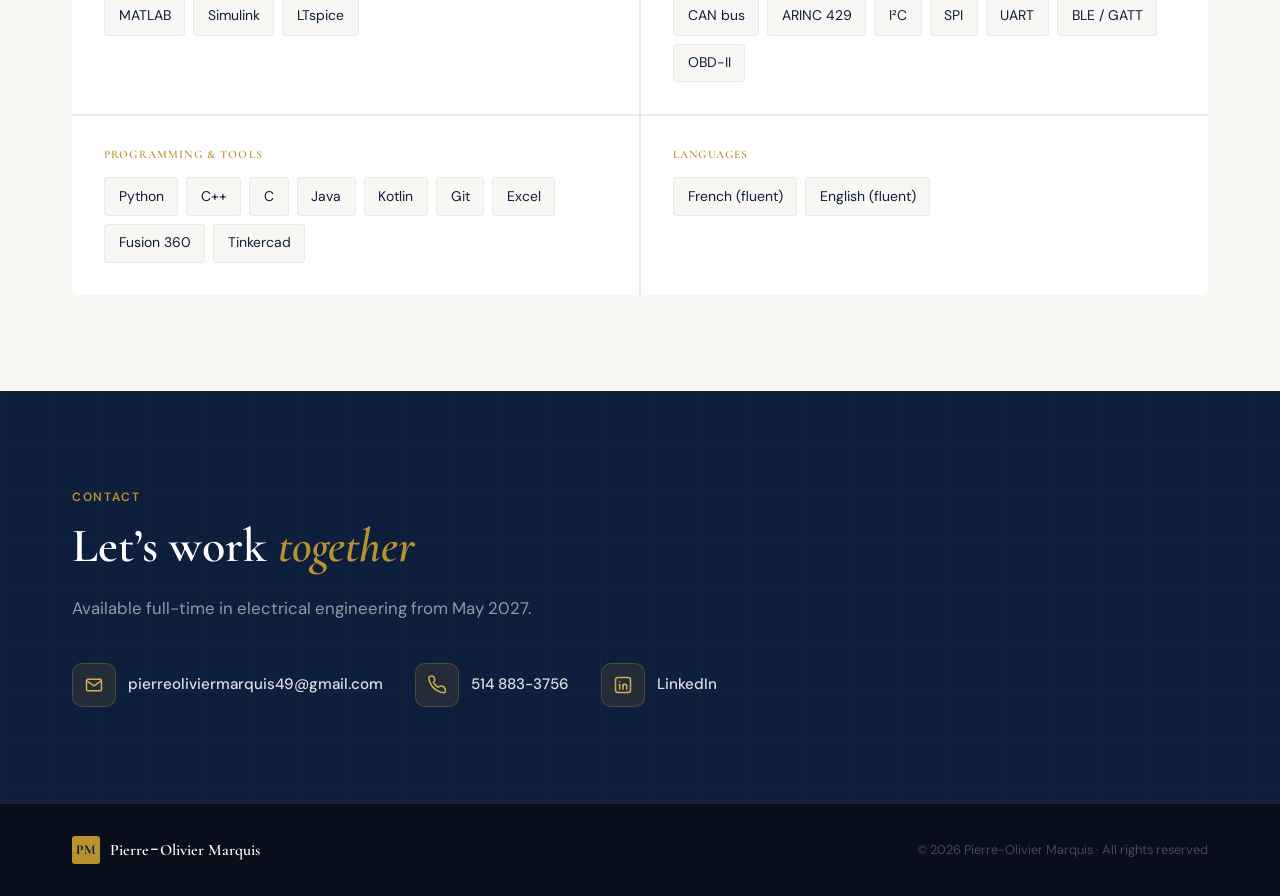
==== commit ceb78520: "Remplace le projet ELEC 421 par la fabrication de transistors NPN - Nouvelle page projets/transistor" ====
--- a/index.html
+++ b/index.html
@@ -269,6 +269,14 @@
         </article>
 
         <article class="proj-card" data-reveal>
+          <h3 class="proj-name"><a href="projets/transistors-bipolaires.html"><span lang="fr">Fabrication de transistors bipolaires NPN</span><span lang="en">NPN bipolar transistor fabrication</span></a></h3>
+          <p class="proj-year"><span lang="fr">2026 · ELEC 421 · Salle blanche</span><span lang="en">2026 · ELEC 421 · Cleanroom</span></p>
+          <p class="proj-desc"><span lang="fr">Transistors NPN fabriqués sur silicium par procédé planaire diffusé : nettoyage RCA, oxydation thermique, photolithographie sur trois masques, diffusions de bore et de phosphore, métallisation d’aluminium par lift-off et alliage, puis test des transistors.</span><span lang="en">NPN transistors fabricated on silicon with the diffused planar process: RCA cleaning, thermal oxidation, three-mask photolithography, boron and phosphorus diffusion, aluminum metallization by lift-off and alloying, then transistor testing.</span></p>
+          <ul class="proj-tags"><li><span lang="fr">Salle blanche</span><span lang="en">Cleanroom</span></li><li><span lang="fr">Photolithographie</span><span lang="en">Photolithography</span></li><li>Diffusion</li><li><span lang="fr">Semi-conducteurs</span><span lang="en">Semiconductors</span></li></ul>
+          <p class="proj-more" aria-hidden="true"><span lang="fr">Voir le projet</span><span lang="en">View project</span> <span>→</span></p>
+        </article>
+
+        <article class="proj-card" data-reveal>
           <h3 class="proj-name"><a href="projets/palan-industriel.html"><span lang="fr">Automatisation d’un palan industriel</span><span lang="en">Industrial hoist automation</span></a></h3>
           <p class="proj-year">2026 · ELE8202 · Polytechnique Montréal</p>
           <p class="proj-desc"><span lang="fr">Automatisme séquentiel d’un palan à deux axes sur automate Modicon M340, en Grafcet et Ladder : quatre modes, positionnement en boucle fermée par encodeurs, arrêt d’urgence et IHM sur écran tactile Magelis.</span><span lang="en">Sequential control of a two-axis hoist on a Modicon M340 PLC in Grafcet and Ladder: four operating modes, closed-loop positioning from encoders, emergency stop and a Magelis touchscreen HMI.</span></p>
@@ -300,14 +308,6 @@
           <p class="proj-more" aria-hidden="true"><span lang="fr">Voir le projet</span><span lang="en">View project</span> <span>→</span></p>
         </article>
 
-        <article class="proj-card" data-reveal>
-          <p class="proj-status"><span lang="fr">En cours</span><span lang="en">In progress</span></p>
-          <h3 class="proj-name"><a href="projets/cristal-silicium.html"><span lang="fr">Croissance d’un cristal de silicium</span><span lang="en">Silicon crystal growth</span></a></h3>
-          <p class="proj-year">2026 · ELEC 421</p>
-          <p class="proj-desc"><span lang="fr">Croissance d’un cristal de silicium en laboratoire, dans le cadre du cours de dispositifs à semi-conducteurs. Méthode et résultats à venir.</span><span lang="en">Growing a silicon crystal in the lab as part of the semiconductor devices course. Method and results to come.</span></p>
-          <ul class="proj-tags"><li><span lang="fr">Semi-conducteurs</span><span lang="en">Semiconductors</span></li><li><span lang="fr">Silicium</span><span lang="en">Silicon</span></li><li><span lang="fr">Laboratoire</span><span lang="en">Lab work</span></li></ul>
-          <p class="proj-more" aria-hidden="true"><span lang="fr">Voir le projet</span><span lang="en">View project</span> <span>→</span></p>
-        </article>
       </div>
     </div>
   </section>
@@ -337,6 +337,7 @@
             <li><span lang="fr">PCB multicouche</span><span lang="en">Multilayer PCB</span></li>
             <li><span lang="fr">Impédance contrôlée / RF</span><span lang="en">Controlled impedance / RF</span></li>
             <li><span lang="fr">Dispositifs à semi-conducteurs</span><span lang="en">Semiconductor devices</span></li>
+            <li><span lang="fr">Fabrication en salle blanche</span><span lang="en">Cleanroom fabrication</span></li>
           </ul>
         </div>
         <div class="skill-group" data-reveal>
